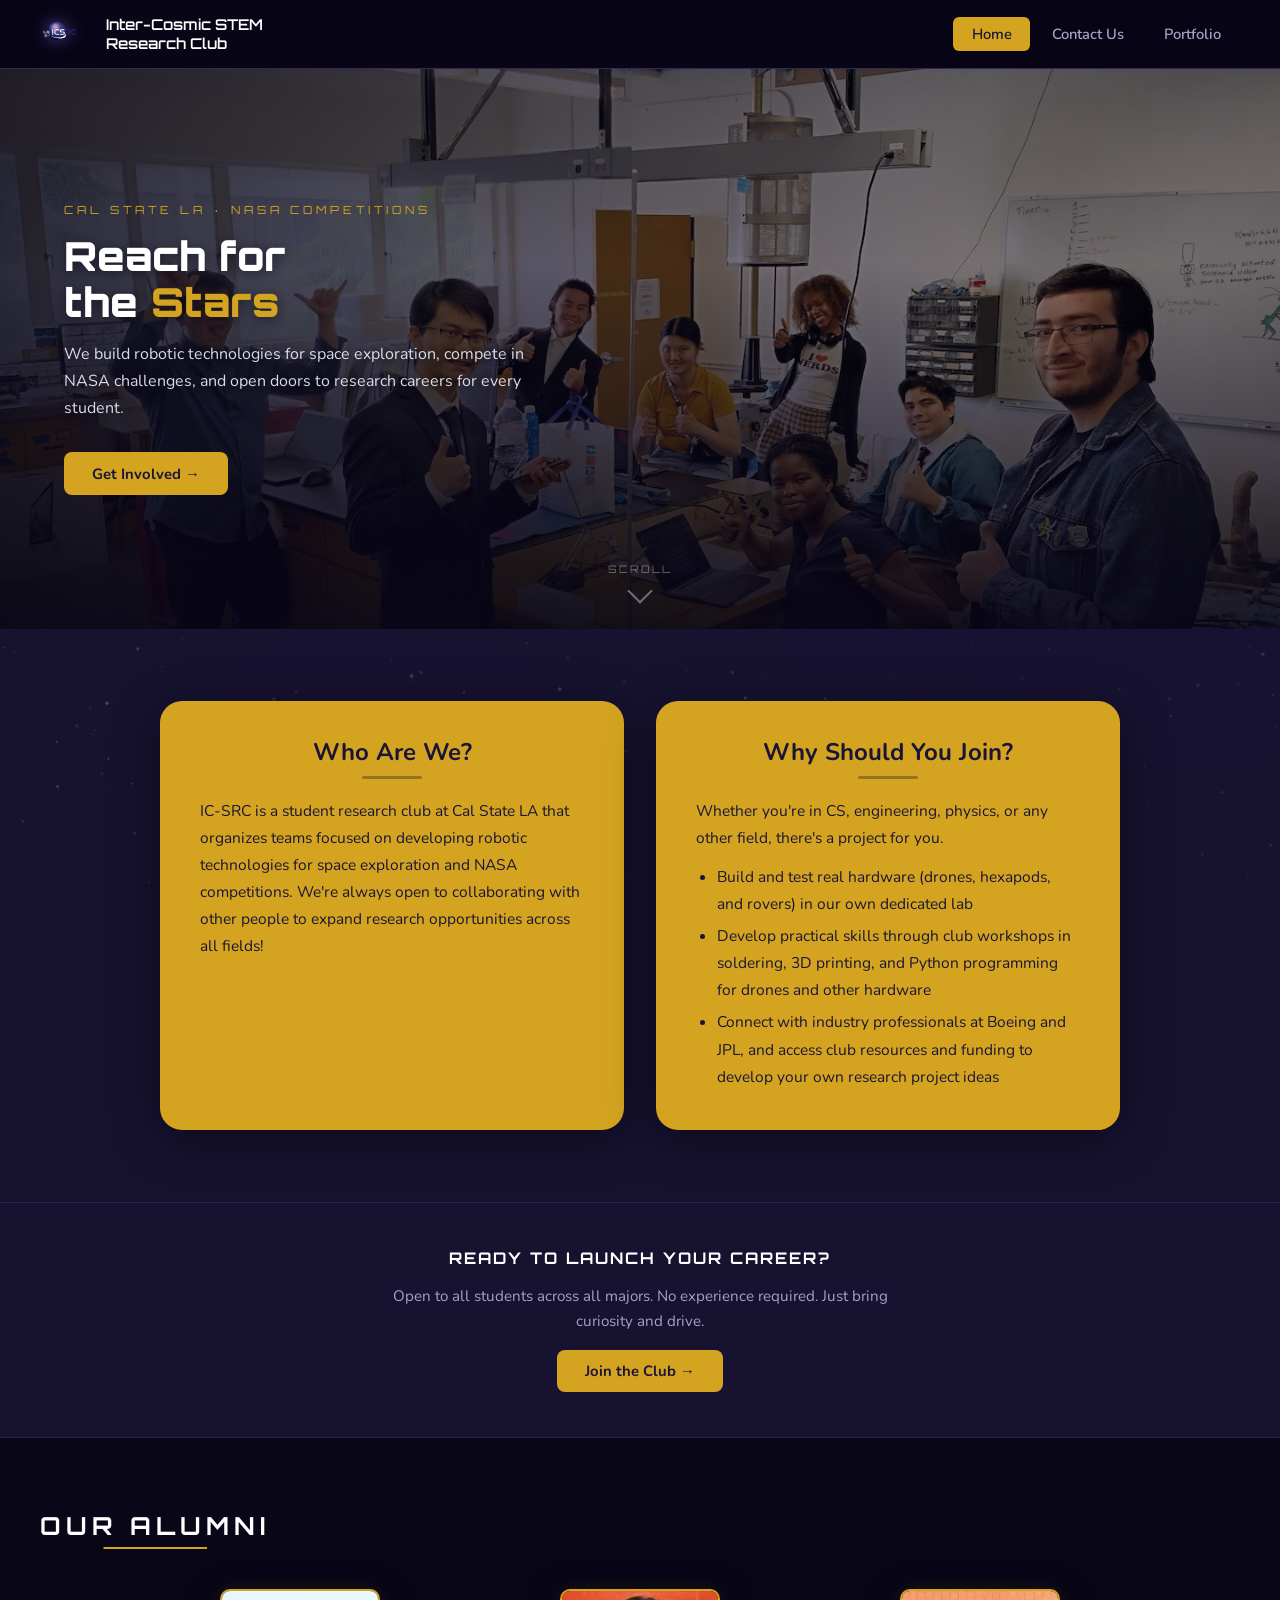
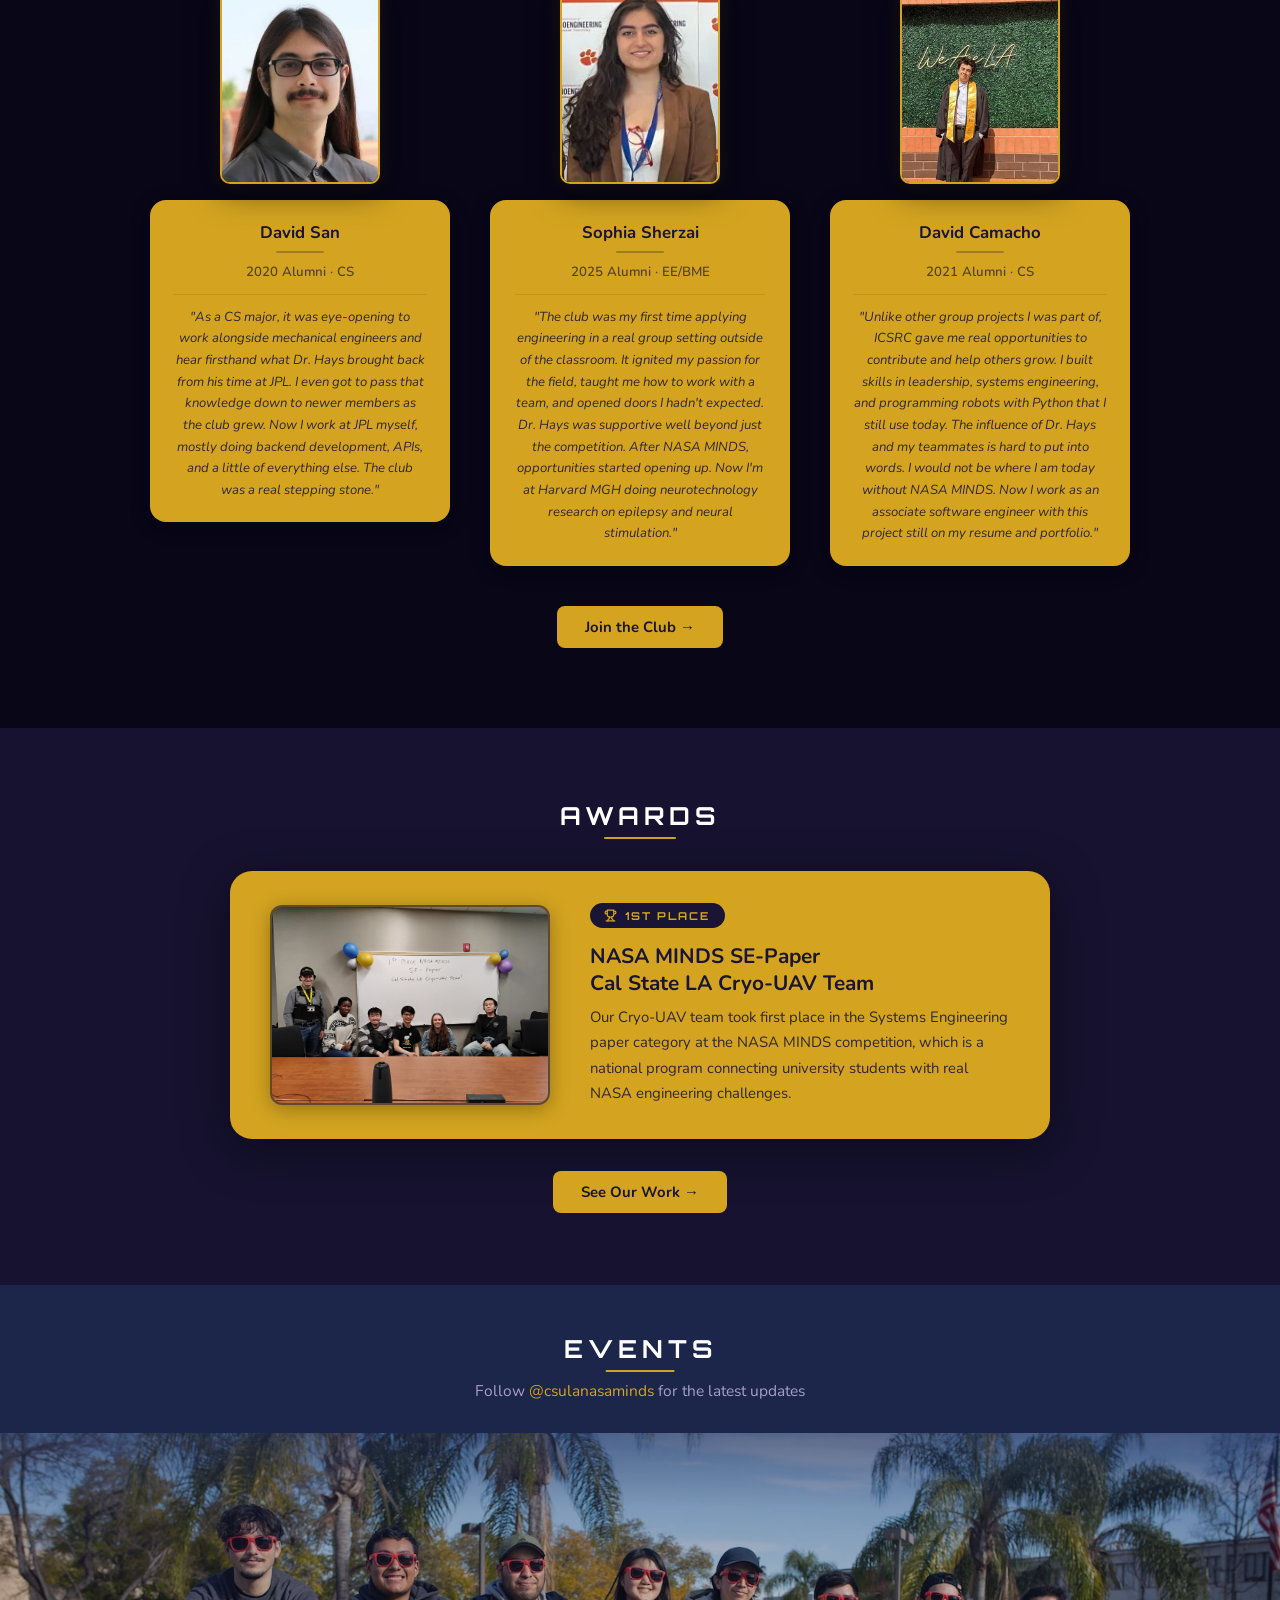
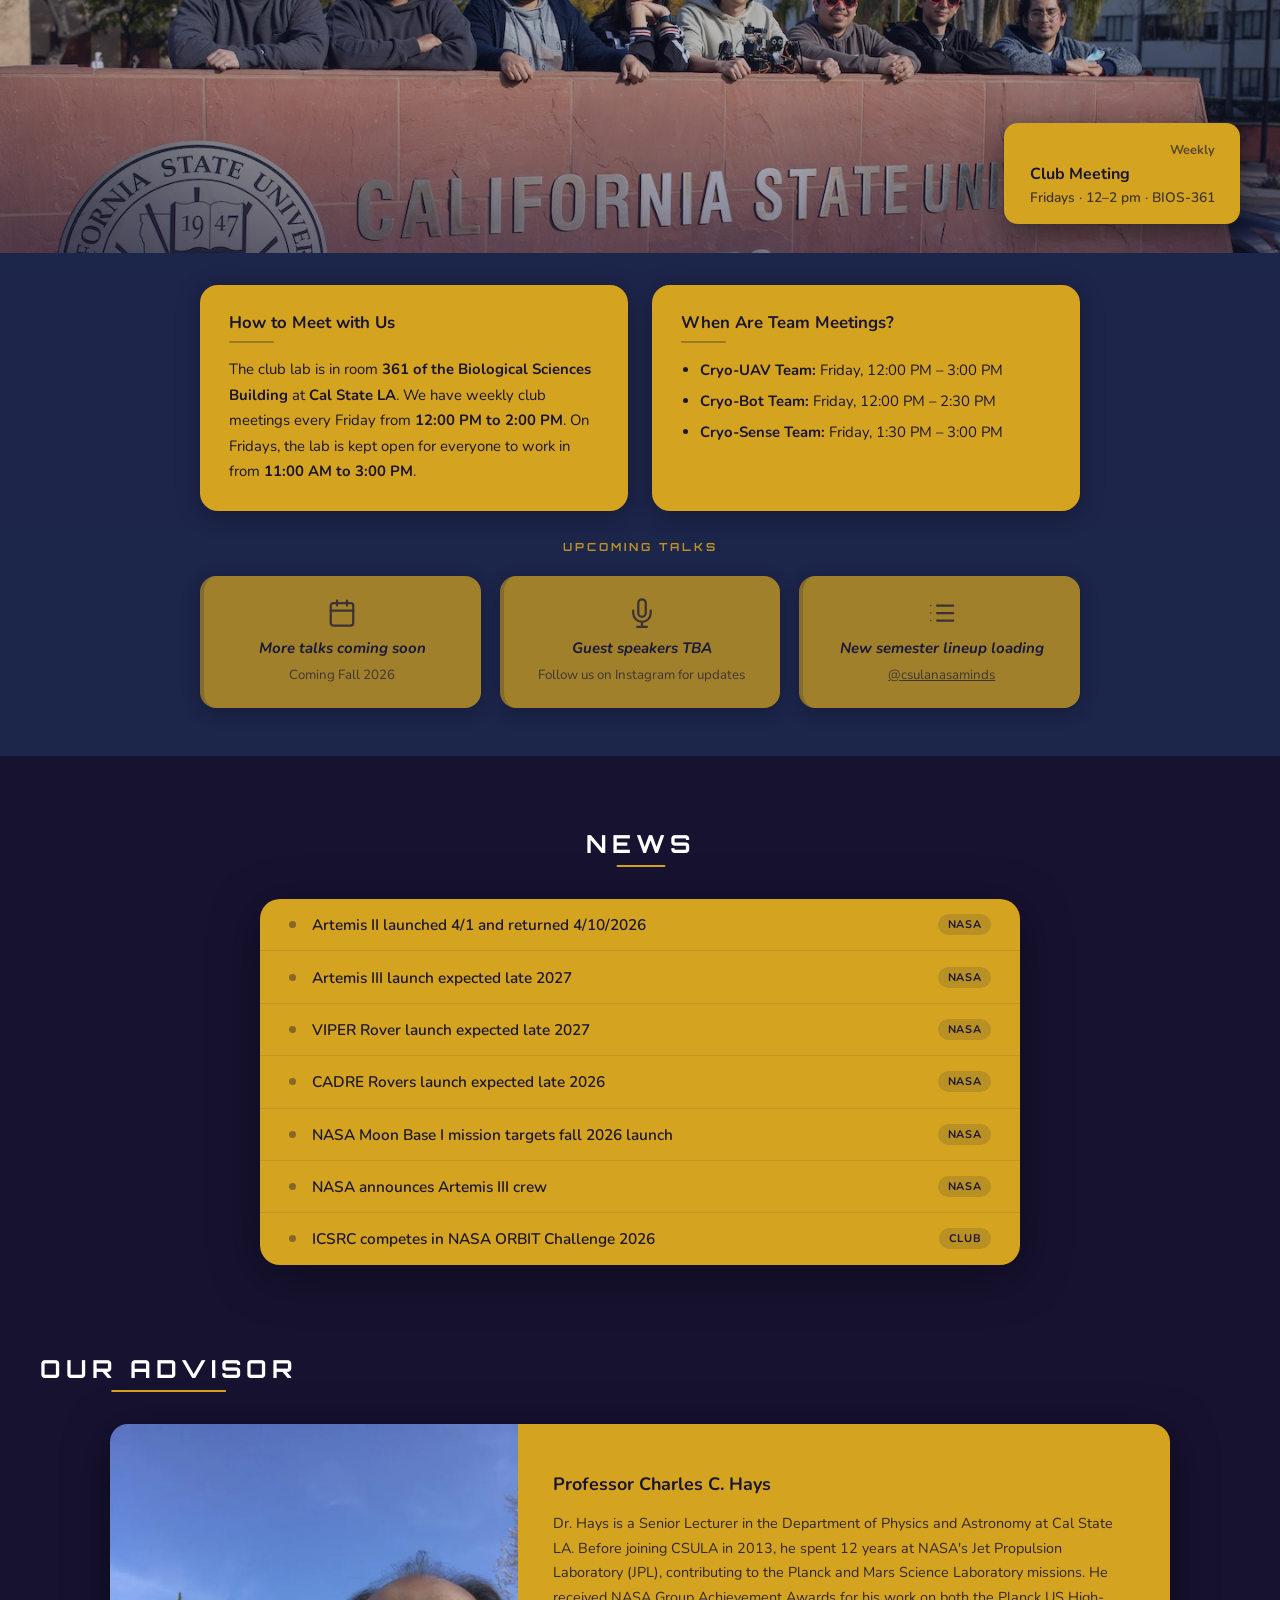
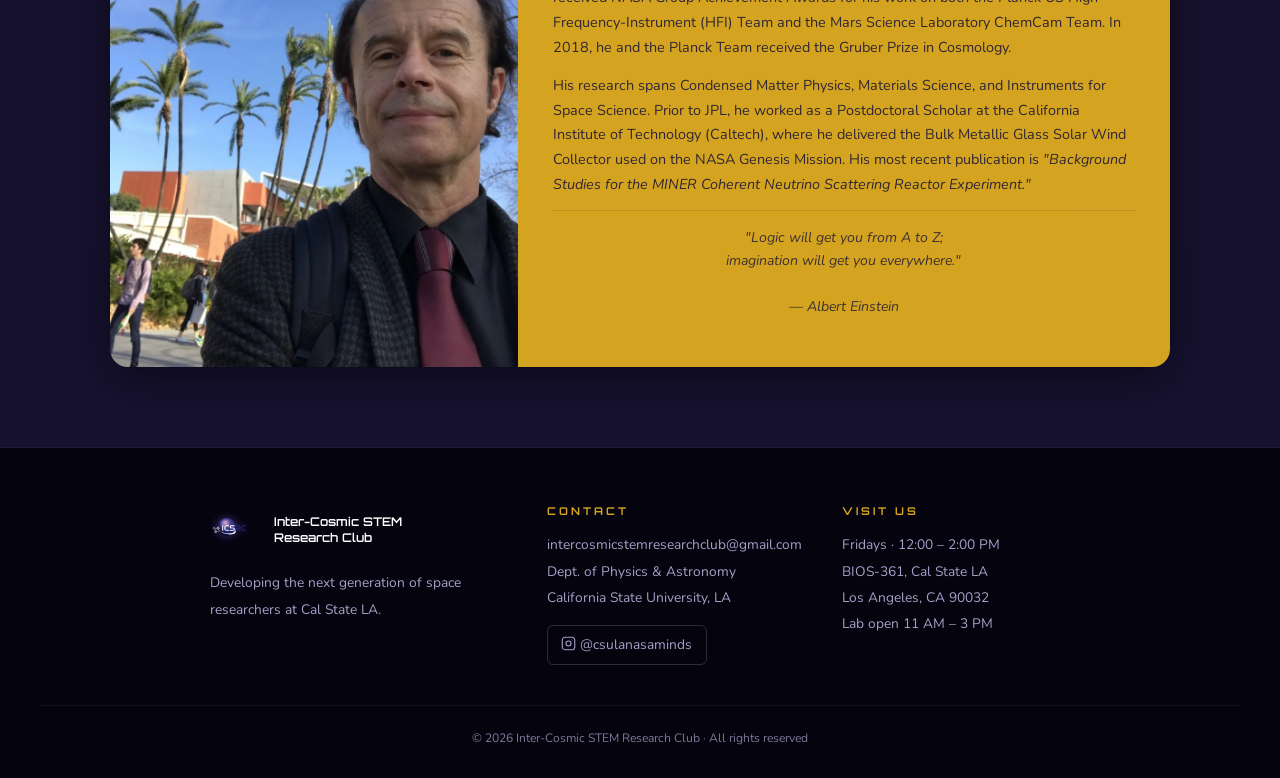
==== index.html @ 60f080da "feat: add JSON-LD schema markup for organization entity" ====
<!DOCTYPE html>
<html lang="en">
<head>
<meta charset="UTF-8">
<meta name="viewport" content="width=device-width, initial-scale=1.0">

<!-- Google tag (gtag.js) -->
<script async src="https://www.googletagmanager.com/gtag/js?id=G-5B4QP117YL"></script>
<script>
  window.dataLayer = window.dataLayer || [];
  function gtag(){dataLayer.push(arguments);}
  gtag('js', new Date());
  gtag('config', 'G-5B4QP117YL');
</script>
<meta name="description" content="Inter-Cosmic STEM Research Club (IC-SRC / ICSRC) at Cal State LA. We build robotic technologies for NASA competitions and open doors to research careers for every student.">
<meta name="keywords" content="ICSRC, Inter-Cosmic STEM Research Club, Cal State LA, CSULA, California State University Los Angeles, NASA club, STEM club, robotics club, space club, drone club, NASA MINDS, NASA ORBIT, HuLC, undergraduate research, aerospace, engineering club, student organization">
<meta property="og:type" content="website">
<meta property="og:site_name" content="Inter-Cosmic STEM Research Club">
<meta property="og:title" content="Inter-Cosmic STEM Research Club (IC-SRC) – Cal State LA">
<meta property="og:description" content="We build robotic technologies for NASA competitions and open doors to research careers for every student at Cal State LA.">
<meta property="og:url" content="https://nasa-minds-icsrc.github.io/IC-SRC-Website/">
<meta property="og:image" content="https://nasa-minds-icsrc.github.io/IC-SRC-Website/images/hero-team.webp">
<meta name="twitter:card" content="summary_large_image">
<meta name="twitter:title" content="Inter-Cosmic STEM Research Club (IC-SRC) – Cal State LA">
<meta name="twitter:description" content="We build robotic technologies for NASA competitions and open doors to research careers for every student at Cal State LA.">
<meta name="twitter:image" content="https://nasa-minds-icsrc.github.io/IC-SRC-Website/images/hero-team.webp">
<link rel="canonical" href="https://nasa-minds-icsrc.github.io/IC-SRC-Website/">

<title>Inter-Cosmic STEM Research Club (IC-SRC) – Cal State LA</title>

<!-- Favicons (from your repo's favicon_io/ folder) -->
<link rel="apple-touch-icon" sizes="180x180" href="./favicon_io/apple-touch-icon.png">
<link rel="icon" type="image/png" sizes="192x192" href="./favicon_io/android-chrome-192x192.png">
<link rel="icon" type="image/png" sizes="32x32" href="./favicon_io/favicon-32x32.png">
<link rel="icon" type="image/png" sizes="16x16" href="./favicon_io/favicon-16x16.png">
<link rel="manifest" href="./favicon_io/site.webmanifest">

<link rel="preload" as="image"
  href="images/hero-team.webp"
  imagesrcset="images/hero-team-mobile.webp 828w, images/hero-team.webp 1440w"
  imagesizes="100vw"
  fetchpriority="high">
<link rel="preconnect" href="https://fonts.googleapis.com">
<link rel="preconnect" href="https://fonts.gstatic.com" crossorigin>
<link rel="preload" href="https://fonts.googleapis.com/css2?family=Orbitron:wght@400;600;700;900&family=Nunito:wght@300;400;600;700&display=swap" as="style" onload="this.onload=null;this.rel='stylesheet'">
<noscript><link rel="stylesheet" href="https://fonts.googleapis.com/css2?family=Orbitron:wght@400;600;700;900&family=Nunito:wght@300;400;600;700&display=swap"></noscript>

<link rel="icon" href="images/logo.webp" type="image/webp">
<link rel="stylesheet" href="shared.css">
<style>
/* ── STARFIELD ── */
#starfield {
  position: fixed;
  inset: 0;
  z-index: 0;
  pointer-events: none;
  will-change: transform;
}

.nebula {
  position: fixed;
  inset: 0;
  z-index: 0;
  pointer-events: none;
  background:
    radial-gradient(ellipse 65% 45% at 10% 25%, rgba(90,45,175,0.22) 0%, transparent 70%),
    radial-gradient(ellipse 55% 40% at 88% 65%, rgba(45,25,130,0.18) 0%, transparent 70%),
    radial-gradient(ellipse 45% 35% at 55% 10%, rgba(110,55,190,0.12) 0%, transparent 70%),
    radial-gradient(ellipse 35% 25% at 30% 80%, rgba(60,30,140,0.10) 0%, transparent 70%);
}

/* ── HERO ── */
.hero {
  position: relative;
  z-index: 1;
  width: 100%;
  height: 560px;
  overflow: hidden;
}

.hero-img {
  width: 100%;
  height: 100%;
  object-fit: cover;
  object-position: center 25%;
  display: block;
  opacity: 0.62;
  transition: transform 10s ease;
}
.hero:hover .hero-img { transform: scale(1.04); }

.hero-overlay {
  position: absolute;
  inset: 0;
  background:
    linear-gradient(to bottom, rgba(8,6,22,0.25) 0%, rgba(8,6,22,0.1) 35%, rgba(8,6,22,0.88) 100%),
    linear-gradient(to right, rgba(8,6,22,0.68) 0%, rgba(8,6,22,0.2) 55%, transparent 75%);
}

.hero-content {
  position: absolute;
  inset: 0;
  display: flex;
  flex-direction: column;
  justify-content: center;
  padding: 0 4rem;
  max-width: 680px;
}

.hero-eyebrow {
  font-family: 'Orbitron', monospace;
  font-size: 0.7rem;
  letter-spacing: 4px;
  color: var(--gold);
  text-transform: uppercase;
  margin-bottom: 1rem;
  opacity: 0;
  transform: translateY(16px);
  animation: fadeUp 0.8s 0.3s ease forwards;
}

.hero-title {
  font-family: 'Orbitron', monospace;
  font-size: 2.5rem;
  font-weight: 900;
  color: #fff;
  line-height: 1.15;
  margin-bottom: 1rem;
  opacity: 0;
  transform: translateY(20px);
  animation: fadeUp 0.8s 0.5s ease forwards;
  text-shadow: 0 2px 12px rgba(8,6,22,0.6);
}
.hero-title span { color: var(--gold); }

.hero-sub {
  font-size: 1rem;
  color: rgba(240,238,255,0.9);
  line-height: 1.68;
  max-width: 460px;
  margin-bottom: 1.9rem;
  opacity: 0;
  transform: translateY(20px);
  animation: fadeUp 0.8s 0.7s ease forwards;
  text-shadow: 0 1px 8px rgba(8,6,22,0.7);
}

.hero-cta {
  display: inline-flex;
  align-items: center;
  gap: 0.5rem;
  background: var(--gold);
  color: #1a1535;
  font-weight: 700;
  font-size: 0.93rem;
  padding: 0.72rem 1.75rem;
  border-radius: 8px;
  text-decoration: none;
  transition: background 0.2s, transform 0.15s;
  opacity: 0;
  animation: fadeUp 0.8s 0.9s ease forwards;
  width: fit-content;
}
.hero-cta:hover { background: var(--gold-hover); transform: translateY(-2px); }

.hero-scroll {
  position: absolute;
  bottom: 1.8rem;
  left: 50%;
  transform: translateX(-50%);
  display: flex;
  flex-direction: column;
  align-items: center;
  gap: 0.4rem;
  opacity: 0.38;
  animation: bounce 2s 1.5s ease-in-out infinite;
}
.hero-scroll span {
  font-family: 'Orbitron', monospace;
  font-size: 0.65rem;
  letter-spacing: 2px;
  color: #fff;
}
.hero-scroll-arrow {
  width: 18px;
  height: 18px;
  border-right: 2px solid #fff;
  border-bottom: 2px solid #fff;
  transform: rotate(45deg);
}

@keyframes fadeUp { to { opacity: 1; transform: translateY(0); } }
@keyframes bounce {
  0%, 100% { transform: translateX(-50%) translateY(0); }
  50% { transform: translateX(-50%) translateY(7px); }
}

/* ── SCROLL OFFSET FOR STICKY NAV ── */
section[id] { scroll-margin-top: 72px; }

/* ── SECTION WRAPPER ── */
.section-wrap { position: relative; z-index: 1; }
.section-wrap.navy  { background: var(--section-navy); }
.section-wrap.dark  { background: var(--section-dark); }
.section-wrap.slate { background: var(--section-slate); }

/* ── SECTION TITLE ── */
.section-title {
  font-family: 'Orbitron', monospace;
  font-size: 1.55rem;
  font-weight: 700;
  letter-spacing: 5px;
  color: #fff;
  display: inline-block;
  position: relative;
}
.section-title::after {
  content: '';
  position: absolute;
  bottom: -8px;
  left: 50%;
  transform: translateX(-50%);
  width: 45%;
  height: 2px;
  background: var(--gold);
  border-radius: 2px;
}

/* ── GOLD CARDS ── */
.info-section {
  padding: 4.5rem 2.5rem;
  display: flex;
  flex-direction: column;
  align-items: center;
  gap: 2rem;
}

/* Two-up layout for Who Are We / Why Join */
.info-pair {
  display: grid;
  grid-template-columns: 1fr 1fr;
  gap: 2rem;
  max-width: 960px;
  width: 100%;
  align-items: stretch;
}

.gold-card {
  background: var(--gold);
  border-radius: 22px;
  padding: 2.2rem 2.5rem;
  color: #1a1535;
  box-shadow: 0 10px 50px rgba(0,0,0,0.45);
}

.gold-card h2 {
  font-size: 1.5rem;
  font-weight: 700;
  color: #1a1535;
  margin-bottom: 0.3rem;
  text-align: center;
}

.card-divider {
  width: 60px;
  height: 3px;
  background: rgba(26,21,53,0.35);
  margin: 0.5rem auto 1.1rem;
  border-radius: 2px;
}

.gold-card p { font-size: 0.97rem; line-height: 1.75; color: #1a1535; }
.gold-card ul { padding-left: 1.3rem; }
.gold-card ul li { font-size: 0.97rem; line-height: 1.75; color: #1a1535; margin-bottom: 0.3rem; }

/* ── JOIN CTA BANNER ── */
.join-banner {
  padding: 2.8rem 2.5rem;
  display: flex;
  flex-direction: column;
  align-items: center;
  text-align: center;
  gap: 1rem;
  border-top: 1px solid rgba(106,95,192,0.2);
  border-bottom: 1px solid rgba(106,95,192,0.2);
}

.join-banner h3 {
  font-family: 'Orbitron', monospace;
  font-size: 1rem;
  font-weight: 700;
  letter-spacing: 2px;
  color: #fff;
}

.join-banner p { font-size: 0.95rem; color: var(--text-muted); max-width: 500px; line-height: 1.65; }

.btn-gold {
  display: inline-flex;
  align-items: center;
  gap: 0.5rem;
  background: var(--gold);
  color: #1a1535;
  font-weight: 700;
  font-size: 0.93rem;
  padding: 0.7rem 1.75rem;
  border-radius: 8px;
  text-decoration: none;
  transition: background 0.2s, transform 0.15s;
}
.btn-gold:hover { background: var(--gold-hover); transform: translateY(-2px); }

/* ── EVENTS ── */
.events-section { padding: 0; }
.events-header { text-align: center; padding: 3rem 2.5rem 2rem; }
.events-follow { font-size: 0.97rem; color: var(--text-muted); margin-top: 1rem; }
.events-follow a { color: var(--gold); text-decoration: none; }
.events-follow a:hover { text-decoration: underline; }

.events-photo {
  position: relative;
  width: 100%;
  height: 420px;
  overflow: hidden;
  margin-top: 0;
}
.events-photo img {
  width: 100%;
  height: 100%;
  object-fit: cover;
  object-position: center 22%;
  opacity: 0.75;
}
.events-photo-overlay {
  position: absolute;
  inset: 0;
  background:
    linear-gradient(to bottom, rgba(34,46,88,0.55) 0%, rgba(34,46,88,0.15) 18%, transparent 38%),
    linear-gradient(to bottom, transparent 60%, rgba(26,21,53,0.45) 100%);
}

.event-badge {
  position: absolute;
  bottom: 1.8rem;
  right: 2.5rem;
  background: var(--gold);
  border-radius: 14px;
  padding: 1.1rem 1.6rem;
  color: #1a1535;
  box-shadow: 0 8px 30px rgba(0,0,0,0.5);
}
.event-badge .event-date { font-size: 0.8rem; font-weight: 700; text-align: right; margin-bottom: 0.25rem; opacity: 0.65; }
.event-badge .event-name { font-size: 1rem; font-weight: 700; }
.event-badge .event-time { font-size: 0.86rem; font-weight: 600; margin-top: 0.2rem; opacity: 0.78; }

/* Meeting info cards (two-up) */
.meetings-grid {
  display: grid;
  grid-template-columns: 1fr 1fr;
  gap: 1.5rem;
  padding: 2rem 2.5rem 1.5rem;
  max-width: 960px;
  margin: 0 auto;
  width: 100%;
}

.meeting-card {
  background: var(--gold);
  border-radius: 18px;
  padding: 1.6rem 1.8rem;
  color: #1a1535;
  box-shadow: 0 4px 24px rgba(0,0,0,0.32);
}

.meeting-card h3 {
  font-size: 1.05rem;
  font-weight: 700;
  margin-bottom: 0.3rem;
  color: #1a1535;
}

.card-divider-sm {
  width: 45px;
  height: 2px;
  background: rgba(26,21,53,0.3);
  margin: 0.45rem 0 0.9rem;
  border-radius: 1px;
}

.meeting-card p { font-size: 0.93rem; line-height: 1.72; color: #1a1535; }

.meeting-card ul { padding-left: 1.2rem; }
.meeting-card ul li { font-size: 0.93rem; line-height: 1.75; color: #1a1535; margin-bottom: 0.3rem; }
.meeting-card ul li strong { font-weight: 700; }

/* Upcoming talks label */
.talks-label {
  text-align: center;
  padding: 0 2.5rem 1.2rem;
  max-width: 960px;
  margin: 0 auto;
  width: 100%;
}
.talks-label span {
  font-family: 'Orbitron', monospace;
  font-size: 0.7rem;
  font-weight: 700;
  letter-spacing: 3px;
  text-transform: uppercase;
  color: var(--gold);
  opacity: 0.85;
}

/* Upcoming talks cards */
.talks-row {
  display: grid;
  grid-template-columns: repeat(3, 1fr);
  gap: 1.2rem;
  padding: 0 2.5rem 3rem;
  max-width: 960px;
  margin: 0 auto;
  width: 100%;
}

.talk-card {
  background: var(--gold);
  border-radius: 16px;
  padding: 1.4rem 1.5rem;
  color: #1a1535;
  border-left: 4px solid rgba(26,21,53,0.2);
  box-shadow: 0 4px 20px rgba(0,0,0,0.3);
  transition: transform 0.22s, box-shadow 0.22s;
}
.talk-card:hover { transform: translateY(-5px); box-shadow: 0 12px 36px rgba(0,0,0,0.42); }
.talk-card .tc-date { font-weight: 700; font-size: 0.93rem; margin-bottom: 0.18rem; }
.talk-card .tc-time { font-size: 0.83rem; opacity: 0.72; margin-bottom: 0.12rem; }
.talk-card .tc-room { font-size: 0.83rem; opacity: 0.72; margin-bottom: 0.65rem; }
.talk-card .tc-title { font-weight: 700; font-size: 0.94rem; font-style: italic; border-top: 1px solid rgba(26,21,53,0.15); padding-top: 0.6rem; }

/* ── NEWS ── */
.news-section { padding: 4.5rem 2.5rem; text-align: center; }
.news-section .section-title { margin-bottom: 2.5rem; }

.news-container {
  max-width: 760px;
  margin: 0 auto;
  background: var(--gold);
  border-radius: 20px;
  overflow: hidden;
  box-shadow: 0 10px 50px rgba(0,0,0,0.4);
  /* Ensure scroll-reveal doesn't clip first row during animation */
  transform: translateZ(0);
}

.news-item {
  display: flex;
  align-items: center;
  gap: 1rem;
  padding: 0.95rem 1.8rem;
  border-bottom: 1px solid rgba(26,21,53,0.1);
  transition: background 0.15s;
  color: #1a1535;
  text-align: left;
}
.news-item:last-child { border-bottom: none; }
.news-item:hover { background: rgba(26,21,53,0.06); }
a.news-item { text-decoration: none; }
a.news-item:hover { background: rgba(26,21,53,0.1); }
.news-dot { width: 7px; height: 7px; border-radius: 50%; background: #1a1535; flex-shrink: 0; opacity: 0.42; }
.news-text { font-size: 0.96rem; font-weight: 600; flex: 1; }
.news-tag {
  font-size: 0.69rem; font-weight: 700; letter-spacing: 0.06em;
  text-transform: uppercase; padding: 3px 10px; border-radius: 20px;
  background: rgba(26,21,53,0.14); color: #1a1535; white-space: nowrap;
}

/* ── ACHIEVEMENT ── */
.achievement-section { padding: 4.5rem 2.5rem; text-align: center; }

.achievement-section .section-title { margin-bottom: 2.5rem; }

.achievement-card {
  max-width: 820px; margin: 0 auto;
  display: flex; gap: 2.5rem; align-items: center;
  background: var(--gold); border-radius: 22px;
  padding: 2rem 2.5rem;
  box-shadow: 0 10px 50px rgba(0,0,0,0.45);
}

.achievement-photo {
  width: 280px; min-width: 280px; height: 200px;
  border-radius: 12px; overflow: hidden;
  border: 2.5px solid rgba(26,21,53,0.25);
  box-shadow: 0 4px 20px rgba(0,0,0,0.3);
  flex-shrink: 0;
}
.achievement-photo img {
  width: 100%; height: 100%;
  object-fit: cover; object-position: center 30%; display: block;
}

.achievement-text { text-align: left; color: #1a1535; }

.achievement-badge {
  display: inline-flex; align-items: center; gap: 0.5rem;
  background: #1a1535; color: var(--gold);
  font-family: 'Orbitron', monospace;
  font-size: 0.68rem; font-weight: 700; letter-spacing: 2px;
  text-transform: uppercase; padding: 0.35rem 0.9rem;
  border-radius: 20px; margin-bottom: 0.9rem;
}

.achievement-text h3 {
  font-size: 1.3rem; font-weight: 700; color: #1a1535;
  margin-bottom: 0.5rem; line-height: 1.3;
}

.achievement-text p {
  font-size: 0.93rem; line-height: 1.72; color: #1a1535; opacity: 0.88;
}

@media (max-width: 760px) {
  .achievement-card { flex-direction: column; }
  .achievement-photo { width: 100%; min-width: unset; height: 220px; }
  .achievement-text { text-align: center; }
}

/* ── ALUMNI ── */
.alumni-section { padding: 4.5rem 2.5rem 5rem; }

.alumni-section .section-title { margin-bottom: 3rem; }

.alumni-grid {
  display: grid;
  grid-template-columns: repeat(3, 1fr);
  gap: 2.5rem;
  max-width: 980px;
  margin: 0 auto;
  align-items: start;
}

.alumni-card {
  display: flex; flex-direction: column; align-items: center; gap: 1rem;
  transition: transform 0.22s;
}
.alumni-card:hover { transform: translateY(-5px); }
a.alumni-card { text-decoration: none; color: inherit; }

.alumni-photo-wrap {
  width: 160px; height: 195px;
  border-radius: 10px; overflow: hidden;
  border: 2.5px solid var(--gold);
  box-shadow: 0 8px 32px rgba(0,0,0,0.55), 0 0 18px rgba(212,164,32,0.12);
  flex-shrink: 0;
}
.alumni-photo-wrap img {
  width: 100%; height: 100%;
  object-fit: cover; object-position: center 15%; display: block;
}

.alumni-info {
  background: var(--gold); border-radius: 16px; padding: 1.3rem 1.5rem;
  color: #1a1535; width: 100%; text-align: center;
  box-shadow: 0 4px 20px rgba(0,0,0,0.28);
}
.alumni-info h3 { font-size: 1.05rem; font-weight: 700; margin-bottom: 0.15rem; }
.alumni-divider { width: 48px; height: 2px; background: rgba(26,21,53,0.28); margin: 0.45rem auto 0.65rem; border-radius: 1px; }
.alumni-meta { font-size: 0.83rem; font-weight: 600; opacity: 0.68; }
.alumni-quote {
  font-size: 0.82rem; line-height: 1.65; margin-top: 0.8rem;
  font-style: italic; border-top: 1px solid rgba(26,21,53,0.12);
  padding-top: 0.72rem; opacity: 0.88;
}

/* ── ADVISOR ── */
.advisor-section { padding: 1rem 2.5rem 5rem; }

.advisor-section .section-title { margin-bottom: 2.5rem; }

a.advisor-split { color: inherit; text-decoration: none; }
.advisor-split {
  max-width: 1060px; margin: 0 auto;
  display: grid;
  grid-template-columns: 1fr 1.6fr;
  border-radius: 18px;
  overflow: hidden;
  box-shadow: 0 10px 44px rgba(0,0,0,0.5);
  min-height: 380px;
}

.advisor-photo-wrap {
  position: relative;
  min-height: 380px;
}
.advisor-photo-wrap img {
  position: absolute;
  inset: 0;
  width: 100%; height: 100%;
  object-fit: cover; object-position: 35% 15%; display: block;
}

.advisor-info {
  background: var(--gold); padding: 2.5rem 2.2rem;
  color: #1a1535;
  display: flex; flex-direction: column; justify-content: center;
}
.advisor-info h3 { font-size: 1.12rem; font-weight: 700; margin-bottom: 0.9rem; }
.advisor-info p { font-size: 0.9rem; line-height: 1.72; margin-bottom: 0.85rem; opacity: 0.88; }
.advisor-quote {
  font-style: italic; font-size: 0.88rem; line-height: 1.65;
  border-top: 1px solid rgba(26,21,53,0.16); padding-top: 0.9rem;
  text-align: center; opacity: 0.8;
}

.talk-card--soon {
  display: flex;
  flex-direction: column;
  align-items: center;
  justify-content: center;
  text-align: center;
  opacity: 0.72;
  cursor: default;
}
.talk-card--soon:hover { transform: none; box-shadow: 0 4px 20px rgba(0,0,0,0.3); }
.tc-soon-icon { width: 30px; height: 30px; margin-bottom: 0.6rem; opacity: 0.75; }

/* ── SKELETON SHIMMER & IMAGE FADE-IN ── */
@keyframes shimmer {
  0%   { transform: translateX(-100%); }
  100% { transform: translateX(100%); }
}

.achievement-photo,
.alumni-photo-wrap,
.advisor-photo-wrap {
  position: relative;
}

.achievement-photo img,
.alumni-photo-wrap img,
.advisor-photo-wrap img {
  position: relative;
}

.achievement-photo::before,
.alumni-photo-wrap::before,
.advisor-photo-wrap::before {
  content: '';
  position: absolute;
  inset: 0;
  background: linear-gradient(
    90deg,
    transparent 0%,
    rgba(100, 85, 180, 0.4) 50%,
    transparent 100%
  );
  animation: shimmer 1.6s infinite linear;
  border-radius: inherit;
  pointer-events: none;
  transition: opacity 0.4s ease;
}

.achievement-photo.img-loaded::before,
.alumni-photo-wrap.img-loaded::before,
.advisor-photo-wrap.img-loaded::before {
  opacity: 0;
  animation: none;
}

.hero { background: rgba(8, 6, 22, 0.95); }
.achievement-photo { background: rgba(26, 21, 53, 0.5); }
.alumni-photo-wrap { background: rgba(26, 21, 53, 0.5); }
.advisor-photo-wrap { background: rgba(26, 21, 53, 0.5); }
.events-photo { background: rgba(34, 46, 88, 0.6); }

.hero-img,
.events-photo img,
.achievement-photo img,
.alumni-photo-wrap img,
.advisor-photo-wrap img {
  opacity: 0;
  transition: opacity 0.5s ease, transform 10s ease;
}

.hero.img-loaded .hero-img         { opacity: 0.62; }
.events-photo.img-loaded img       { opacity: 0.75; }
.achievement-photo.img-loaded img  { opacity: 1; }
.alumni-photo-wrap.img-loaded img  { opacity: 1; }
.advisor-photo-wrap.img-loaded img { opacity: 1; }

/* ── RESPONSIVE ── */
@media (max-width: 760px) {
  .hero { height: 420px; }
  .hero-content { padding: 0 1.8rem; max-width: 100%; }
  .hero-title { font-size: 1.75rem; }
  .hero-scroll { display: none; }
  .info-pair { grid-template-columns: 1fr; }
  .meetings-grid { grid-template-columns: 1fr; }
  .talks-row { grid-template-columns: 1fr; }
  .alumni-grid { grid-template-columns: 1fr; max-width: 340px; }
  .advisor-split { grid-template-columns: 1fr; }
  .advisor-photo-wrap { min-height: 260px; }
}

</style>

<script type="application/ld+json">
{
  "@context": "https://schema.org",
  "@graph": [
    {
      "@type": "EducationalOrganization",
      "@id": "https://nasa-minds-icsrc.github.io/IC-SRC-Website/#organization",
      "name": "Inter-Cosmic STEM Research Club",
      "alternateName": ["ICSRC", "IC-SRC"],
      "description": "Student research club at California State University, Los Angeles that develops robotic technologies for NASA competitions including drone swarms, rovers, and sensor systems, and opens doors to research careers for every student.",
      "url": "https://nasa-minds-icsrc.github.io/IC-SRC-Website/",
      "logo": {
        "@type": "ImageObject",
        "url": "https://nasa-minds-icsrc.github.io/IC-SRC-Website/images/logo.webp"
      },
      "image": "https://nasa-minds-icsrc.github.io/IC-SRC-Website/images/hero-team.webp",
      "email": "intercosmicstemresearchclub@gmail.com",
      "address": {
        "@type": "PostalAddress",
        "streetAddress": "5151 State University Dr, BIOS-361",
        "addressLocality": "Los Angeles",
        "addressRegion": "CA",
        "postalCode": "90032",
        "addressCountry": "US"
      },
      "sameAs": [
        "https://www.instagram.com/csulanasaminds/",
        "https://github.com/Nasa-Minds-ICSRC"
      ],
      "memberOf": {
        "@type": "CollegeOrUniversity",
        "name": "California State University, Los Angeles",
        "alternateName": ["Cal State LA", "CSULA"],
        "url": "https://www.calstatela.edu/"
      },
      "award": "1st Place, NASA MINDS Systems Engineering Paper, Cal State LA Cryo-UAV Team",
      "knowsAbout": [
        "Robotics", "Space Exploration", "NASA Competitions",
        "STEM Research", "Drone Technology", "Systems Engineering",
        "Undergraduate Research", "Aerospace Engineering"
      ]
    },
    {
      "@type": "WebSite",
      "@id": "https://nasa-minds-icsrc.github.io/IC-SRC-Website/#website",
      "url": "https://nasa-minds-icsrc.github.io/IC-SRC-Website/",
      "name": "Inter-Cosmic STEM Research Club",
      "publisher": {
        "@id": "https://nasa-minds-icsrc.github.io/IC-SRC-Website/#organization"
      }
    },
    {
      "@type": "Event",
      "name": "ICSRC Weekly Club Meeting",
      "description": "Weekly open club meeting for all students. Teams work on active NASA competition projects: drone swarms (Cryo-UAV), rovers (Cryo-Bot), and sensor systems (Cryo-Sense). No experience required.",
      "startDate": "2026-08-28T12:00:00-07:00",
      "endDate": "2026-08-28T14:00:00-07:00",
      "image": "https://nasa-minds-icsrc.github.io/IC-SRC-Website/images/hero-team.webp",
      "organizer": {
        "@id": "https://nasa-minds-icsrc.github.io/IC-SRC-Website/#organization"
      },
      "location": {
        "@type": "Place",
        "name": "Biological Sciences Building, Room 361 (BIOS-361), Cal State LA",
        "address": {
          "@type": "PostalAddress",
          "streetAddress": "5151 State University Dr",
          "addressLocality": "Los Angeles",
          "addressRegion": "CA",
          "postalCode": "90032",
          "addressCountry": "US"
        }
      },
      "eventSchedule": {
        "@type": "Schedule",
        "byDay": "https://schema.org/Friday",
        "startTime": "12:00:00",
        "endTime": "14:00:00",
        "scheduleTimezone": "America/Los_Angeles",
        "repeatFrequency": "P1W"
      },
      "eventAttendanceMode": "https://schema.org/OfflineEventAttendanceMode",
      "eventStatus": "https://schema.org/EventScheduled",
      "isAccessibleForFree": true,
      "url": "https://nasa-minds-icsrc.github.io/IC-SRC-Website/#events"
    }
  ]
}
</script>
<script type="application/ld+json">
{
  "@context": "https://schema.org",
  "@type": "StudentGroup",
  "name": "Inter-Cosmic STEM Research Club",
  "alternateName": ["IC-SRC", "ICSRC"],
  "url": "https://nasa-minds-icsrc.github.io/IC-SRC-Website/",
  "description": "IC-SRC is a student research club at Cal State LA that organizes teams focused on developing robotic technologies for space exploration and NASA competitions.",
  "email": "intercosmicstemresearchclub@gmail.com",
  "parentOrganization": {
    "@type": "CollegeOrUniversity",
    "name": "California State University, Los Angeles",
    "alternateName": ["Cal State LA", "CSULA"],
    "url": "https://www.calstatela.edu/"
  },
  "logo": "https://nasa-minds-icsrc.github.io/IC-SRC-Website/images/logo.webp",
  "sameAs": [
    "https://www.instagram.com/icsrc.csula/"
  ]
}
</script>
</head>
<body>

<canvas id="starfield"></canvas>
<div class="nebula"></div>

<!-- ── NAV ── -->
<nav>
  <a href="#home" class="nav-logo">
    <!-- Using your real logo from the repo -->
    <img
      class="nav-logo-img"
      src="images/logo.webp"
      alt="ICSRC Logo"
    />
    <span class="nav-title">Inter-Cosmic STEM<br>Research Club</span>
  </a>
  <div class="nav-links">
    <a href="#home" class="active">Home</a>
    <a href="contact.html">Contact Us</a>
    <a href="portfolio.html">Portfolio</a>
  </div>

</nav>

<main>

<!-- ── HERO ── -->
<section id="home" class="hero">
  <!-- Your real club photo from the repo -->
  <img
    class="hero-img"
    src="images/hero-team.webp"
    srcset="images/hero-team-mobile.webp 828w, images/hero-team.webp 1440w"
    sizes="100vw"
    alt="ICSRC club members in the lab."
    loading="eager"
    decoding="async"
  />
  <div class="hero-overlay"></div>
  <div class="hero-content">
    <p class="hero-eyebrow">Cal State LA · NASA Competitions</p>
    <h1 class="hero-title">Reach for<br>the <span>Stars</span></h1>
    <p class="hero-sub">We build robotic technologies for space exploration, compete in NASA challenges, and open doors to research careers for every student.</p>
    <a href="contact.html" class="hero-cta">Get Involved →</a>
  </div>
  <div class="hero-scroll">
    <span>SCROLL</span>
    <div class="hero-scroll-arrow"></div>
  </div>
</section>

<!-- ── WHO ARE WE / WHY JOIN ── -->
<section class="section-wrap navy">
  <div class="info-section">
    <div class="info-pair reveal">
      <div class="gold-card">
        <h2>Who Are We?</h2>
        <div class="card-divider"></div>
        <p>IC-SRC is a student research club at Cal State LA that organizes teams focused on developing robotic technologies for space exploration and NASA competitions. We're always open to collaborating with other people to expand research opportunities across all fields!</p>
      </div>
      <div class="gold-card">
        <h2>Why Should You Join?</h2>
        <div class="card-divider"></div>
        <p style="margin-bottom:0.75rem;">Whether you're in CS, engineering, physics, or any other field, there's a project for you.</p>
        <ul>
          <li>Build and test real hardware (drones, hexapods, and rovers) in our own dedicated lab</li>
          <li>Develop practical skills through club workshops in soldering, 3D printing, and Python programming for drones and other hardware</li>
          <li>Connect with industry professionals at Boeing and JPL, and access club resources and funding to develop your own research project ideas</li>
        </ul>
      </div>
    </div>
  </div>

  <!-- JOIN CTA -->
  <div class="join-banner reveal">
    <h3>READY TO LAUNCH YOUR CAREER?</h3>
    <p>Open to all students across all majors. No experience required. Just bring curiosity and drive.</p>
    <a href="contact.html" class="btn-gold">Join the Club →</a>
  </div>
</section>

<!-- ── ALUMNI SUCCESS ── -->
<section class="section-wrap dark" id="alumni">
  <div class="alumni-section">
    <h2 class="section-title reveal">OUR ALUMNI</h2>
    <div class="alumni-grid">

      <a class="alumni-card reveal" href="https://github.com/Daveed3" target="_blank" rel="noopener">
        <div class="alumni-photo-wrap">
          <img
            src="images/alumni-david-san.webp"
          loading="lazy" decoding="async"
            alt="Portrait of David San"
          />
        </div>
        <div class="alumni-info">
          <h3>David San</h3>
          <div class="alumni-divider"></div>
          <div class="alumni-meta">2020 Alumni · CS</div>
          <div class="alumni-quote">"As a CS major, it was eye-opening to work alongside mechanical engineers and hear firsthand what Dr. Hays brought back from his time at JPL. I even got to pass that knowledge down to newer members as the club grew. Now I work at JPL myself, mostly doing backend development, APIs, and a little of everything else. The club was a real stepping stone."</div>
        </div>
      </a>

      <a class="alumni-card reveal reveal-delay-1" href="https://www.linkedin.com/in/sophia-sherzai-29488a234/" target="_blank" rel="noopener">
        <div class="alumni-photo-wrap">
          <img
            src="images/alumni-sophia-sherzai.webp"
          loading="lazy" decoding="async"
            alt="Portrait of Sophia Sherzai"
          />
        </div>
        <div class="alumni-info">
          <h3>Sophia Sherzai</h3>
          <div class="alumni-divider"></div>
          <div class="alumni-meta">2025 Alumni · EE/BME</div>
          <div class="alumni-quote">"The club was my first time applying engineering in a real group setting outside of the classroom. It ignited my passion for the field, taught me how to work with a team, and opened doors I hadn't expected. Dr. Hays was supportive well beyond just the competition. After NASA MINDS, opportunities started opening up. Now I'm at Harvard MGH doing neurotechnology research on epilepsy and neural stimulation."</div>
        </div>
      </a>

      <div class="alumni-card reveal reveal-delay-2">
        <div class="alumni-photo-wrap">
          <img
            src="images/alumni-david-camacho.webp"
          loading="lazy" decoding="async"
            alt="Portrait of David Camacho"
          />
        </div>
        <div class="alumni-info">
          <h3>David Camacho</h3>
          <div class="alumni-divider"></div>
          <div class="alumni-meta">2021 Alumni · CS</div>
          <div class="alumni-quote">"Unlike other group projects I was part of, ICSRC gave me real opportunities to contribute and help others grow. I built skills in leadership, systems engineering, and programming robots with Python that I still use today. The influence of Dr. Hays and my teammates is hard to put into words. I would not be where I am today without NASA MINDS. Now I work as an associate software engineer with this project still on my resume and portfolio."</div>
        </div>
      </div>

    </div>
    <div style="text-align:center; margin-top:2.5rem;" class="reveal">
      <a href="contact.html" class="btn-gold">Join the Club →</a>
    </div>
  </div>
</section>

<!-- ── ACHIEVEMENT ── -->
<section class="section-wrap navy">
  <div class="achievement-section">
    <h2 class="section-title reveal">AWARDS</h2>
    <div class="achievement-card reveal reveal-delay-1">
      <div class="achievement-photo">
        <img
          src="images/nasa-minds-award.webp"
          loading="lazy" decoding="async"
          alt="Cal State LA Cryo-UAV Team celebrating 1st Place at NASA MINDS"
        />
      </div>
      <div class="achievement-text">
        <div class="achievement-badge">
          <svg aria-hidden="true" width="13" height="13" viewBox="0 0 24 24" fill="none" stroke="currentColor" stroke-width="2.2" stroke-linecap="round" stroke-linejoin="round">
            <path d="M6 9H4.5a2.5 2.5 0 0 1 0-5H6"/><path d="M18 9h1.5a2.5 2.5 0 0 0 0-5H18"/><path d="M4 22h16"/><path d="M10 14.66V17c0 .55-.47.98-.97 1.21C7.85 18.75 7 20.24 7 22"/><path d="M14 14.66V17c0 .55.47.98.97 1.21C16.15 18.75 17 20.24 17 22"/><path d="M18 2H6v7a6 6 0 0 0 12 0V2z"/>
          </svg>
          1st Place
        </div>
        <h3>NASA MINDS SE-Paper<br>Cal State LA Cryo-UAV Team</h3>
        <p>Our Cryo-UAV team took first place in the Systems Engineering paper category at the NASA MINDS competition, which is a national program connecting university students with real NASA engineering challenges.</p>
      </div>
    </div>
    <div style="text-align:center; margin-top:2rem;" class="reveal">
      <a href="portfolio.html" class="btn-gold">See Our Work →</a>
    </div>
  </div>
</section>

<!-- ── EVENTS ── -->
<section class="section-wrap slate" id="events">
  <div class="events-section">
    <div class="events-header reveal">
      <h2 class="section-title">EVENTS</h2>
      <p class="events-follow">Follow <a href="https://www.instagram.com/csulanasaminds/" target="_blank" rel="noopener">@csulanasaminds</a> for the latest updates</p>
    </div>

    <!-- Your real CSULA photo from the repo -->
    <div class="events-photo">
      <img
        src="images/campus-sign.webp"
        srcset="images/campus-sign-mobile.webp 828w, images/campus-sign.webp 1440w"
        sizes="100vw"
        alt="Club members at California State University, Los Angeles."
        loading="lazy"
        decoding="async"
      />
      <div class="events-photo-overlay"></div>
      <div class="event-badge reveal">
        <div class="event-date">Weekly</div>
        <div class="event-name">Club Meeting</div>
        <div class="event-time">Fridays · 12–2 pm · BIOS-361</div>
      </div>
    </div>

    <!-- How to Meet / Team Meetings -->
    <div class="meetings-grid reveal">
      <div class="meeting-card">
        <h3>How to Meet with Us</h3>
        <div class="card-divider-sm"></div>
        <p>The club lab is in room <strong>361 of the Biological Sciences Building</strong> at <strong>Cal State LA</strong>. We have weekly club meetings every Friday from <strong>12:00 PM to 2:00 PM</strong>. On Fridays, the lab is kept open for everyone to work in from <strong>11:00 AM to 3:00 PM</strong>.</p>
      </div>
      <div class="meeting-card">
        <h3>When Are Team Meetings?</h3>
        <div class="card-divider-sm"></div>
        <ul>
          <li><strong>Cryo-UAV Team:</strong> Friday, 12:00 PM – 3:00 PM</li>
          <li><strong>Cryo-Bot Team:</strong> Friday, 12:00 PM – 2:30 PM</li>
          <li><strong>Cryo-Sense Team:</strong> Friday, 1:30 PM – 3:00 PM</li>
        </ul>
      </div>
    </div>

    <!-- Upcoming talks label -->
    <div class="talks-label reveal">
      <span>Upcoming Talks</span>
    </div>

    <!-- Upcoming talks -->
    <div class="talks-row reveal reveal-delay-1">
      <div class="talk-card talk-card--soon">
        <svg class="tc-soon-icon" aria-hidden="true" viewBox="0 0 24 24" fill="none" stroke="currentColor" stroke-width="1.8" stroke-linecap="round" stroke-linejoin="round">
          <rect x="3" y="4" width="18" height="18" rx="2"/><line x1="16" y1="2" x2="16" y2="6"/><line x1="8" y1="2" x2="8" y2="6"/><line x1="3" y1="10" x2="21" y2="10"/>
        </svg>
        <div class="tc-title" style="border-top:none; padding-top:0;">More talks coming soon</div>
        <div class="tc-time" style="margin-top:0.5rem;">Coming Fall 2026</div>
      </div>
      <div class="talk-card talk-card--soon">
        <svg class="tc-soon-icon" aria-hidden="true" viewBox="0 0 24 24" fill="none" stroke="currentColor" stroke-width="1.8" stroke-linecap="round" stroke-linejoin="round">
          <path d="M12 1a3 3 0 0 0-3 3v8a3 3 0 0 0 6 0V4a3 3 0 0 0-3-3z"/><path d="M19 10v2a7 7 0 0 1-14 0v-2"/><line x1="12" y1="19" x2="12" y2="23"/><line x1="8" y1="23" x2="16" y2="23"/>
        </svg>
        <div class="tc-title" style="border-top:none; padding-top:0;">Guest speakers TBA</div>
        <div class="tc-time" style="margin-top:0.5rem;">Follow us on Instagram for updates</div>
      </div>
      <div class="talk-card talk-card--soon">
        <svg class="tc-soon-icon" aria-hidden="true" viewBox="0 0 24 24" fill="none" stroke="currentColor" stroke-width="1.8" stroke-linecap="round" stroke-linejoin="round">
          <line x1="8" y1="6" x2="21" y2="6"/><line x1="8" y1="12" x2="21" y2="12"/><line x1="8" y1="18" x2="21" y2="18"/><circle cx="3" cy="6" r="0.6" fill="currentColor" stroke="none"/><circle cx="3" cy="12" r="0.6" fill="currentColor" stroke="none"/><circle cx="3" cy="18" r="0.6" fill="currentColor" stroke="none"/>
        </svg>
        <div class="tc-title" style="border-top:none; padding-top:0;">New semester lineup loading</div>
        <div class="tc-time" style="margin-top:0.5rem;"><a href="https://www.instagram.com/csulanasaminds/" target="_blank" rel="noopener" style="color:inherit; text-decoration:underline;">@csulanasaminds</a></div>
      </div>
    </div>
  </div>
</section>

<!-- ── NEWS ── -->
<section class="section-wrap navy">
  <div class="news-section">
    <h2 class="section-title reveal">NEWS</h2>
    <div class="news-container reveal reveal-delay-1">
      <a class="news-item" href="https://www.nasa.gov/mission/artemis-ii/" target="_blank" rel="noopener"><div class="news-dot"></div><span class="news-text">Artemis II launched 4/1 and returned 4/10/2026</span><span class="news-tag">NASA</span></a>
      <a class="news-item" href="https://en.wikipedia.org/wiki/Artemis_III" target="_blank" rel="noopener"><div class="news-dot"></div><span class="news-text">Artemis III launch expected late 2027</span><span class="news-tag">NASA</span></a>
      <a class="news-item" href="https://science.nasa.gov/mission/viper/" target="_blank" rel="noopener"><div class="news-dot"></div><span class="news-text">VIPER Rover launch expected late 2027</span><span class="news-tag">NASA</span></a>
      <a class="news-item" href="https://www.jpl.nasa.gov/missions/cadre/" target="_blank" rel="noopener"><div class="news-dot"></div><span class="news-text">CADRE Rovers launch expected late 2026</span><span class="news-tag">NASA</span></a>
      <a class="news-item" href="https://www.nasa.gov/news-release/nasa-provides-update-on-moon-base-rovers-landers-missions/" target="_blank" rel="noopener"><div class="news-dot"></div><span class="news-text">NASA Moon Base I mission targets fall 2026 launch</span><span class="news-tag">NASA</span></a>
      <a class="news-item" href="https://www.nasa.gov/mission/artemis-iii/" target="_blank" rel="noopener"><div class="news-dot"></div><span class="news-text">NASA announces Artemis III crew</span><span class="news-tag">NASA</span></a>
      <a class="news-item" href="https://www.nasa.gov/directorates/stmd/prizes-challenges-crowdsourcing-program/center-of-excellence-for-collaborative-innovation-coeci/nasa-orbit-challenge-2026/" target="_blank" rel="noopener"><div class="news-dot"></div><span class="news-text">ICSRC competes in NASA ORBIT Challenge 2026</span><span class="news-tag">Club</span></a>
    </div>
  </div>
</section>

<!-- ── ADVISOR ── -->
<!-- JPL THROUGHLINE: Dr. Hays spent 11 years at JPL (see bio below), and David San
     (Our Alumni section) also works at JPL. Consider referencing this connection
     explicitly in one of the two sections — e.g. "The same JPL that shaped Dr. Hays
     is where our alumni now work" — to create a narrative throughline across the page. -->
<section class="section-wrap navy">
  <div class="advisor-section">
    <h2 class="section-title reveal">OUR ADVISOR</h2>
    <a class="advisor-split reveal reveal-delay-1" href="https://www.calstatela.edu/faculty/charles-hays" target="_blank" rel="noopener">
      <div class="advisor-photo-wrap">
        <img
          src="images/advisor-charles-hays.webp"
          loading="lazy" decoding="async"
          alt="Portrait of Professor Charles C. Hays"
        />
      </div>
      <div class="advisor-info">
        <h3>Professor Charles C. Hays</h3>
        <p>Dr. Hays is a Senior Lecturer in the Department of Physics and Astronomy at Cal State LA. Before joining CSULA in 2013, he spent 12 years at NASA's Jet Propulsion Laboratory (JPL), contributing to the Planck and Mars Science Laboratory missions. He received NASA Group Achievement Awards for his work on both the Planck US High-Frequency-Instrument (HFI) Team and the Mars Science Laboratory ChemCam Team. In 2018, he and the Planck Team received the Gruber Prize in Cosmology.</p>
        <p>His research spans Condensed Matter Physics, Materials Science, and Instruments for Space Science. Prior to JPL, he worked as a Postdoctoral Scholar at the California Institute of Technology (Caltech), where he delivered the Bulk Metallic Glass Solar Wind Collector used on the NASA Genesis Mission. His most recent publication is <em>"Background Studies for the MINER Coherent Neutrino Scattering Reactor Experiment."</em></p>
        <div class="advisor-quote">
          "Logic will get you from A to Z;<br>imagination will get you everywhere."<br><br>― Albert Einstein
        </div>
      </div>
    </a>
  </div>
</section>


</main>

<!-- ── FOOTER ── -->
<footer>
  <div class="footer-inner">
    <div class="footer-col">
      <a href="#home" class="footer-logo-wrap">
        <img
          src="images/logo.webp"
          alt="ICSRC Logo"
        />
        <span>Inter-Cosmic STEM<br>Research Club</span>
      </a>
      <p class="footer-tagline">Developing the next generation of space researchers at Cal State LA.</p>
    </div>
    <div class="footer-col">
      <h4>Contact</h4>
      <a href="mailto:intercosmicstemresearchclub@gmail.com">intercosmicstemresearchclub@gmail.com</a>
      <p>Dept. of Physics &amp; Astronomy<br>California State University, LA</p>
      <div class="footer-social" style="margin-top:0.9rem;">
        <a href="https://www.instagram.com/csulanasaminds/" target="_blank" rel="noopener">
          <!-- Instagram icon -->
          <svg aria-hidden="true" viewBox="0 0 24 24" fill="none" stroke="currentColor" stroke-width="1.8" stroke-linecap="round" stroke-linejoin="round">
            <rect x="2" y="2" width="20" height="20" rx="5" ry="5"/>
            <circle cx="12" cy="12" r="4"/>
            <circle cx="17.5" cy="6.5" r="0.8" fill="currentColor" stroke="none"/>
          </svg>
          @csulanasaminds
        </a>
      </div>
    </div>
    <div class="footer-col">
      <h4>Visit Us</h4>
      <p>Fridays · 12:00 – 2:00 PM<br>BIOS-361, Cal State LA<br>Los Angeles, CA 90032<br>Lab open 11 AM – 3 PM</p>
    </div>
  </div>
  <div class="footer-bottom">
    © 2026 Inter-Cosmic STEM Research Club · All rights reserved
  </div>
</footer>

<div id="page-veil"></div>

<script>
// ── ANIMATED STARFIELD ──
const canvas = document.getElementById('starfield');
const ctx = canvas.getContext('2d');
let stars = [];

function resize() {
  canvas.width = window.innerWidth;
  canvas.height = window.innerHeight;
}

function initStars() {
  stars = [];
  const count = Math.floor((canvas.width * canvas.height) / 1500);
  for (let i = 0; i < count; i++) {
    stars.push({
      x: Math.random() * canvas.width,
      y: Math.random() * canvas.height,
      r: Math.random() * 1.8 + 0.3,
      alpha: Math.random() * 0.75 + 0.25,
      speed: Math.random() * 0.02 + 0.015,
      phase: Math.random() * Math.PI * 2
    });
  }
}

let t = 0;
let animRunning = true;
function drawStars() {
  if (!animRunning) return;
  t += 0.016;
  ctx.clearRect(0, 0, canvas.width, canvas.height);
  stars.forEach(s => {
    const a = s.alpha * (0.55 + 0.45 * Math.sin(t * s.speed * 60 + s.phase));
    ctx.beginPath();
    ctx.arc(s.x, s.y, s.r, 0, Math.PI * 2);
    ctx.fillStyle = `rgba(255,255,255,${a})`;
    ctx.fill();
  });
  requestAnimationFrame(drawStars);
}

resize();
initStars();
drawStars();
window.addEventListener('resize', () => { resize(); initStars(); });
document.addEventListener('visibilitychange', () => {
  if (document.hidden) {
    animRunning = false;
  } else {
    animRunning = true;
    drawStars();
  }
});

// ── SCROLL REVEAL ──
const revealEls = document.querySelectorAll('.reveal');
const observer = new IntersectionObserver(entries => {
  entries.forEach(e => {
    if (e.isIntersecting) {
      e.target.classList.add('visible');
      observer.unobserve(e.target);
    }
  });
}, { threshold: 0.08, rootMargin: '0px 0px 80px 0px' });
revealEls.forEach(el => observer.observe(el));

// ── IMAGE SKELETON LOADERS ──
document.querySelectorAll(
  '.hero-img, .events-photo img, .achievement-photo img, .alumni-photo-wrap img, .advisor-photo-wrap img'
).forEach(img => {
  const container = img.parentElement;
  const markLoaded = () => container.classList.add('img-loaded');
  if (img.complete && img.naturalWidth) markLoaded();
  else {
    img.addEventListener('load', markLoaded);
    img.addEventListener('error', markLoaded);
  }
});

// ── NAV ACTIVE STATE ON SCROLL ──
const sections = document.querySelectorAll('section[id]');
const navLinks = document.querySelectorAll('.nav-links a');
let sectionOffsets = [];
function cacheSectionOffsets() {
  sectionOffsets = Array.from(sections).map(s => ({ id: s.id, top: s.offsetTop }));
}
function updateActiveNav() {
  const scrollY = window.scrollY;
  let current = 'home';
  sectionOffsets.forEach(({ id, top }) => {
    if (scrollY >= top - 120) current = id;
  });
  navLinks.forEach(a => {
    a.classList.remove('active');
    if (a.getAttribute('href') === '#' + current) a.classList.add('active');
  });
}
cacheSectionOffsets();
window.addEventListener('resize', cacheSectionOffsets);
window.addEventListener('scroll', updateActiveNav, { passive: true });
window.addEventListener('load', () => { cacheSectionOffsets(); updateActiveNav(); });

// ── PAGE TRANSITIONS ──
let navigating = false;
document.addEventListener('click', e => {
  if (navigating) return;
  const link = e.target.closest('a[href]');
  if (!link) return;
  const href = link.getAttribute('href');
  if (!href || href.startsWith('#') || href.startsWith('mailto:') || href.startsWith('http') || link.target === '_blank') return;
  e.preventDefault();
  navigating = true;
  const dest = link.href;
  const veil = document.getElementById('page-veil');
  veil.style.animation = 'veilIn 0.18s ease-in forwards';
  veil.addEventListener('animationend', () => { location.href = dest; }, { once: true });
});

</script>
</body>
</html>
---- shared.css ----
/* ── SHARED STYLES ─────────────────────────────────────────────────────────
   Loaded by all three pages. Page-specific backgrounds, section layouts,
   and component styles remain in each page's own <style> block.
   ────────────────────────────────────────────────────────────────────────── */

/* Reset */
*, *::before, *::after { box-sizing: border-box; margin: 0; padding: 0; }

/* CSS Variables */
:root {
  --deep-navy: #0d0b1e;
  --gold: #d4a420;
  --gold-hover: #e8bc40;
  --text-light: #f0eeff;
  --text-muted: #a89fc8;
  --section-navy: rgba(26, 21, 53, 0.80);
  --section-dark: rgba(8, 6, 22, 0.82);
  --section-slate: rgba(34, 46, 88, 0.78);
}

/* Base HTML */
html {
  scroll-behavior: smooth;
  scrollbar-color: rgba(168, 159, 200, 0.3) var(--deep-navy);
  scrollbar-width: thin;
  background-color: var(--deep-navy);
  overscroll-behavior: none;
}

/* Custom Scrollbar (WebKit) */
::-webkit-scrollbar { width: 10px; }
::-webkit-scrollbar-track { background: var(--deep-navy); }
::-webkit-scrollbar-thumb {
  background: rgba(168, 159, 200, 0.25);
  border-radius: 5px;
  border: 2px solid var(--deep-navy);
}
::-webkit-scrollbar-thumb:hover { background: var(--gold); }

/* Base Body — each page overrides background in its own <style> */
body {
  font-family: 'Nunito', sans-serif;
  color: var(--text-light);
  min-height: 100vh;
  overflow-x: hidden;
  background-color: var(--deep-navy);
}

/* ── SCROLL REVEAL ── */
.reveal {
  opacity: 0;
  transform: translateY(18px);
  transition: opacity 0.65s cubic-bezier(0.22, 1, 0.36, 1), transform 0.65s cubic-bezier(0.22, 1, 0.36, 1);
  will-change: opacity, transform;
}
.reveal.visible { opacity: 1; transform: translateY(0); }
.reveal-delay-1 { transition-delay: 0.1s; }
.reveal-delay-2 { transition-delay: 0.2s; }

/* ── NAV ── */
nav {
  position: sticky;
  top: 0;
  z-index: 100;
  background: rgba(8, 6, 22, 0.95);
  backdrop-filter: blur(16px);
  border-bottom: 1.5px solid rgba(106, 95, 192, 0.4);
  padding: 0.5rem 2.5rem;
  display: flex;
  align-items: center;
  gap: 1.5rem;
}

.nav-logo {
  display: flex;
  align-items: center;
  gap: 0.85rem;
  text-decoration: none;
}

.nav-logo-img {
  width: 52px;
  height: 52px;
  object-fit: contain;
  flex-shrink: 0;
  filter: drop-shadow(0 0 8px rgba(150,110,255,0.5));
}

.nav-title {
  font-family: 'Orbitron', monospace;
  font-size: 0.93rem;
  font-weight: 600;
  color: #fff;
  line-height: 1.3;
}

.nav-links { display: flex; gap: 0.2rem; margin-left: auto; }

.nav-links a {
  font-size: 0.92rem;
  font-weight: 600;
  color: #a89fc8;
  text-decoration: none;
  padding: 0.38rem 1.1rem;
  border-radius: 6px;
  border: 1px solid transparent;
  transition: all 0.2s;
}
.nav-links a:hover { color: #fff; border-color: rgba(106,95,192,0.6); }
.nav-links a.active { background: var(--gold); color: #1a1535; border-color: transparent; }

/* ── FOOTER ── */
footer {
  position: relative; z-index: 1;
  background: rgba(5, 4, 14, 0.97);
  border-top: 1.5px solid rgba(106,95,192,0.28);
  padding: 3.5rem 2.5rem 2rem;
  color: var(--text-muted);
}

.footer-inner {
  max-width: 860px; margin: 0 auto 2.5rem;
  display: grid; grid-template-columns: 1.3fr 1fr 1fr; gap: 2.5rem;
}

.footer-logo-wrap {
  display: flex; align-items: center; gap: 0.75rem;
  margin-bottom: 0.9rem; text-decoration: none;
}
.footer-logo-wrap img { width: 52px; height: 52px; object-fit: contain; filter: drop-shadow(0 0 5px rgba(150,110,255,0.4)); }
.footer-logo-wrap span { font-family: 'Orbitron', monospace; font-size: 0.75rem; font-weight: 600; color: #fff; line-height: 1.3; }

.footer-tagline { font-size: 0.84rem; line-height: 1.72; color: var(--text-muted); margin-bottom: 1rem; }

.footer-col h4 {
  font-family: 'Orbitron', monospace; font-size: 0.67rem;
  letter-spacing: 3px; text-transform: uppercase;
  color: var(--gold); margin-bottom: 0.9rem;
}
.footer-col p, .footer-col a:not(.footer-logo-wrap) {
  font-size: 0.86rem; line-height: 1.9;
  color: var(--text-muted); text-decoration: none; display: block;
}
.footer-col a:hover { color: #fff; }

.footer-social { display: flex; gap: 0.75rem; margin-top: 0.5rem; }
.footer-social a {
  display: inline-flex; align-items: center; gap: 0.45rem;
  font-size: 0.84rem; color: var(--text-muted); text-decoration: none;
  border: 1px solid rgba(168,159,200,0.25); border-radius: 6px;
  padding: 0.35rem 0.85rem; transition: all 0.2s;
}
.footer-social a:hover { color: #fff; border-color: rgba(212,164,32,0.5); background: rgba(212,164,32,0.08); }
.footer-social svg { width: 15px; height: 15px; flex-shrink: 0; position: relative; top: 2px; }

.footer-bottom {
  text-align: center; border-top: 1px solid rgba(106,95,192,0.15);
  padding-top: 1.5rem; font-size: 0.76rem; color: rgba(168,159,200,0.75);
}

/* ── RESPONSIVE (nav + footer only) ── */
@media (max-width: 767px) {
  nav { flex-wrap: wrap; padding: 0.5rem 1rem; }
  .nav-links { margin-left: 0; width: 100%; justify-content: center; }
  .footer-inner { grid-template-columns: 1fr; }
}

/* ── PAGE VEIL ── */
#page-veil {
  position: fixed;
  inset: 0;
  z-index: 9999;
  background: var(--deep-navy);
  pointer-events: none;
  animation: veilOut 0.22s 0.04s ease-out forwards;
}
@keyframes veilOut { from { opacity: 1; } to { opacity: 0; } }
@keyframes veilIn  { from { opacity: 0; } to { opacity: 1; } }

/* ── MOBILE SECTION OPACITY ─────────────────────────────────────────────────
   On mobile, background-attachment switches to scroll, meaning section
   overlays can hide the page background. Reducing opacity lets the photo
   or starfield background show through more on small screens.
   ────────────────────────────────────────────────────────────────────────── */
@media (max-width: 767px) {
  :root {
    --section-navy: rgba(26, 21, 53, 0.70);
    --section-dark: rgba(8, 6, 22, 0.74);
    --section-slate: rgba(34, 46, 88, 0.68);
  }
}
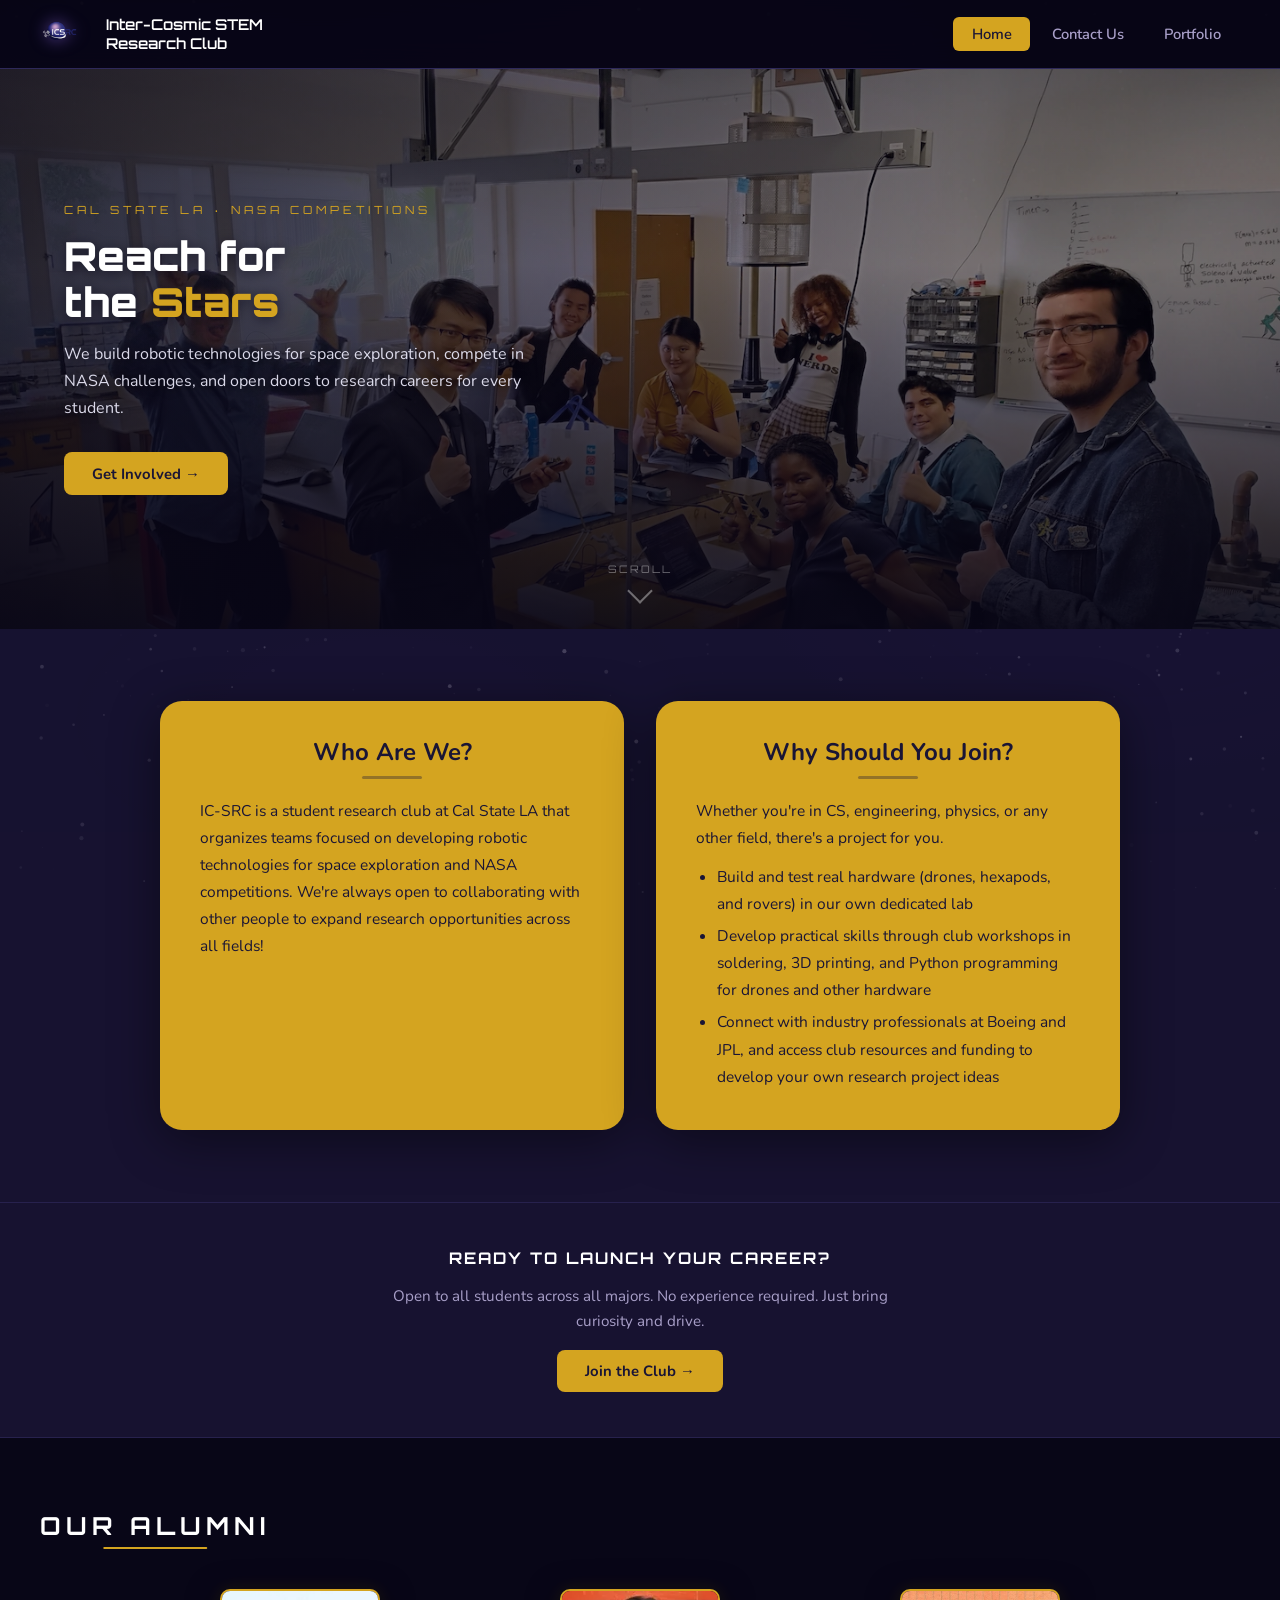
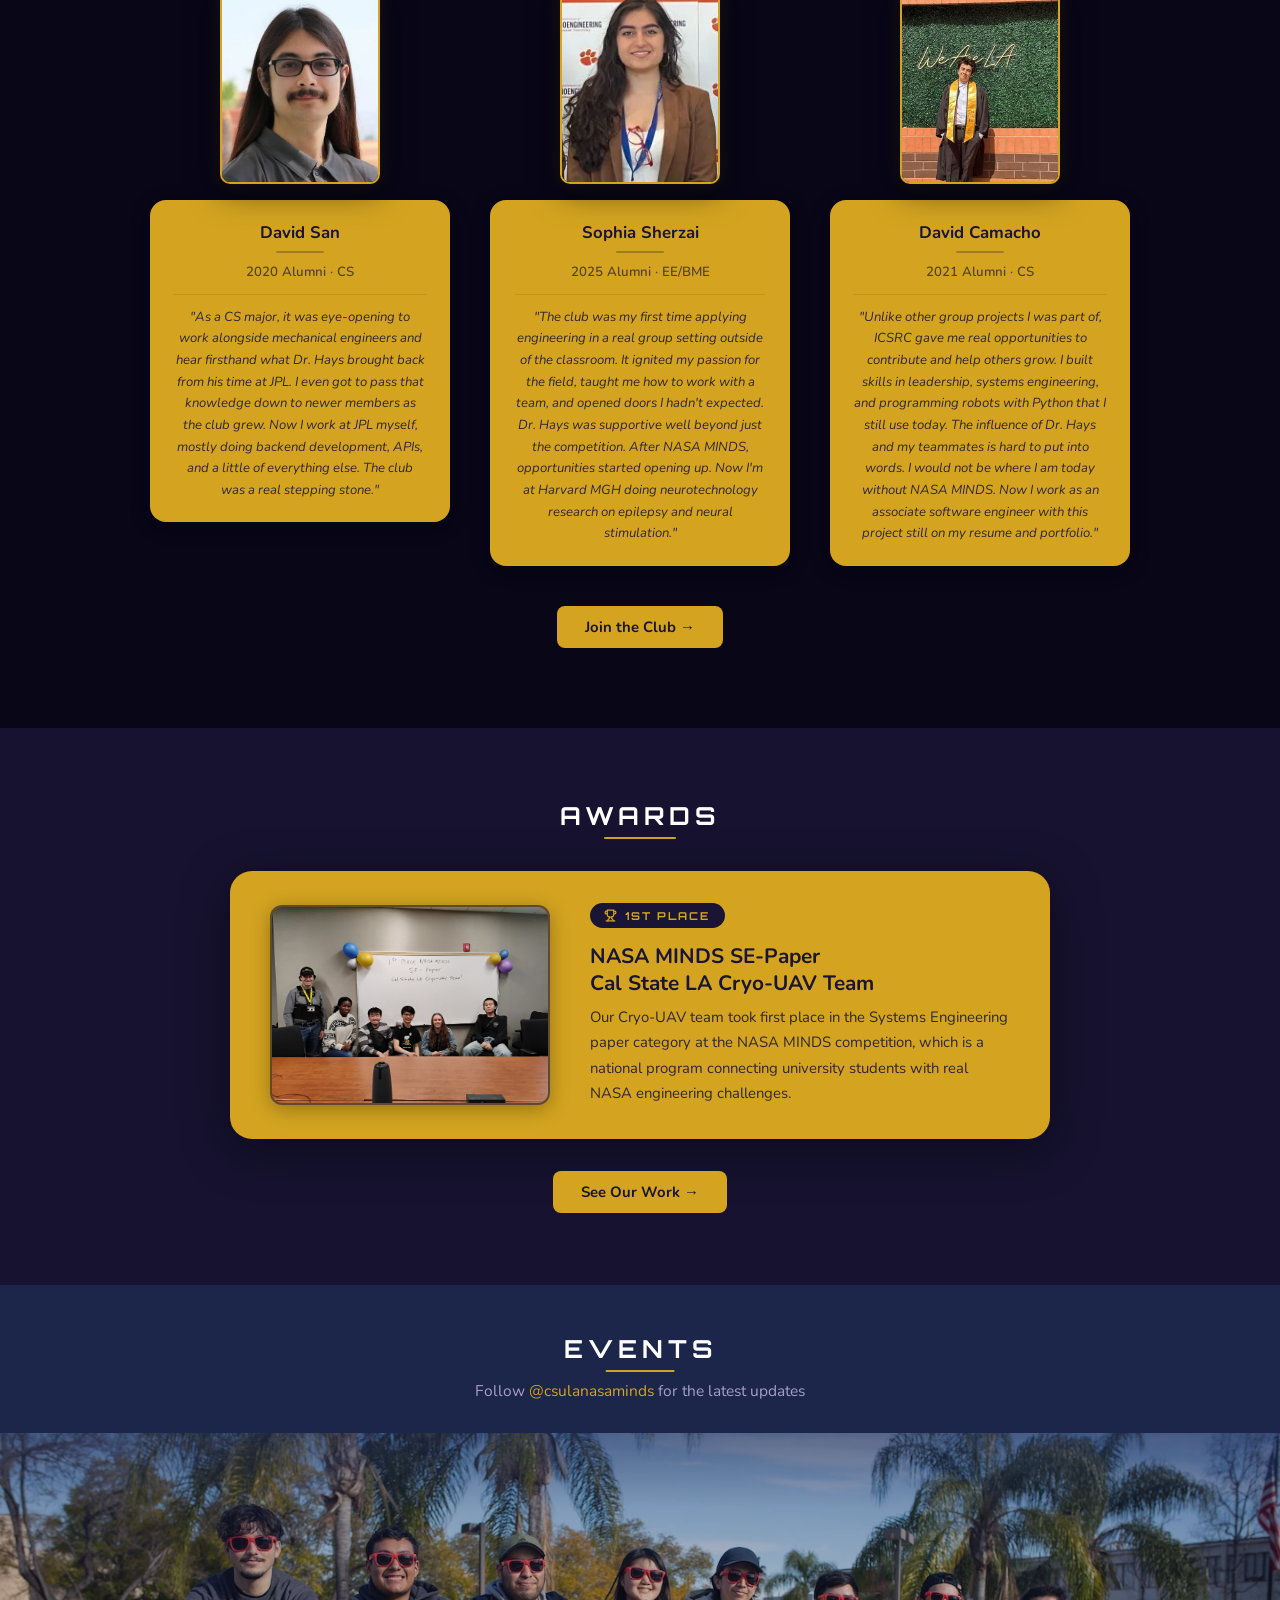
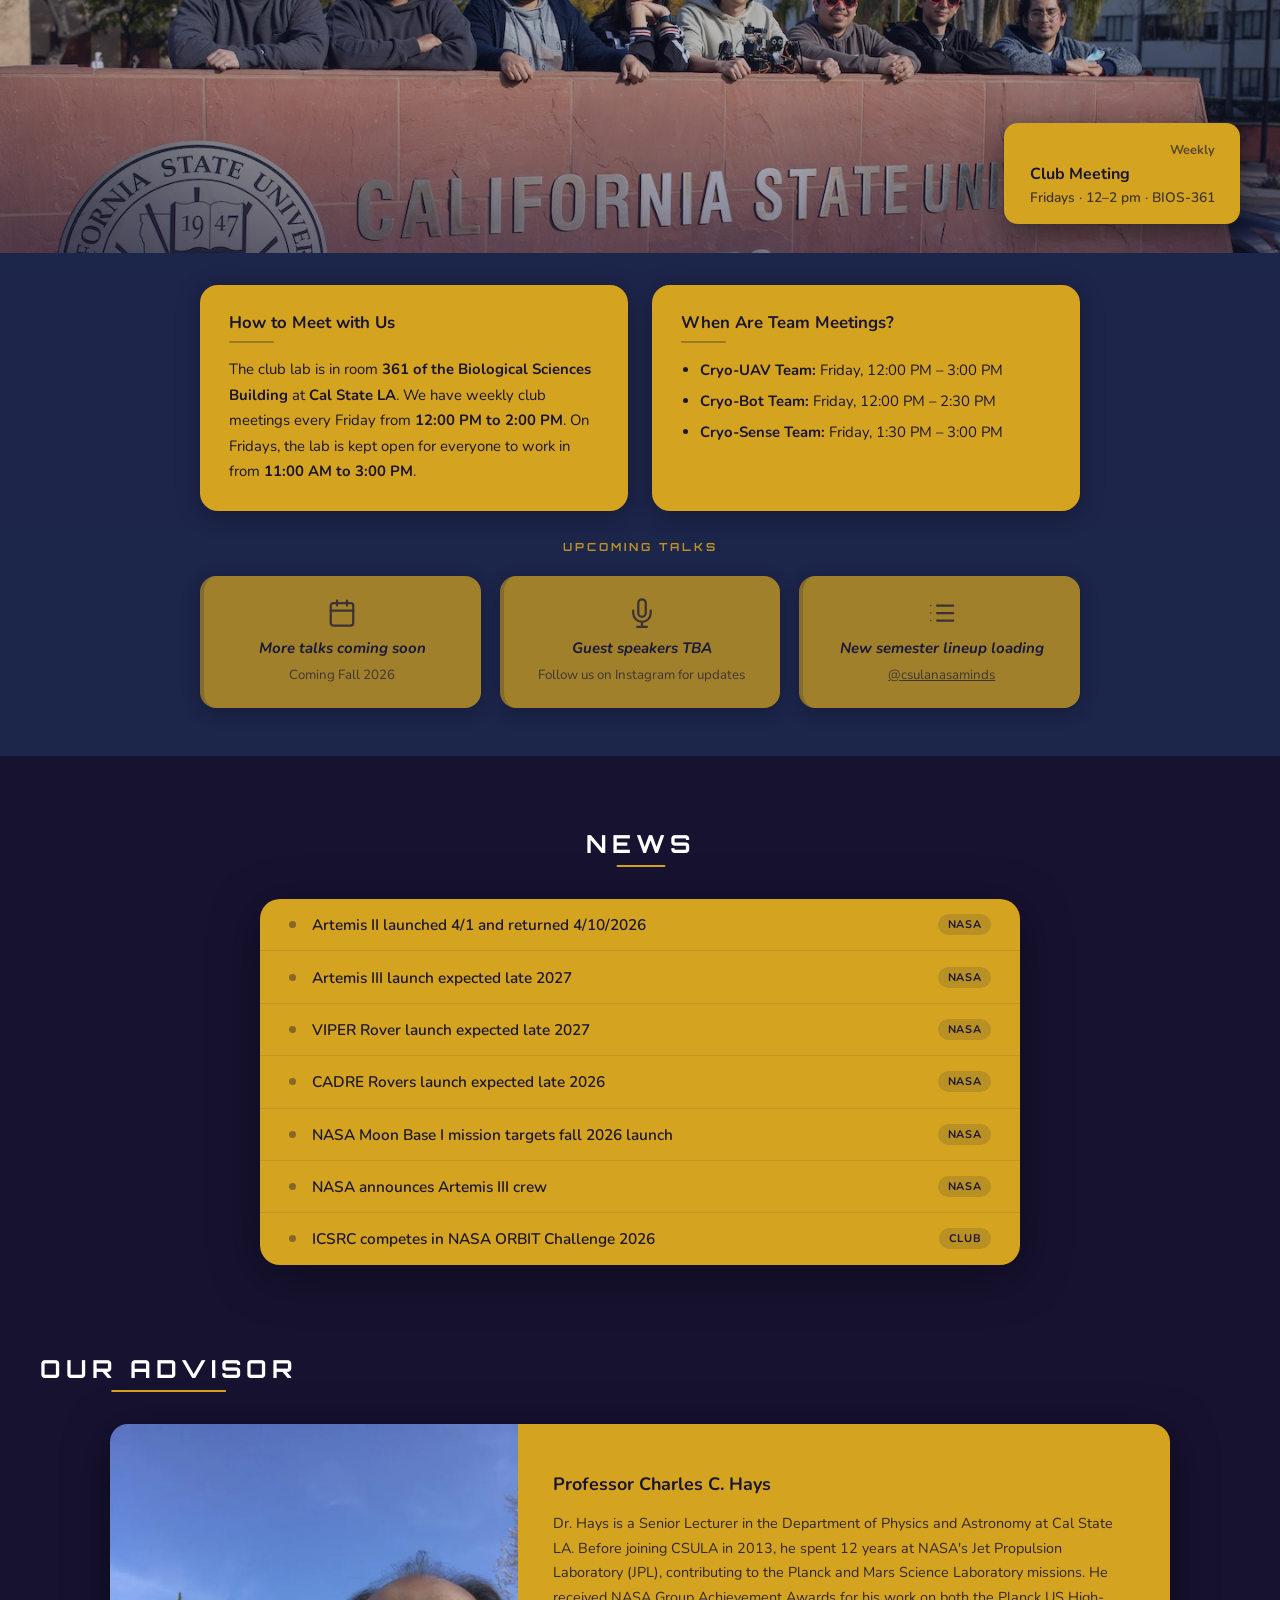
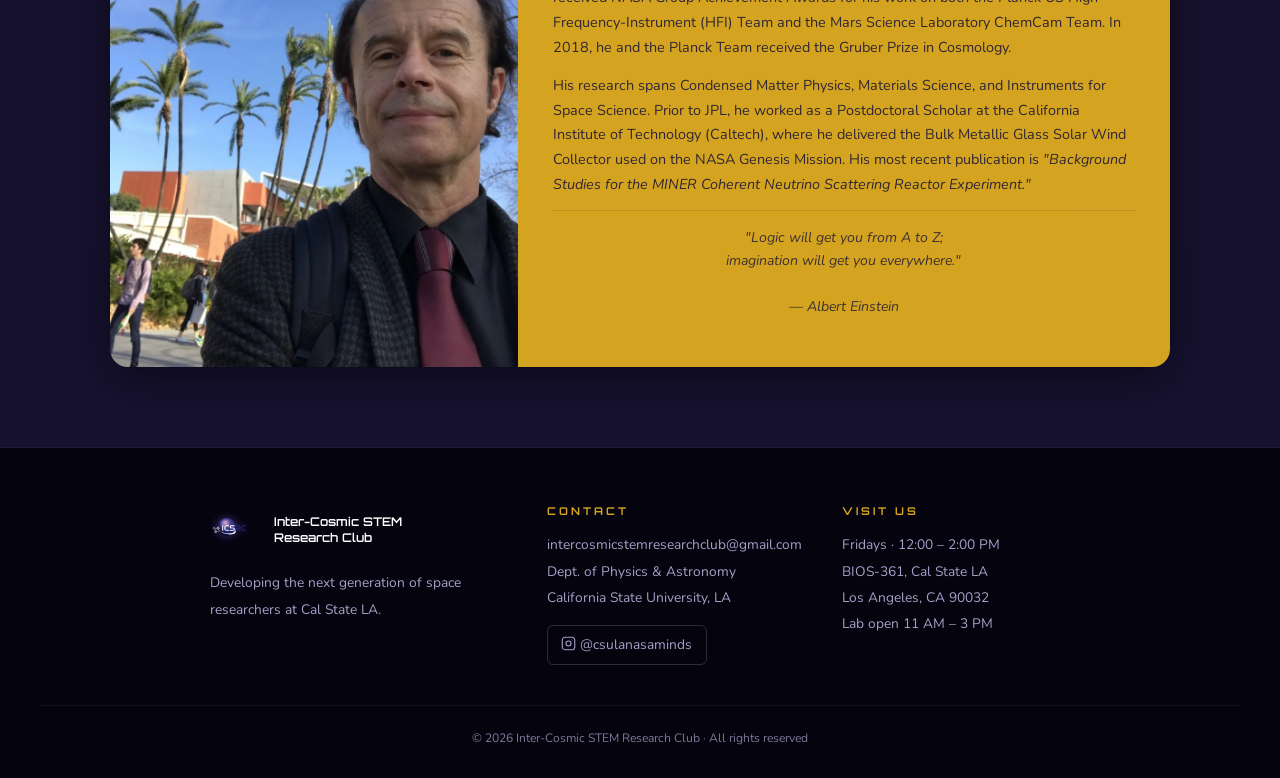
==== commit e2766d60: "fix: shorten meta description to under 160 characters" ====
--- a/index.html
+++ b/index.html
@@ -12,7 +12,7 @@
   gtag('js', new Date());
   gtag('config', 'G-5B4QP117YL');
 </script>
-<meta name="description" content="Inter-Cosmic STEM Research Club (IC-SRC / ICSRC) at Cal State LA. We build robotic technologies for NASA competitions and open doors to research careers for every student.">
+<meta name="description" content="Inter-Cosmic STEM Research Club (IC-SRC) at Cal State LA. We build robotic technologies for NASA competitions and open doors to research careers for students.">
 <meta name="keywords" content="ICSRC, Inter-Cosmic STEM Research Club, Cal State LA, CSULA, California State University Los Angeles, NASA club, STEM club, robotics club, space club, drone club, NASA MINDS, NASA ORBIT, HuLC, undergraduate research, aerospace, engineering club, student organization">
 <meta property="og:type" content="website">
 <meta property="og:site_name" content="Inter-Cosmic STEM Research Club">
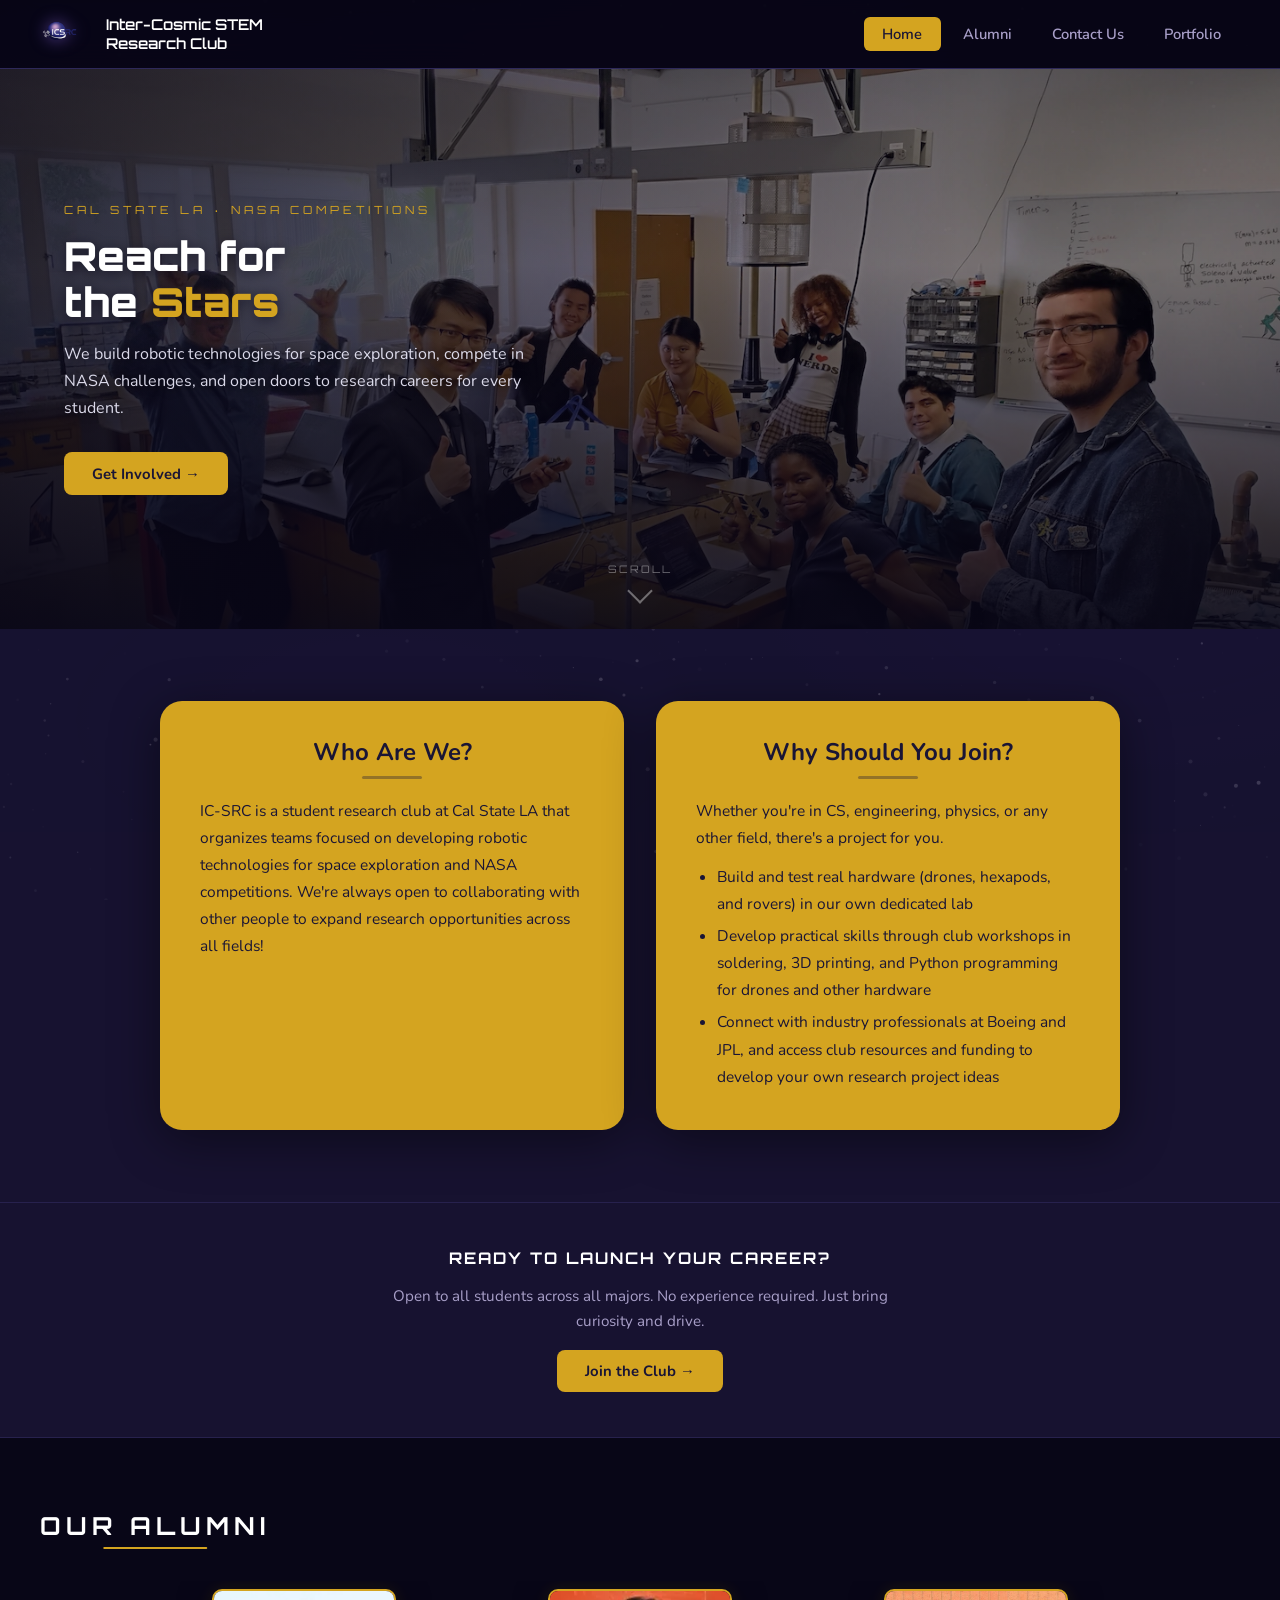
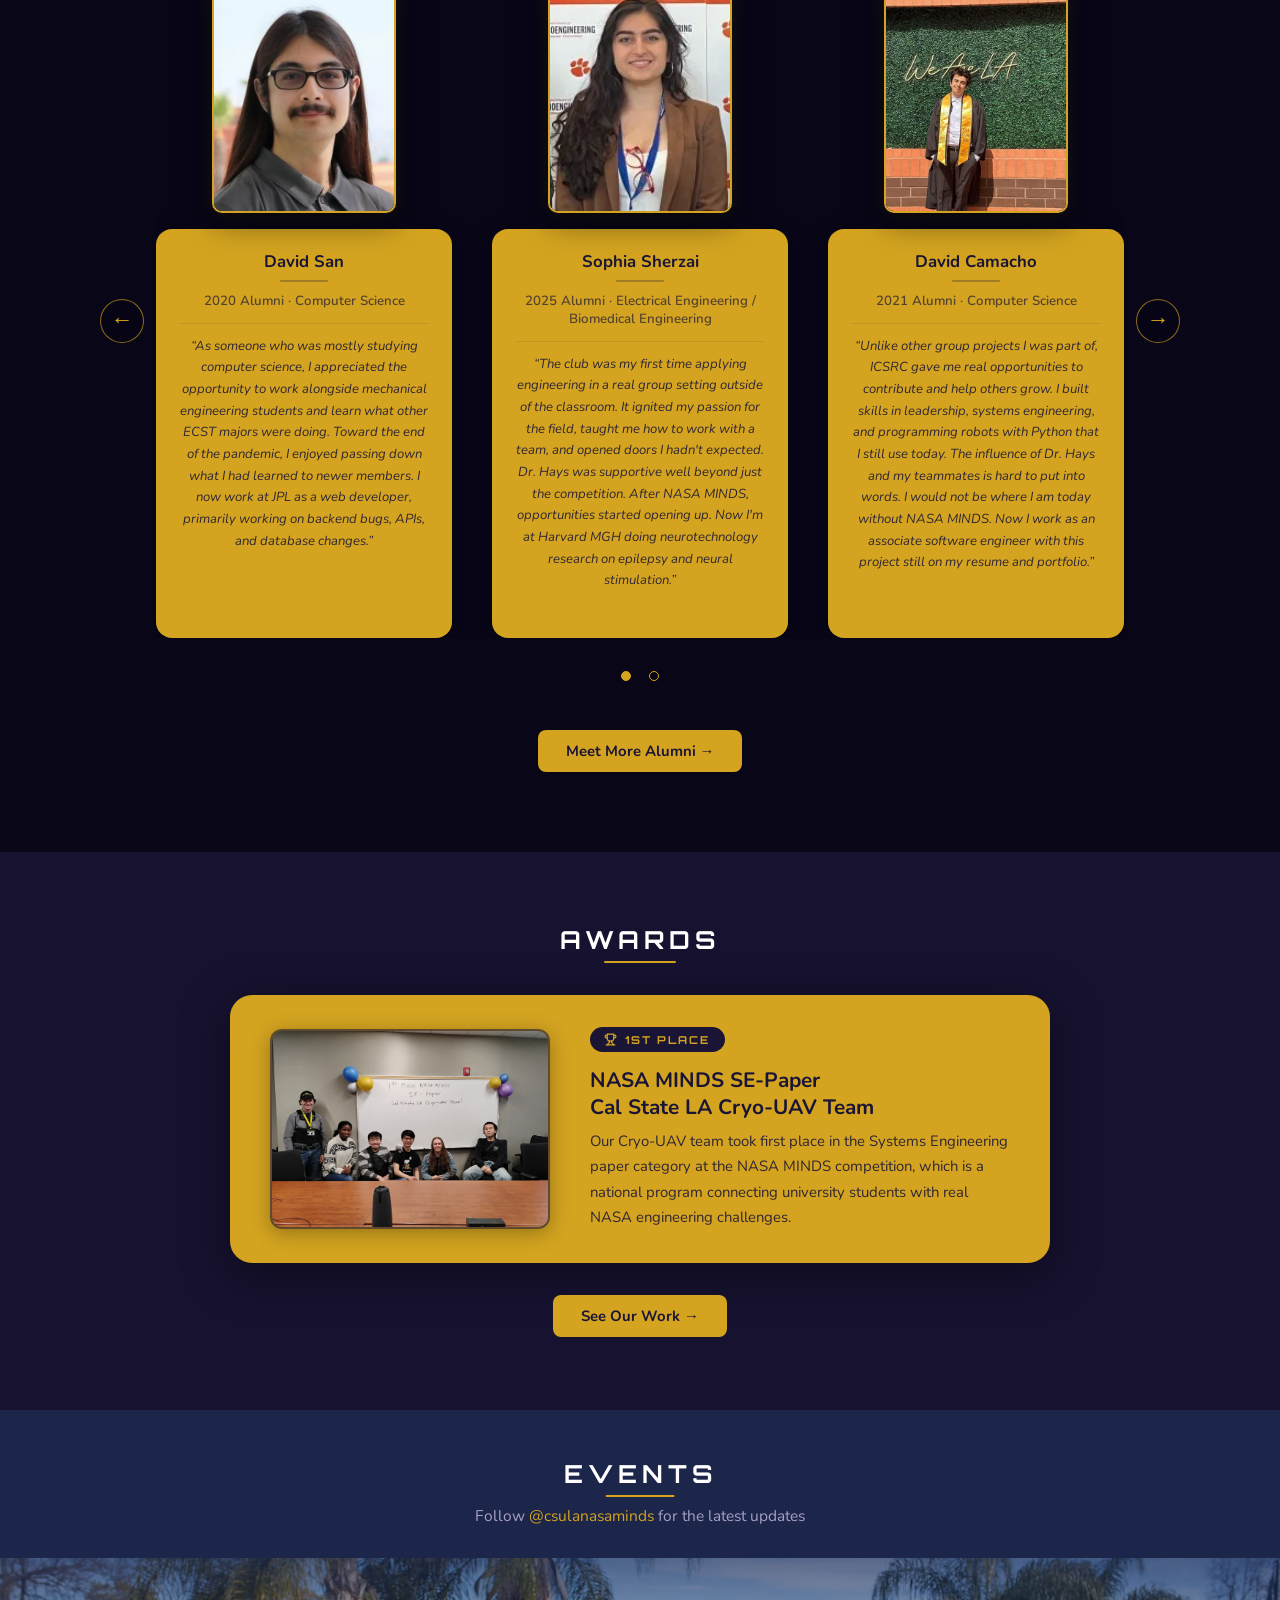
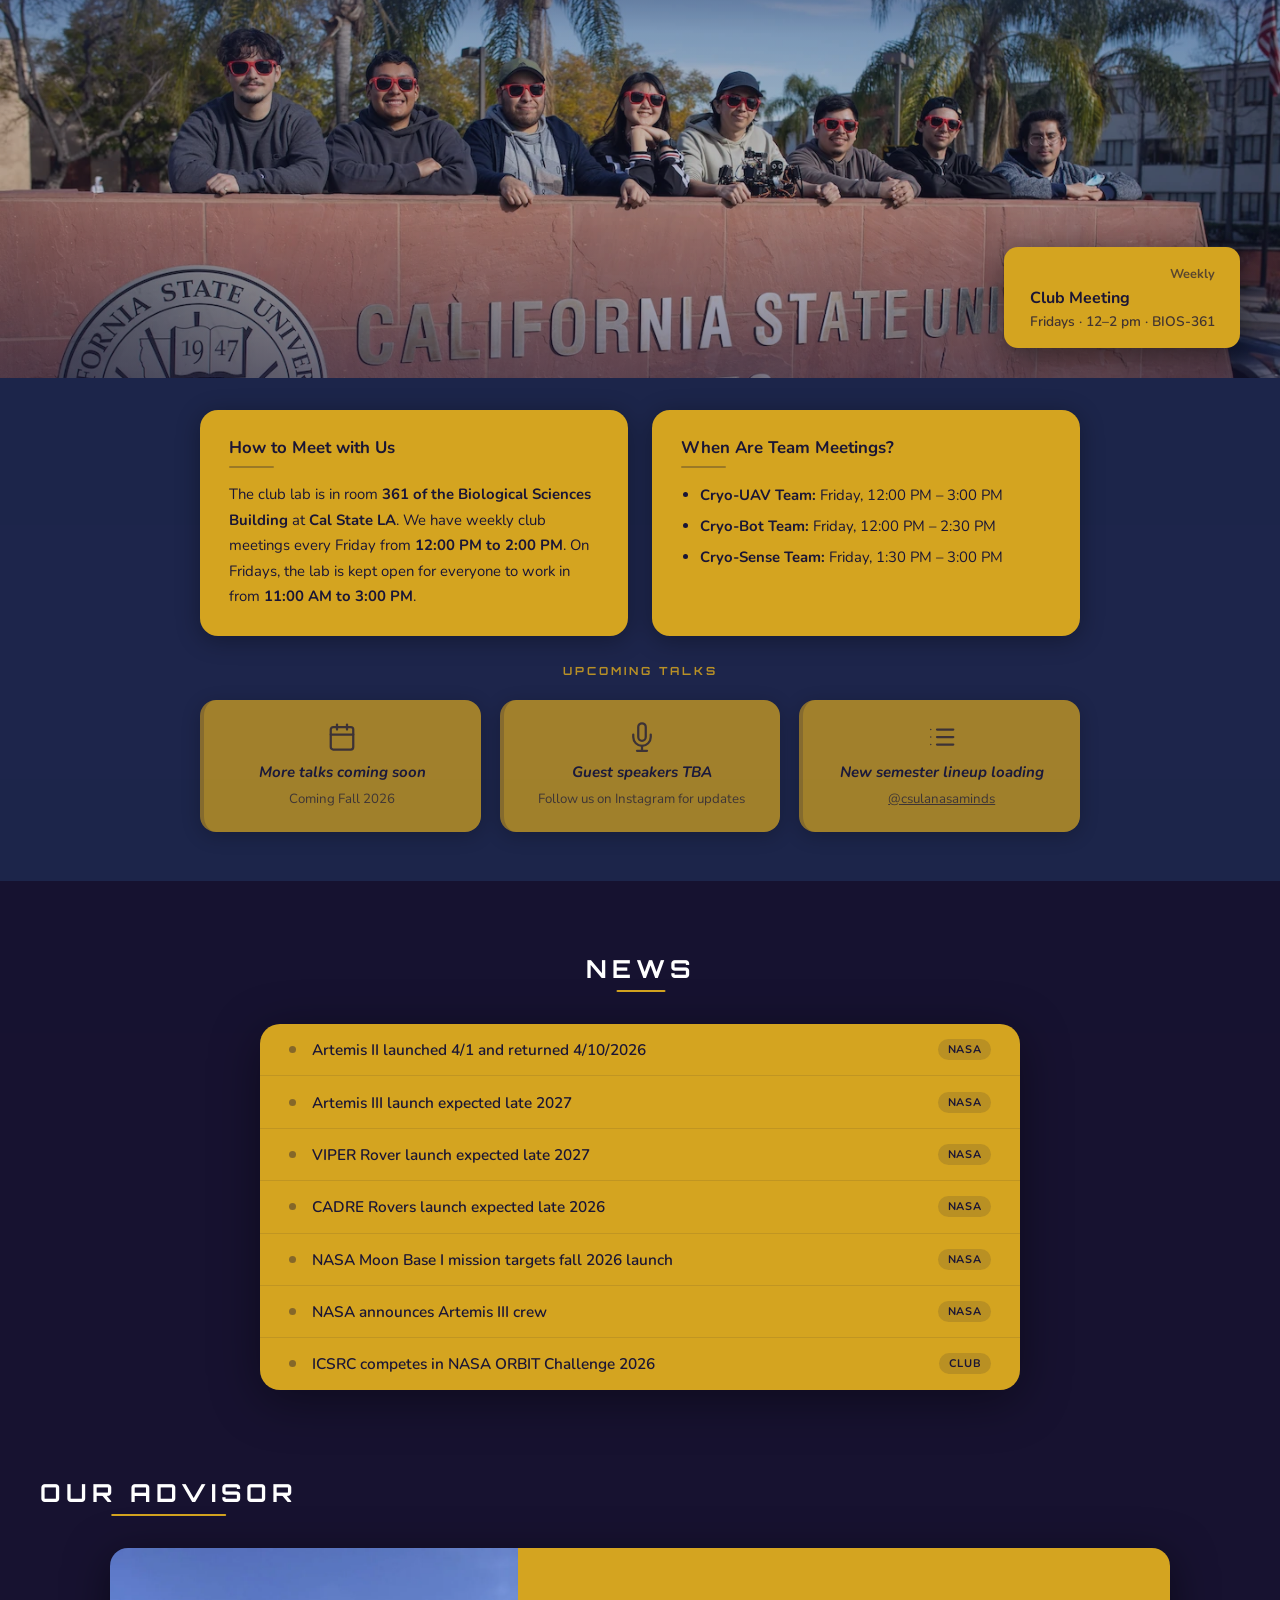
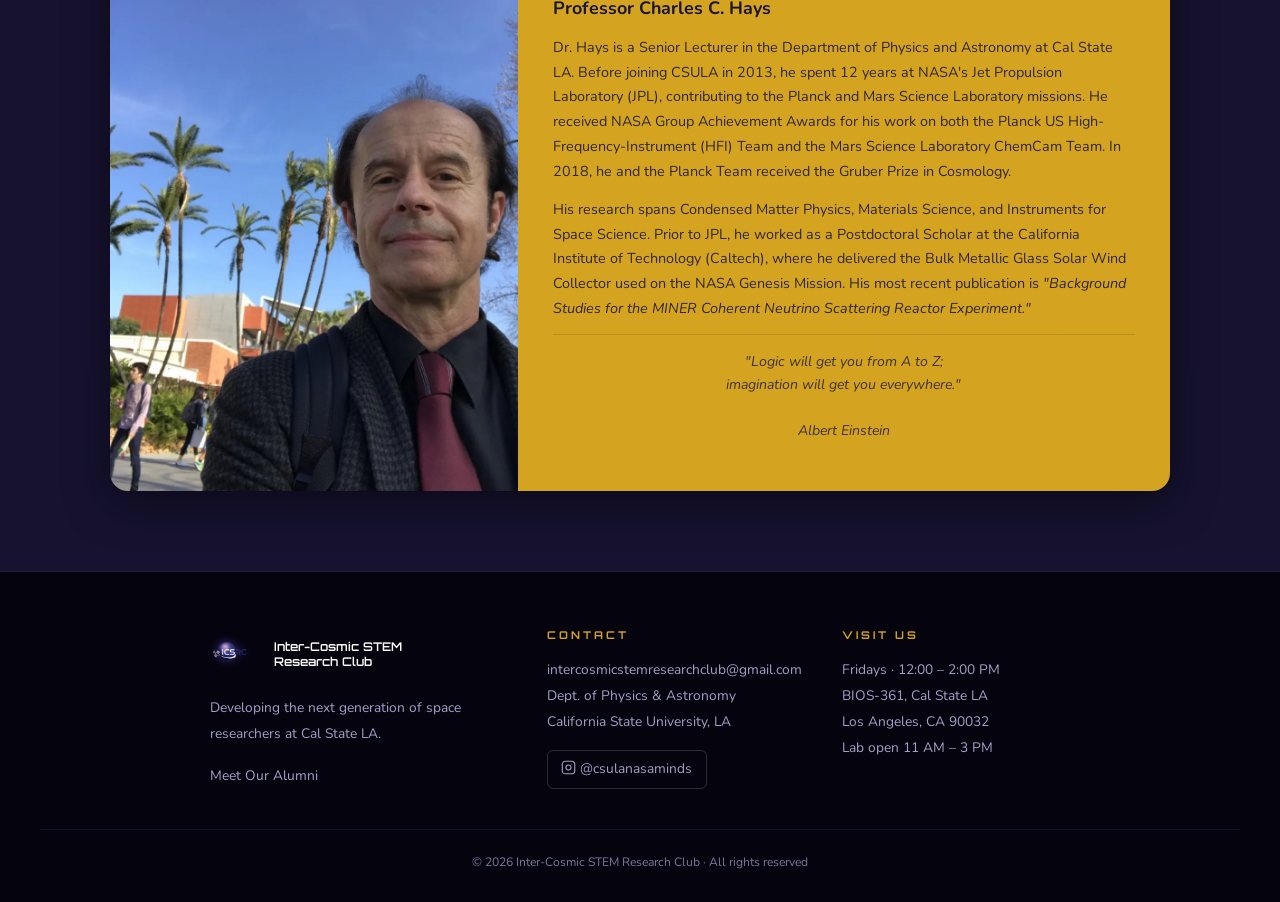
==== commit 977d63d8: "feat(home,alumni): add alumni page, alumni carousel on home page, alumni data JSON, and new images -" ====
--- a/index.html
+++ b/index.html
@@ -48,7 +48,7 @@
 <link rel="icon" href="images/logo.webp" type="image/webp">
 <link rel="stylesheet" href="shared.css">
 <style>
-/* ── STARFIELD ── */
+/* —— STARFIELD —— */
 #starfield {
   position: fixed;
   inset: 0;
@@ -69,7 +69,7 @@
     radial-gradient(ellipse 35% 25% at 30% 80%, rgba(60,30,140,0.10) 0%, transparent 70%);
 }
 
-/* ── HERO ── */
+/* —— HERO —— */
 .hero {
   position: relative;
   z-index: 1;
@@ -195,16 +195,16 @@
   50% { transform: translateX(-50%) translateY(7px); }
 }
 
-/* ── SCROLL OFFSET FOR STICKY NAV ── */
+/* —— SCROLL OFFSET FOR STICKY NAV —— */
 section[id] { scroll-margin-top: 72px; }
 
-/* ── SECTION WRAPPER ── */
+/* —— SECTION WRAPPER —— */
 .section-wrap { position: relative; z-index: 1; }
 .section-wrap.navy  { background: var(--section-navy); }
 .section-wrap.dark  { background: var(--section-dark); }
 .section-wrap.slate { background: var(--section-slate); }
 
-/* ── SECTION TITLE ── */
+/* —— SECTION TITLE —— */
 .section-title {
   font-family: 'Orbitron', monospace;
   font-size: 1.55rem;
@@ -226,7 +226,7 @@
   border-radius: 2px;
 }
 
-/* ── GOLD CARDS ── */
+/* —— GOLD CARDS —— */
 .info-section {
   padding: 4.5rem 2.5rem;
   display: flex;
@@ -273,7 +273,7 @@
 .gold-card ul { padding-left: 1.3rem; }
 .gold-card ul li { font-size: 0.97rem; line-height: 1.75; color: #1a1535; margin-bottom: 0.3rem; }
 
-/* ── JOIN CTA BANNER ── */
+/* —— JOIN CTA BANNER —— */
 .join-banner {
   padding: 2.8rem 2.5rem;
   display: flex;
@@ -310,7 +310,7 @@
 }
 .btn-gold:hover { background: var(--gold-hover); transform: translateY(-2px); }
 
-/* ── EVENTS ── */
+/* —— EVENTS —— */
 .events-section { padding: 0; }
 .events-header { text-align: center; padding: 3rem 2.5rem 2rem; }
 .events-follow { font-size: 0.97rem; color: var(--text-muted); margin-top: 1rem; }
@@ -437,7 +437,7 @@
 .talk-card .tc-room { font-size: 0.83rem; opacity: 0.72; margin-bottom: 0.65rem; }
 .talk-card .tc-title { font-weight: 700; font-size: 0.94rem; font-style: italic; border-top: 1px solid rgba(26,21,53,0.15); padding-top: 0.6rem; }
 
-/* ── NEWS ── */
+/* —— NEWS —— */
 .news-section { padding: 4.5rem 2.5rem; text-align: center; }
 .news-section .section-title { margin-bottom: 2.5rem; }
 
@@ -474,7 +474,7 @@
   background: rgba(26,21,53,0.14); color: #1a1535; white-space: nowrap;
 }
 
-/* ── ACHIEVEMENT ── */
+/* —— ACHIEVEMENT —— */
 .achievement-section { padding: 4.5rem 2.5rem; text-align: center; }
 
 .achievement-section .section-title { margin-bottom: 2.5rem; }
@@ -525,54 +525,41 @@
   .achievement-text { text-align: center; }
 }
 
-/* ── ALUMNI ── */
+/* —— ALUMNI —— */
 .alumni-section { padding: 4.5rem 2.5rem 5rem; }
 
 .alumni-section .section-title { margin-bottom: 3rem; }
 
-.alumni-grid {
-  display: grid;
-  grid-template-columns: repeat(3, 1fr);
-  gap: 2.5rem;
-  max-width: 980px;
-  margin: 0 auto;
-  align-items: start;
-}
-
-.alumni-card {
-  display: flex; flex-direction: column; align-items: center; gap: 1rem;
-  transition: transform 0.22s;
-}
+.alumni-section { padding: 4.5rem 2.5rem 5rem; }
+.alumni-section .section-title { margin-bottom: 3rem; }
+.alumni-carousel { position: relative; max-width: 1080px; margin: 0 auto; padding: 0 3.5rem; }
+.alumni-carousel-viewport { overflow: hidden; margin-top: -8px; padding-top: 8px; transition: height 0.22s ease; }
+.alumni-track { display: flex; align-items: flex-start; gap: 2.5rem; transition: transform 0.5s ease; }
+.alumni-card { display: flex; flex: 0 0 calc((100% - 5rem) / 3); min-width: 0; flex-direction: column; align-items: center; gap: 1rem; transition: transform 0.22s; }
 .alumni-card:hover { transform: translateY(-5px); }
 a.alumni-card { text-decoration: none; color: inherit; }
-
-.alumni-photo-wrap {
-  width: 160px; height: 195px;
-  border-radius: 10px; overflow: hidden;
-  border: 2.5px solid var(--gold);
-  box-shadow: 0 8px 32px rgba(0,0,0,0.55), 0 0 18px rgba(212,164,32,0.12);
-  flex-shrink: 0;
-}
-.alumni-photo-wrap img {
-  width: 100%; height: 100%;
-  object-fit: cover; object-position: center 15%; display: block;
-}
-
-.alumni-info {
-  background: var(--gold); border-radius: 16px; padding: 1.3rem 1.5rem;
-  color: #1a1535; width: 100%; text-align: center;
-  box-shadow: 0 4px 20px rgba(0,0,0,0.28);
-}
+.alumni-photo-wrap { width: 184px; height: 224px; border-radius: 10px; overflow: hidden; border: 2.5px solid var(--gold); box-shadow: 0 8px 32px rgba(0,0,0,0.55), 0 0 18px rgba(212,164,32,0.12); flex-shrink: 0; }
+.alumni-photo-wrap img { width: 100%; height: 100%; object-fit: cover; object-position: center 15%; display: block; }
+.alumni-info { background: var(--gold); border-radius: 16px; padding: 1.3rem 1.5rem; color: #1a1535; width: 100%; text-align: center; box-shadow: 0 4px 20px rgba(0,0,0,0.28); }
 .alumni-info h3 { font-size: 1.05rem; font-weight: 700; margin-bottom: 0.15rem; }
 .alumni-divider { width: 48px; height: 2px; background: rgba(26,21,53,0.28); margin: 0.45rem auto 0.65rem; border-radius: 1px; }
 .alumni-meta { font-size: 0.83rem; font-weight: 600; opacity: 0.68; }
-.alumni-quote {
-  font-size: 0.82rem; line-height: 1.65; margin-top: 0.8rem;
-  font-style: italic; border-top: 1px solid rgba(26,21,53,0.12);
-  padding-top: 0.72rem; opacity: 0.88;
-}
-
-/* ── ADVISOR ── */
+.alumni-quote { font-size: 0.82rem; line-height: 1.65; margin-top: 0.8rem; font-style: italic; border-top: 1px solid rgba(26,21,53,0.12); padding-top: 0.72rem; opacity: 0.88; }
+.alumni-carousel-controls { display: flex; align-items: center; justify-content: center; margin-top: 1.5rem; }
+.alumni-carousel-button { position: absolute; top: 48%; display: grid; place-items: center; width: 44px; height: 44px; padding: 0 0 2px; border: 1px solid rgba(212,164,32,0.65); border-radius: 50%; background: rgba(8,6,22,0.76); color: var(--gold); font-size: 1.4rem; line-height: 1; cursor: pointer; transform: translateY(-50%); transition: background 0.2s, color 0.2s; }
+.alumni-previous { left: 0; }
+.alumni-next { right: 0; }
+.alumni-carousel-button:hover, .alumni-carousel-button:focus-visible { background: var(--gold); color: #1a1535; }
+.alumni-carousel-dots { display: flex; gap: 0; }
+.alumni-carousel-dot { display: grid; width: 28px; height: 28px; place-items: center; padding: 0; border: 0; background: transparent; cursor: pointer; }
+.alumni-carousel-dot::before { width: 10px; height: 10px; border: 1px solid var(--gold); border-radius: 50%; background: transparent; content: ""; }
+.alumni-carousel-dot.active::before { background: var(--gold); }
+.alumni-carousel-dot:focus-visible { outline: 2px solid var(--gold); outline-offset: 1px; }
+@media (min-width: 761px) {
+  .alumni-card { align-self: stretch; }
+  .alumni-info { flex: 1; }
+}
+/* —— ADVISOR —— */
 .advisor-section { padding: 1rem 2.5rem 5rem; }
 
 .advisor-section .section-title { margin-bottom: 2.5rem; }
@@ -624,7 +611,7 @@
 .talk-card--soon:hover { transform: none; box-shadow: 0 4px 20px rgba(0,0,0,0.3); }
 .tc-soon-icon { width: 30px; height: 30px; margin-bottom: 0.6rem; opacity: 0.75; }
 
-/* ── SKELETON SHIMMER & IMAGE FADE-IN ── */
+/* —— SKELETON SHIMMER & IMAGE FADE-IN —— */
 @keyframes shimmer {
   0%   { transform: translateX(-100%); }
   100% { transform: translateX(100%); }
@@ -688,7 +675,7 @@
 .alumni-photo-wrap.img-loaded img  { opacity: 1; }
 .advisor-photo-wrap.img-loaded img { opacity: 1; }
 
-/* ── RESPONSIVE ── */
+/* —— RESPONSIVE —— */
 @media (max-width: 760px) {
   .hero { height: 420px; }
   .hero-content { padding: 0 1.8rem; max-width: 100%; }
@@ -697,9 +684,25 @@
   .info-pair { grid-template-columns: 1fr; }
   .meetings-grid { grid-template-columns: 1fr; }
   .talks-row { grid-template-columns: 1fr; }
-  .alumni-grid { grid-template-columns: 1fr; max-width: 340px; }
+  .alumni-section { padding: 3.5rem 1.25rem 4rem; }
+  .alumni-carousel { padding: 0; }
+  .alumni-card { flex-basis: 100%; }
+  .alumni-carousel-controls { gap: 1rem; }
+  .alumni-carousel-button { position: static; transform: none; }
+  .alumni-carousel-dots { order: 2; }
+  .alumni-previous { order: 1; }
+  .alumni-next { order: 3; }
   .advisor-split { grid-template-columns: 1fr; }
   .advisor-photo-wrap { min-height: 260px; }
+}
+
+@media (prefers-reduced-motion: reduce) {
+  .alumni-carousel-viewport,
+  .alumni-track,
+  .alumni-card,
+  .alumni-carousel-button { transition: none; }
+  .alumni-card:hover { transform: none; }
+  .alumni-photo-wrap::before { animation: none; }
 }
 
 </style>
@@ -820,7 +823,7 @@
 <canvas id="starfield"></canvas>
 <div class="nebula"></div>
 
-<!-- ── NAV ── -->
+<!-- —— NAV —— -->
 <nav>
   <a href="#home" class="nav-logo">
     <!-- Using your real logo from the repo -->
@@ -833,6 +836,7 @@
   </a>
   <div class="nav-links">
     <a href="#home" class="active">Home</a>
+    <a href="alumni.html">Alumni</a>
     <a href="contact.html">Contact Us</a>
     <a href="portfolio.html">Portfolio</a>
   </div>
@@ -841,7 +845,7 @@
 
 <main>
 
-<!-- ── HERO ── -->
+<!-- —— HERO —— -->
 <section id="home" class="hero">
   <!-- Your real club photo from the repo -->
   <img
@@ -866,7 +870,7 @@
   </div>
 </section>
 
-<!-- ── WHO ARE WE / WHY JOIN ── -->
+<!-- —— WHO ARE WE / WHY JOIN —— -->
 <section class="section-wrap navy">
   <div class="info-section">
     <div class="info-pair reveal">
@@ -896,69 +900,24 @@
   </div>
 </section>
 
-<!-- ── ALUMNI SUCCESS ── -->
+<!-- —— ALUMNI SUCCESS —— -->
 <section class="section-wrap dark" id="alumni">
   <div class="alumni-section">
     <h2 class="section-title reveal">OUR ALUMNI</h2>
-    <div class="alumni-grid">
-
-      <a class="alumni-card reveal" href="https://github.com/Daveed3" target="_blank" rel="noopener">
-        <div class="alumni-photo-wrap">
-          <img
-            src="images/alumni-david-san.webp"
-          loading="lazy" decoding="async"
-            alt="Portrait of David San"
-          />
-        </div>
-        <div class="alumni-info">
-          <h3>David San</h3>
-          <div class="alumni-divider"></div>
-          <div class="alumni-meta">2020 Alumni · CS</div>
-          <div class="alumni-quote">"As a CS major, it was eye-opening to work alongside mechanical engineers and hear firsthand what Dr. Hays brought back from his time at JPL. I even got to pass that knowledge down to newer members as the club grew. Now I work at JPL myself, mostly doing backend development, APIs, and a little of everything else. The club was a real stepping stone."</div>
-        </div>
-      </a>
-
-      <a class="alumni-card reveal reveal-delay-1" href="https://www.linkedin.com/in/sophia-sherzai-29488a234/" target="_blank" rel="noopener">
-        <div class="alumni-photo-wrap">
-          <img
-            src="images/alumni-sophia-sherzai.webp"
-          loading="lazy" decoding="async"
-            alt="Portrait of Sophia Sherzai"
-          />
-        </div>
-        <div class="alumni-info">
-          <h3>Sophia Sherzai</h3>
-          <div class="alumni-divider"></div>
-          <div class="alumni-meta">2025 Alumni · EE/BME</div>
-          <div class="alumni-quote">"The club was my first time applying engineering in a real group setting outside of the classroom. It ignited my passion for the field, taught me how to work with a team, and opened doors I hadn't expected. Dr. Hays was supportive well beyond just the competition. After NASA MINDS, opportunities started opening up. Now I'm at Harvard MGH doing neurotechnology research on epilepsy and neural stimulation."</div>
-        </div>
-      </a>
-
-      <div class="alumni-card reveal reveal-delay-2">
-        <div class="alumni-photo-wrap">
-          <img
-            src="images/alumni-david-camacho.webp"
-          loading="lazy" decoding="async"
-            alt="Portrait of David Camacho"
-          />
-        </div>
-        <div class="alumni-info">
-          <h3>David Camacho</h3>
-          <div class="alumni-divider"></div>
-          <div class="alumni-meta">2021 Alumni · CS</div>
-          <div class="alumni-quote">"Unlike other group projects I was part of, ICSRC gave me real opportunities to contribute and help others grow. I built skills in leadership, systems engineering, and programming robots with Python that I still use today. The influence of Dr. Hays and my teammates is hard to put into words. I would not be where I am today without NASA MINDS. Now I work as an associate software engineer with this project still on my resume and portfolio."</div>
-        </div>
-      </div>
-
+    <div class="alumni-carousel reveal" aria-label="Alumni profiles">
+      <div class="alumni-carousel-viewport"><div class="alumni-track">
+        <a class="alumni-card" href="https://www.linkedin.com/in/david-san-648979139/" target="_blank" rel="noopener"><div class="alumni-photo-wrap"><img src="images/alumni-david-san.webp" loading="lazy" decoding="async" alt="Portrait of David San"></div><div class="alumni-info"><h3>David San</h3><div class="alumni-divider"></div><div class="alumni-meta">2020 Alumni &middot; Computer Science</div><div class="alumni-quote">&ldquo;As someone who was mostly studying computer science, I appreciated the opportunity to work alongside mechanical engineering students and learn what other ECST majors were doing. Toward the end of the pandemic, I enjoyed passing down what I had learned to newer members. I now work at JPL as a web developer, primarily working on backend bugs, APIs, and database changes.&rdquo;</div></div></a>
+        <a class="alumni-card" href="https://www.linkedin.com/in/sophia-sherzai-29488a234/" target="_blank" rel="noopener"><div class="alumni-photo-wrap"><img src="images/alumni-sophia-sherzai.webp" loading="lazy" decoding="async" alt="Portrait of Sophia Sherzai"></div><div class="alumni-info"><h3>Sophia Sherzai</h3><div class="alumni-divider"></div><div class="alumni-meta">2025 Alumni &middot; Electrical Engineering / Biomedical Engineering</div><div class="alumni-quote">&ldquo;The club was my first time applying engineering in a real group setting outside of the classroom. It ignited my passion for the field, taught me how to work with a team, and opened doors I hadn't expected. Dr. Hays was supportive well beyond just the competition. After NASA MINDS, opportunities started opening up. Now I'm at Harvard MGH doing neurotechnology research on epilepsy and neural stimulation.&rdquo;</div></div></a>
+        <article class="alumni-card"><div class="alumni-photo-wrap"><img src="images/alumni-david-camacho.webp" loading="lazy" decoding="async" alt="Portrait of David Camacho"></div><div class="alumni-info"><h3>David Camacho</h3><div class="alumni-divider"></div><div class="alumni-meta">2021 Alumni &middot; Computer Science</div><div class="alumni-quote">&ldquo;Unlike other group projects I was part of, ICSRC gave me real opportunities to contribute and help others grow. I built skills in leadership, systems engineering, and programming robots with Python that I still use today. The influence of Dr. Hays and my teammates is hard to put into words. I would not be where I am today without NASA MINDS. Now I work as an associate software engineer with this project still on my resume and portfolio.&rdquo;</div></div></article>
+        <a class="alumni-card" href="https://www.linkedin.com/in/ziyizou6402895/" target="_blank" rel="noopener"><div class="alumni-photo-wrap"><img src="images/alumni-ziyi-zou.webp" loading="lazy" decoding="async" alt="Portrait of Ziyi Zou"></div><div class="alumni-info"><h3>Ziyi Zou</h3><div class="alumni-divider"></div><div class="alumni-meta">2022 Alumni &middot; Biochemistry &middot; Computer Science minor</div><div class="alumni-quote">&ldquo;These projects gave me firsthand experience with the practical aspects of working in a multidisciplinary team that weren’t taught in my classes. I am now a medical student conducting research at the intersection of medicine and technology, and the experience I gained through these projects and from the mentorship of Dr. Hays put me in a position to contribute to research early in medical school.&rdquo;</div></div></a>
+        <a class="alumni-card" href="https://www.linkedin.com/in/hchen63/" target="_blank" rel="noopener"><div class="alumni-photo-wrap"><img src="images/alumni-hua-chen.webp" loading="lazy" decoding="async" alt="Portrait of Hua Chen"></div><div class="alumni-info"><h3>Hua Chen</h3><div class="alumni-divider"></div><div class="alumni-meta">2021 Alumni &middot; Computer Science</div><div class="alumni-quote">&ldquo;The club was one of the few opportunities I had to apply classroom knowledge to a real-life application. After NASA Minds, I started working for Vandenberg Space Force Base, building systems to support space launch efforts.&rdquo;</div></div></a>
+        <a class="alumni-card" href="https://www.linkedin.com/in/j-cruz-447729225" target="_blank" rel="noopener"><div class="alumni-photo-wrap"><img src="images/alumni-jesus-cruz.jpg" loading="lazy" decoding="async" alt="Portrait of Jesus Cruz"></div><div class="alumni-info"><h3>Jesus Cruz</h3><div class="alumni-divider"></div><div class="alumni-meta">2023 Alumni &middot; Computer Science</div><div class="alumni-quote">&ldquo;I have always been drawn to software engineering projects that interact directly with the physical world as they impose many limitations that then force us as engineers to overcome through our ingenuity. ICSRC provided many of these scenarios and gave me many invaluable lessons that still inform the way I approach my work. I now work as a systems software engineer for NVIDIA in their autonomous vehicles division and am very grateful for the many lessons I learned in my time with ICSRC.&rdquo;</div></div></a>
+      </div></div>
+      <div class="alumni-carousel-controls"><button class="alumni-carousel-button alumni-previous" type="button" aria-label="Show previous alumni">&larr;</button><div class="alumni-carousel-dots" aria-label="Alumni carousel pages"></div><button class="alumni-carousel-button alumni-next" type="button" aria-label="Show next alumni">&rarr;</button></div>
     </div>
-    <div style="text-align:center; margin-top:2.5rem;" class="reveal">
-      <a href="contact.html" class="btn-gold">Join the Club →</a>
-    </div>
+    <div style="text-align:center; margin-top:2.5rem;" class="reveal"><a href="alumni.html" class="btn-gold">Meet More Alumni &rarr;</a></div>
   </div>
-</section>
-
-<!-- ── ACHIEVEMENT ── -->
-<section class="section-wrap navy">
+</section><section class="section-wrap navy">
   <div class="achievement-section">
     <h2 class="section-title reveal">AWARDS</h2>
     <div class="achievement-card reveal reveal-delay-1">
@@ -986,7 +945,7 @@
   </div>
 </section>
 
-<!-- ── EVENTS ── -->
+<!-- —— EVENTS —— -->
 <section class="section-wrap slate" id="events">
   <div class="events-section">
     <div class="events-header reveal">
@@ -1062,7 +1021,7 @@
   </div>
 </section>
 
-<!-- ── NEWS ── -->
+<!-- —— NEWS —— -->
 <section class="section-wrap navy">
   <div class="news-section">
     <h2 class="section-title reveal">NEWS</h2>
@@ -1078,7 +1037,7 @@
   </div>
 </section>
 
-<!-- ── ADVISOR ── -->
+<!-- —— ADVISOR —— -->
 <!-- JPL THROUGHLINE: Dr. Hays spent 11 years at JPL (see bio below), and David San
      (Our Alumni section) also works at JPL. Consider referencing this connection
      explicitly in one of the two sections — e.g. "The same JPL that shaped Dr. Hays
@@ -1099,7 +1058,7 @@
         <p>Dr. Hays is a Senior Lecturer in the Department of Physics and Astronomy at Cal State LA. Before joining CSULA in 2013, he spent 12 years at NASA's Jet Propulsion Laboratory (JPL), contributing to the Planck and Mars Science Laboratory missions. He received NASA Group Achievement Awards for his work on both the Planck US High-Frequency-Instrument (HFI) Team and the Mars Science Laboratory ChemCam Team. In 2018, he and the Planck Team received the Gruber Prize in Cosmology.</p>
         <p>His research spans Condensed Matter Physics, Materials Science, and Instruments for Space Science. Prior to JPL, he worked as a Postdoctoral Scholar at the California Institute of Technology (Caltech), where he delivered the Bulk Metallic Glass Solar Wind Collector used on the NASA Genesis Mission. His most recent publication is <em>"Background Studies for the MINER Coherent Neutrino Scattering Reactor Experiment."</em></p>
         <div class="advisor-quote">
-          "Logic will get you from A to Z;<br>imagination will get you everywhere."<br><br>― Albert Einstein
+          "Logic will get you from A to Z;<br>imagination will get you everywhere."<br><br>Albert Einstein
         </div>
       </div>
     </a>
@@ -1109,7 +1068,7 @@
 
 </main>
 
-<!-- ── FOOTER ── -->
+<!-- —— FOOTER —— -->
 <footer>
   <div class="footer-inner">
     <div class="footer-col">
@@ -1121,6 +1080,7 @@
         <span>Inter-Cosmic STEM<br>Research Club</span>
       </a>
       <p class="footer-tagline">Developing the next generation of space researchers at Cal State LA.</p>
+      <a href="alumni.html">Meet Our Alumni</a>
     </div>
     <div class="footer-col">
       <h4>Contact</h4>
@@ -1151,7 +1111,7 @@
 <div id="page-veil"></div>
 
 <script>
-// ── ANIMATED STARFIELD ──
+// —— ANIMATED STARFIELD ——
 const canvas = document.getElementById('starfield');
 const ctx = canvas.getContext('2d');
 let stars = [];
@@ -1205,7 +1165,7 @@
   }
 });
 
-// ── SCROLL REVEAL ──
+// —— SCROLL REVEAL ——
 const revealEls = document.querySelectorAll('.reveal');
 const observer = new IntersectionObserver(entries => {
   entries.forEach(e => {
@@ -1217,7 +1177,7 @@
 }, { threshold: 0.08, rootMargin: '0px 0px 80px 0px' });
 revealEls.forEach(el => observer.observe(el));
 
-// ── IMAGE SKELETON LOADERS ──
+// —— IMAGE SKELETON LOADERS ——
 document.querySelectorAll(
   '.hero-img, .events-photo img, .achievement-photo img, .alumni-photo-wrap img, .advisor-photo-wrap img'
 ).forEach(img => {
@@ -1230,31 +1190,180 @@
   }
 });
 
-// ── NAV ACTIVE STATE ON SCROLL ──
-const sections = document.querySelectorAll('section[id]');
-const navLinks = document.querySelectorAll('.nav-links a');
-let sectionOffsets = [];
-function cacheSectionOffsets() {
-  sectionOffsets = Array.from(sections).map(s => ({ id: s.id, top: s.offsetTop }));
-}
-function updateActiveNav() {
-  const scrollY = window.scrollY;
-  let current = 'home';
-  sectionOffsets.forEach(({ id, top }) => {
-    if (scrollY >= top - 120) current = id;
+// —— NAV ACTIVE STATE ON SCROLL ——
+
+// —— PAGE TRANSITIONS ——
+const alumniCarousel = document.querySelector('.alumni-carousel');
+if (alumniCarousel) {
+  const alumniViewport = alumniCarousel.querySelector('.alumni-carousel-viewport');
+  const alumniTrack = alumniCarousel.querySelector('.alumni-track');
+  const sourceAlumniCards = Array.from(alumniTrack.children);
+  const previousAlumni = alumniCarousel.querySelector('.alumni-previous');
+  const nextAlumni = alumniCarousel.querySelector('.alumni-next');
+  const alumniDots = alumniCarousel.querySelector('.alumni-carousel-dots');
+  const reducedMotion = window.matchMedia('(prefers-reduced-motion: reduce)');
+  const dailyGroupCount = Math.ceil(sourceAlumniCards.length / 3);
+  const dailyGroup = Math.floor(Date.now() / 86400000) % dailyGroupCount;
+  const dailyStart = dailyGroup * 3;
+  const alumniCards = sourceAlumniCards.slice(dailyStart).concat(sourceAlumniCards.slice(0, dailyStart));
+  alumniCards.forEach(card => alumniTrack.appendChild(card));
+  alumniCarousel.dataset.dailyStart = String(dailyStart);
+  let visibleCount = 0;
+  let physicalIndex = 0;
+  let activePage = 0;
+  let isAnimating = false;
+  let resizeFrame = 0;
+  const moveQueue = [];
+
+  const visibleAlumni = () => window.matchMedia('(max-width: 760px)').matches ? 1 : 3;
+
+  const pageCount = () => Math.ceil(alumniCards.length / visibleCount);
+
+  const updateDots = () => {
+    Array.from(alumniDots.children).forEach((dot, page) => {
+      const isActive = page === activePage;
+      dot.classList.toggle('active', isActive);
+      if (isActive) dot.setAttribute('aria-current', 'true');
+      else dot.removeAttribute('aria-current');
+    });
+  };
+
+  const updateViewportHeight = index => {
+    if (visibleCount !== 1) {
+      alumniViewport.style.height = '';
+      return;
+    }
+    const card = alumniTrack.children[index];
+    if (card) alumniViewport.style.height = `${Math.ceil(card.getBoundingClientRect().height)}px`;
+  };
+
+  const positionTrack = (index, animate) => {
+    const renderedCards = alumniTrack.children;
+    const offset = renderedCards[index].offsetLeft - renderedCards[0].offsetLeft;
+    const shouldAnimate = animate && !reducedMotion.matches;
+    alumniTrack.style.transition = shouldAnimate ? '' : 'none';
+    if (!animate) alumniViewport.style.transition = 'none';
+    alumniTrack.style.transform = `translateX(${-offset}px)`;
+    updateViewportHeight(index);
+    if (!shouldAnimate) {
+      alumniTrack.getBoundingClientRect();
+      alumniTrack.style.transition = '';
+      alumniViewport.style.transition = '';
+    }
+    return shouldAnimate;
+  };
+
+  const prepareClone = card => {
+    const clone = card.cloneNode(true);
+    clone.classList.add('alumni-card-clone');
+    clone.setAttribute('aria-hidden', 'true');
+    if (clone.matches('a')) clone.tabIndex = -1;
+    clone.querySelectorAll('a, button, input, select, textarea').forEach(element => {
+      element.tabIndex = -1;
+    });
+    clone.querySelectorAll('img').forEach(img => {
+      const markLoaded = () => img.closest('.alumni-photo-wrap')?.classList.add('img-loaded');
+      if (img.complete) markLoaded();
+      else {
+        img.addEventListener('load', markLoaded, { once: true });
+        img.addEventListener('error', markLoaded, { once: true });
+      }
+    });
+    return clone;
+  };
+
+  const buildDots = () => {
+    alumniDots.innerHTML = '';
+    for (let page = 0; page < pageCount(); page++) {
+      const dot = document.createElement('button');
+      dot.type = 'button';
+      dot.className = `alumni-carousel-dot${page === activePage ? ' active' : ''}`;
+      dot.setAttribute('aria-label', `Show alumni group ${page + 1}`);
+      if (page === activePage) dot.setAttribute('aria-current', 'true');
+      dot.addEventListener('click', () => {
+        if (isAnimating || page === activePage) return;
+        moveQueue.length = 0;
+        activePage = page;
+        physicalIndex = visibleCount + (page * visibleCount);
+        isAnimating = true;
+        const animated = positionTrack(physicalIndex, true);
+        updateDots();
+        if (!animated) completeMove();
+      });
+      alumniDots.appendChild(dot);
+    }
+  };
+
+  const buildLoop = () => {
+    moveQueue.length = 0;
+    isAnimating = false;
+    alumniTrack.querySelectorAll('.alumni-card-clone').forEach(clone => clone.remove());
+    const firstVisibleCard = activePage * (visibleCount || visibleAlumni());
+    visibleCount = visibleAlumni();
+    activePage = Math.floor(firstVisibleCard / visibleCount) % pageCount();
+
+    const leadingClones = document.createDocumentFragment();
+    alumniCards.slice(-visibleCount).forEach(card => leadingClones.appendChild(prepareClone(card)));
+    alumniTrack.insertBefore(leadingClones, alumniTrack.firstChild);
+    alumniCards.slice(0, visibleCount).forEach(card => alumniTrack.appendChild(prepareClone(card)));
+
+    physicalIndex = visibleCount + (activePage * visibleCount);
+    positionTrack(physicalIndex, false);
+    buildDots();
+  };
+
+  function completeMove() {
+    if (physicalIndex >= alumniCards.length + visibleCount) {
+      physicalIndex = visibleCount;
+      positionTrack(physicalIndex, false);
+    } else if (physicalIndex <= 0) {
+      physicalIndex = alumniCards.length;
+      positionTrack(physicalIndex, false);
+    }
+
+    isAnimating = false;
+    runNextMove();
+  }
+
+  function runNextMove() {
+    if (isAnimating || moveQueue.length === 0) return;
+    const direction = moveQueue.shift();
+    activePage = (activePage + direction + pageCount()) % pageCount();
+    physicalIndex += direction * visibleCount;
+    isAnimating = true;
+    const animated = positionTrack(physicalIndex, true);
+    updateDots();
+    if (!animated) completeMove();
+  }
+
+  const queueMove = direction => {
+    moveQueue.push(direction);
+    runNextMove();
+  };
+
+  alumniTrack.addEventListener('transitionend', event => {
+    if (event.target !== alumniTrack || event.propertyName !== 'transform' || !isAnimating) return;
+    completeMove();
   });
-  navLinks.forEach(a => {
-    a.classList.remove('active');
-    if (a.getAttribute('href') === '#' + current) a.classList.add('active');
+
+  previousAlumni.addEventListener('click', () => queueMove(-1));
+  nextAlumni.addEventListener('click', () => queueMove(1));
+  reducedMotion.addEventListener('change', event => {
+    if (event.matches && isAnimating) {
+      positionTrack(physicalIndex, false);
+      completeMove();
+    }
   });
-}
-cacheSectionOffsets();
-window.addEventListener('resize', cacheSectionOffsets);
-window.addEventListener('scroll', updateActiveNav, { passive: true });
-window.addEventListener('load', () => { cacheSectionOffsets(); updateActiveNav(); });
-
-// ── PAGE TRANSITIONS ──
-let navigating = false;
+  window.addEventListener('resize', () => {
+    cancelAnimationFrame(resizeFrame);
+    resizeFrame = requestAnimationFrame(() => {
+      if (visibleCount !== visibleAlumni()) buildLoop();
+      else positionTrack(physicalIndex, false);
+    });
+  });
+
+  buildLoop();
+}let navigating = false;
 document.addEventListener('click', e => {
   if (navigating) return;
   const link = e.target.closest('a[href]');
--- a/shared.css
+++ b/shared.css
@@ -162,6 +162,7 @@
 @media (max-width: 767px) {
   nav { flex-wrap: wrap; padding: 0.5rem 1rem; }
   .nav-links { margin-left: 0; width: 100%; justify-content: center; }
+  .nav-links a { padding: 0.38rem 0.5rem; font-size: 0.8rem; }
   .footer-inner { grid-template-columns: 1fr; }
 }
 
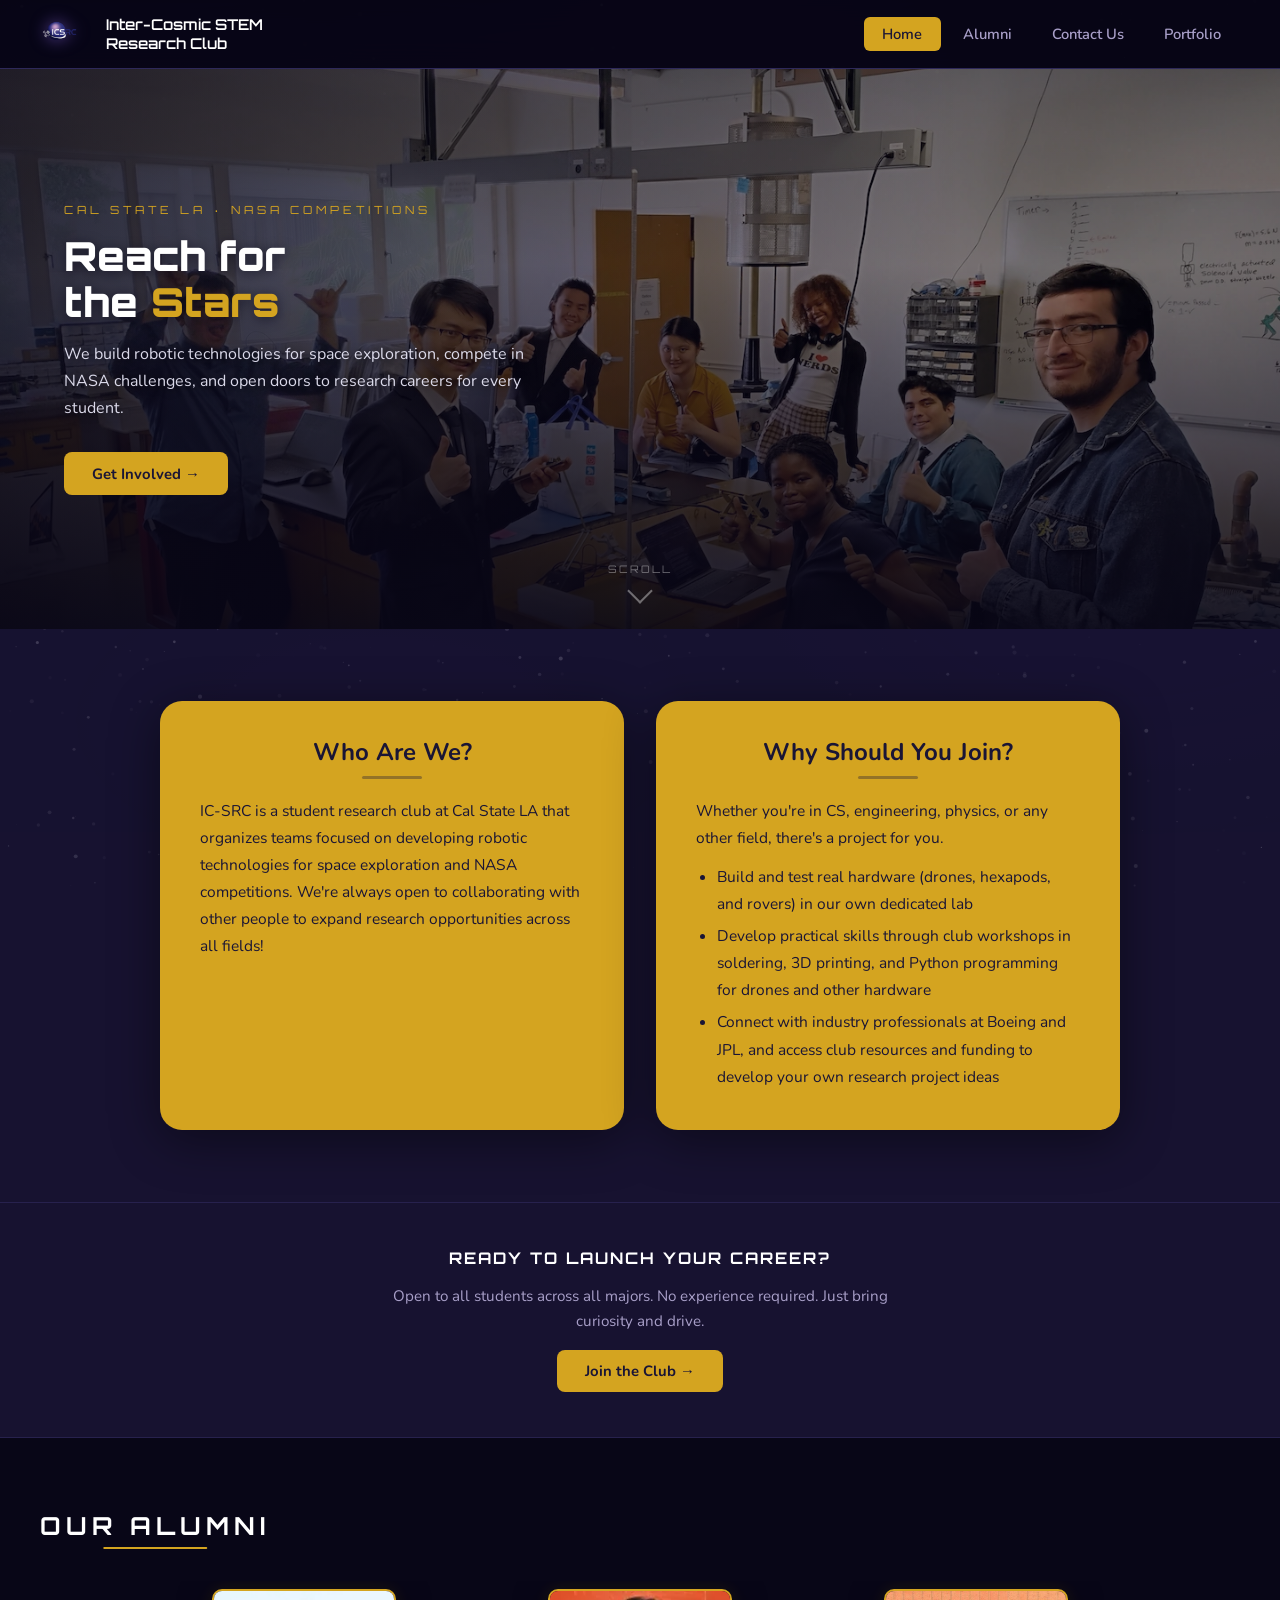
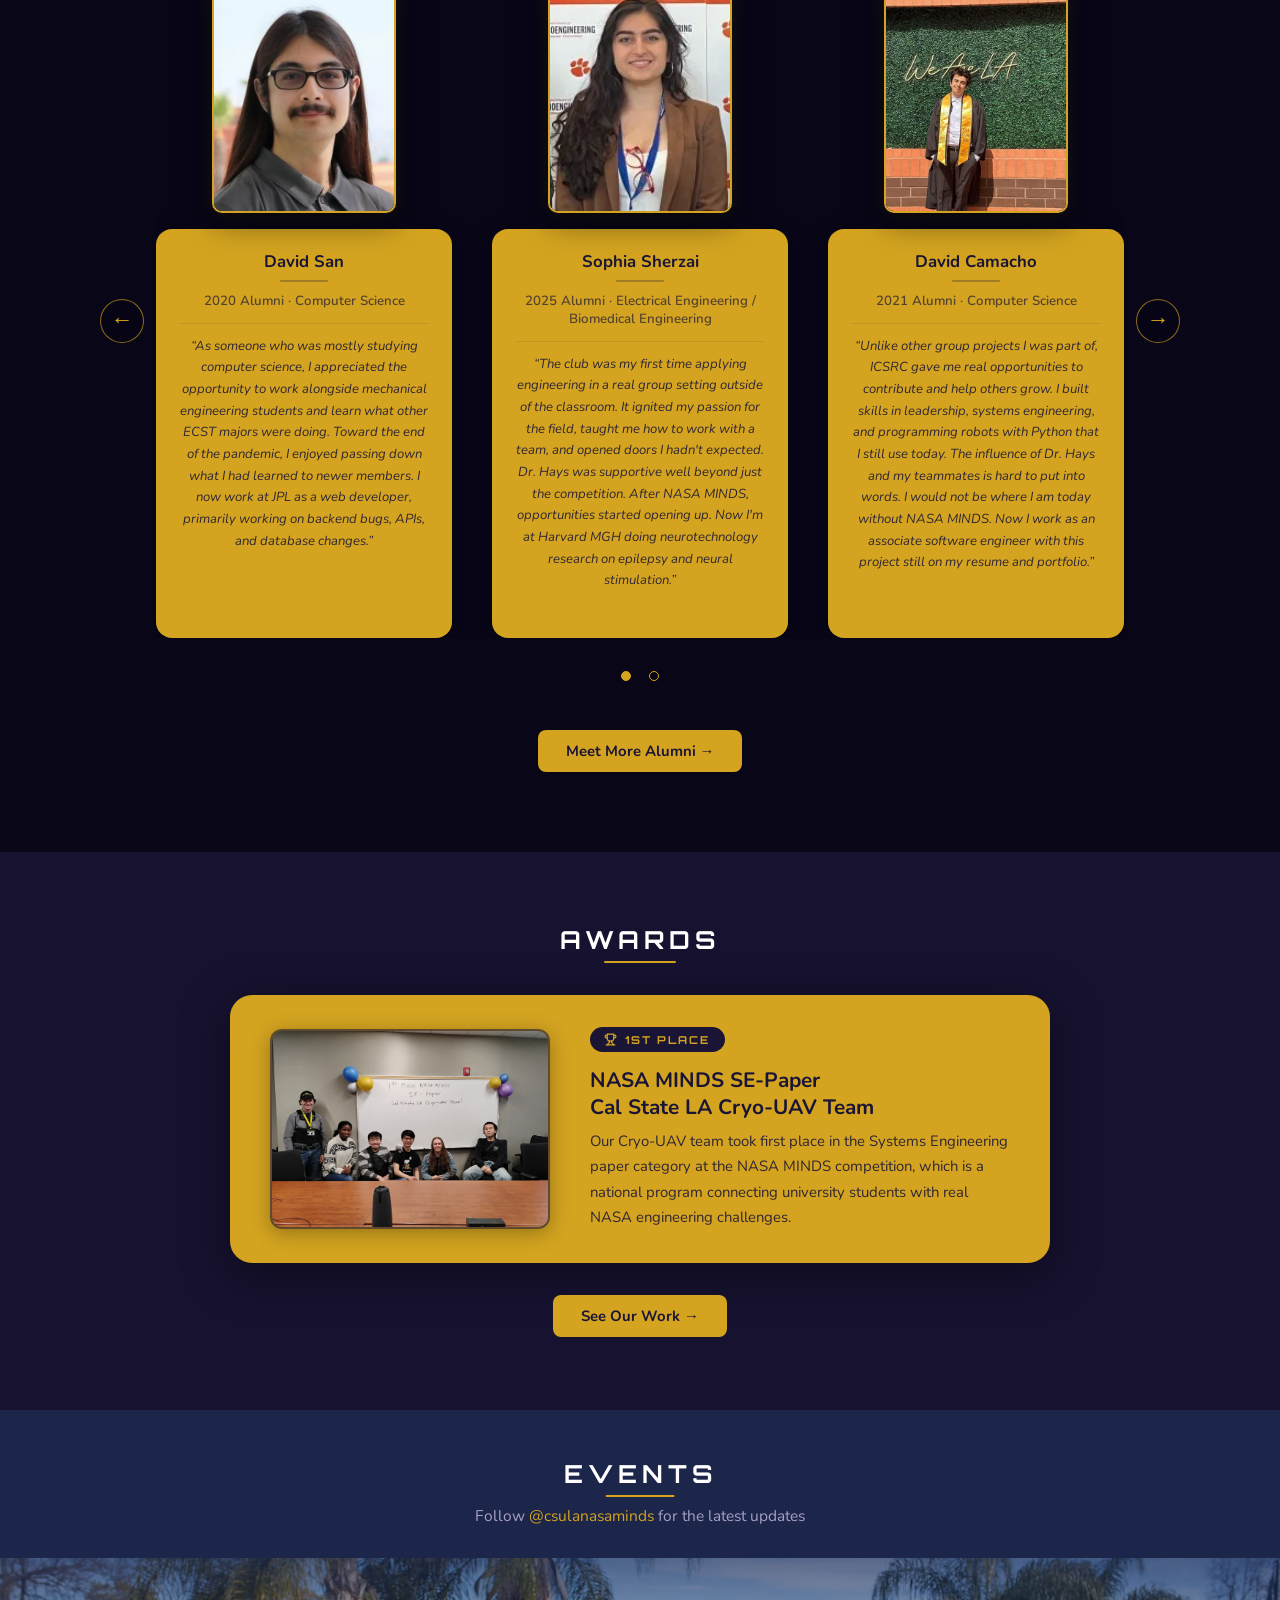
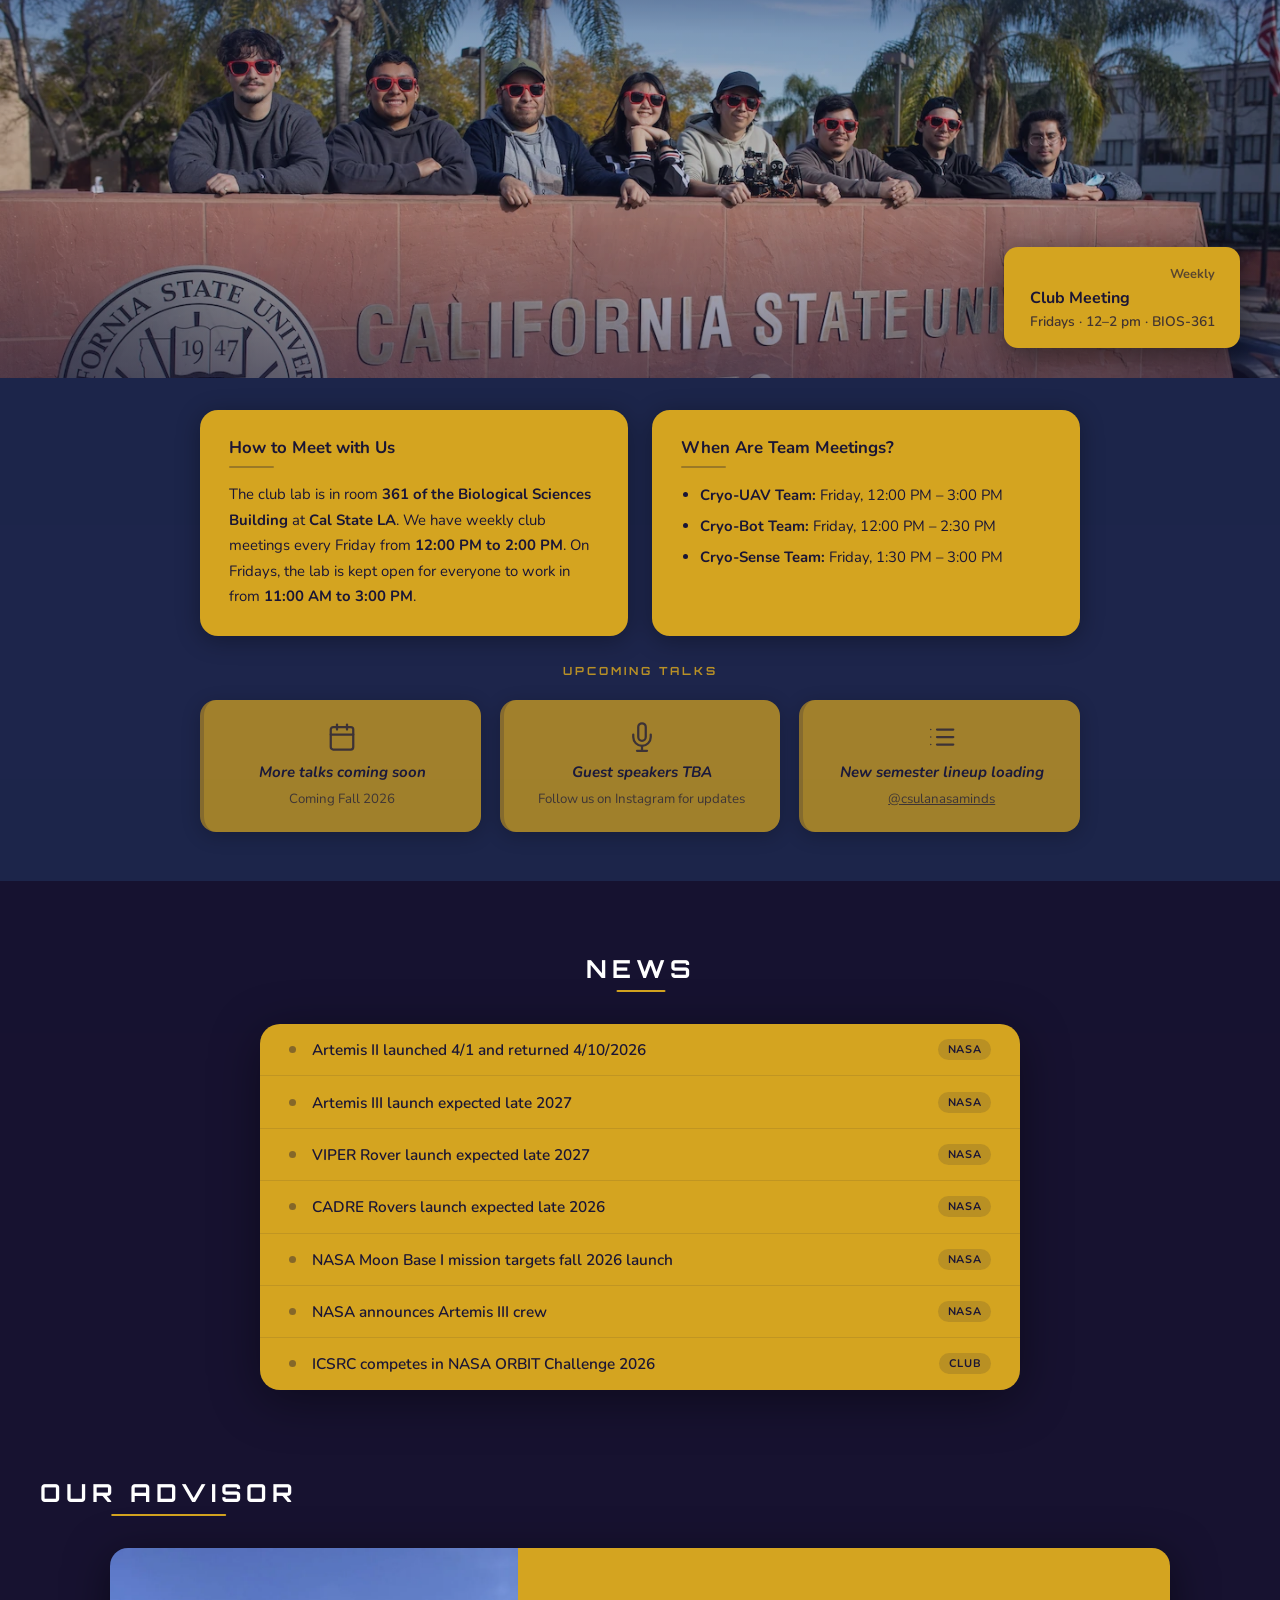
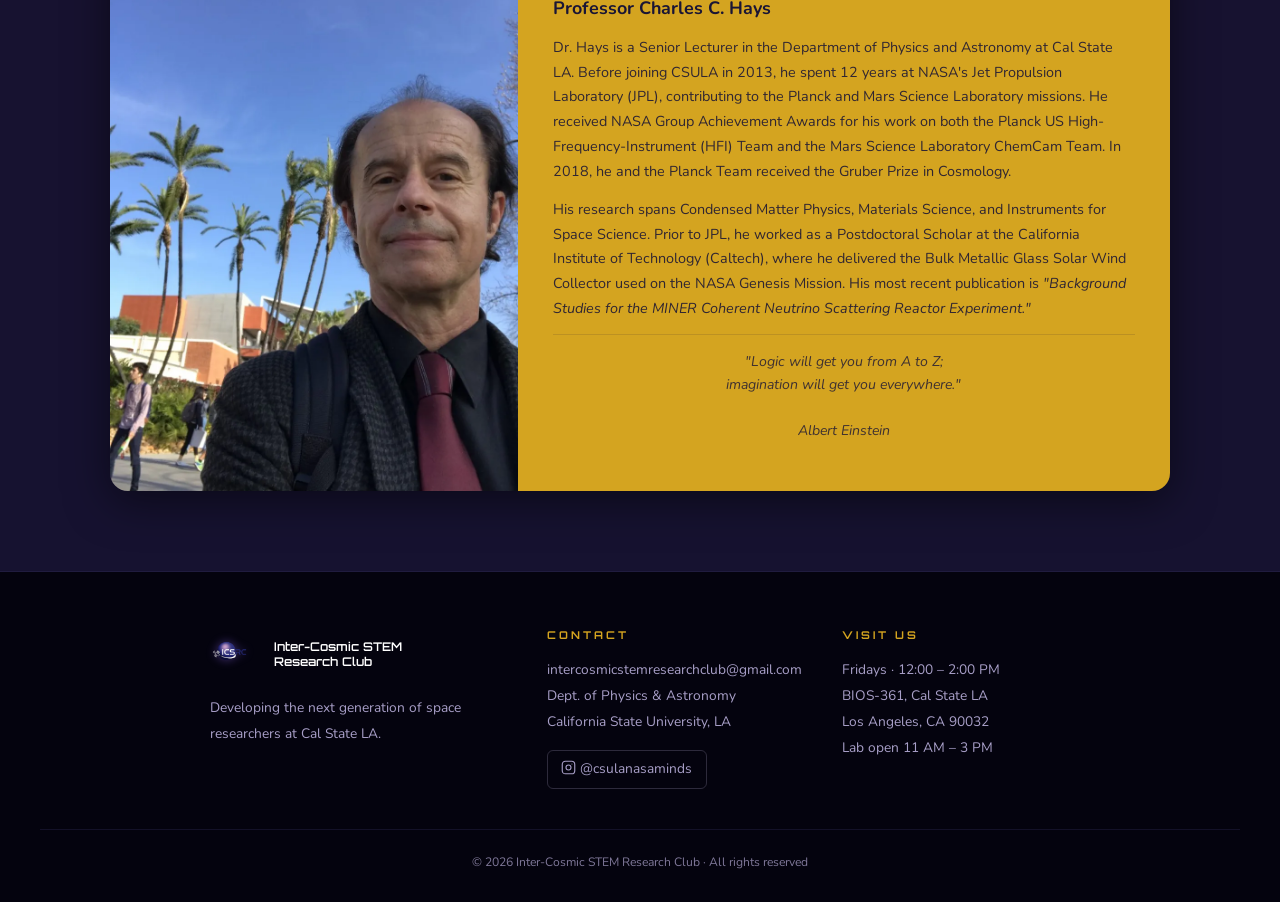
==== commit d99fc3b4: "fix: stabilize alumni carousel and polish loading" ====
--- a/index.html
+++ b/index.html
@@ -1080,7 +1080,6 @@
         <span>Inter-Cosmic STEM<br>Research Club</span>
       </a>
       <p class="footer-tagline">Developing the next generation of space researchers at Cal State LA.</p>
-      <a href="alumni.html">Meet Our Alumni</a>
     </div>
     <div class="footer-col">
       <h4>Contact</h4>
@@ -1213,7 +1212,10 @@
   let activePage = 0;
   let isAnimating = false;
   let resizeFrame = 0;
+  let transitionFallback = 0;
   const moveQueue = [];
+  const maxQueuedMoves = 2;
+  const transitionFallbackDelay = 650;
 
   const visibleAlumni = () => window.matchMedia('(max-width: 760px)').matches ? 1 : 3;
 
@@ -1272,6 +1274,20 @@
     return clone;
   };
 
+  const clearTransitionFallback = () => {
+    if (!transitionFallback) return;
+    clearTimeout(transitionFallback);
+    transitionFallback = 0;
+  };
+
+  const startTransitionFallback = () => {
+    clearTransitionFallback();
+    transitionFallback = window.setTimeout(() => {
+      transitionFallback = 0;
+      if (isAnimating) completeMove();
+    }, transitionFallbackDelay);
+  };
+
   const buildDots = () => {
     alumniDots.innerHTML = '';
     for (let page = 0; page < pageCount(); page++) {
@@ -1288,13 +1304,15 @@
         isAnimating = true;
         const animated = positionTrack(physicalIndex, true);
         updateDots();
-        if (!animated) completeMove();
+        if (animated) startTransitionFallback();
+        else completeMove();
       });
       alumniDots.appendChild(dot);
     }
   };
 
   const buildLoop = () => {
+    clearTransitionFallback();
     moveQueue.length = 0;
     isAnimating = false;
     alumniTrack.querySelectorAll('.alumni-card-clone').forEach(clone => clone.remove());
@@ -1313,6 +1331,8 @@
   };
 
   function completeMove() {
+    if (!isAnimating) return;
+    clearTransitionFallback();
     if (physicalIndex >= alumniCards.length + visibleCount) {
       physicalIndex = visibleCount;
       positionTrack(physicalIndex, false);
@@ -1333,10 +1353,12 @@
     isAnimating = true;
     const animated = positionTrack(physicalIndex, true);
     updateDots();
-    if (!animated) completeMove();
+    if (animated) startTransitionFallback();
+    else completeMove();
   }
 
   const queueMove = direction => {
+    if (isAnimating && moveQueue.length >= maxQueuedMoves) return;
     moveQueue.push(direction);
     runNextMove();
   };
@@ -1357,7 +1379,7 @@
   window.addEventListener('resize', () => {
     cancelAnimationFrame(resizeFrame);
     resizeFrame = requestAnimationFrame(() => {
-      if (visibleCount !== visibleAlumni()) buildLoop();
+      if (isAnimating || visibleCount !== visibleAlumni()) buildLoop();
       else positionTrack(physicalIndex, false);
     });
   });
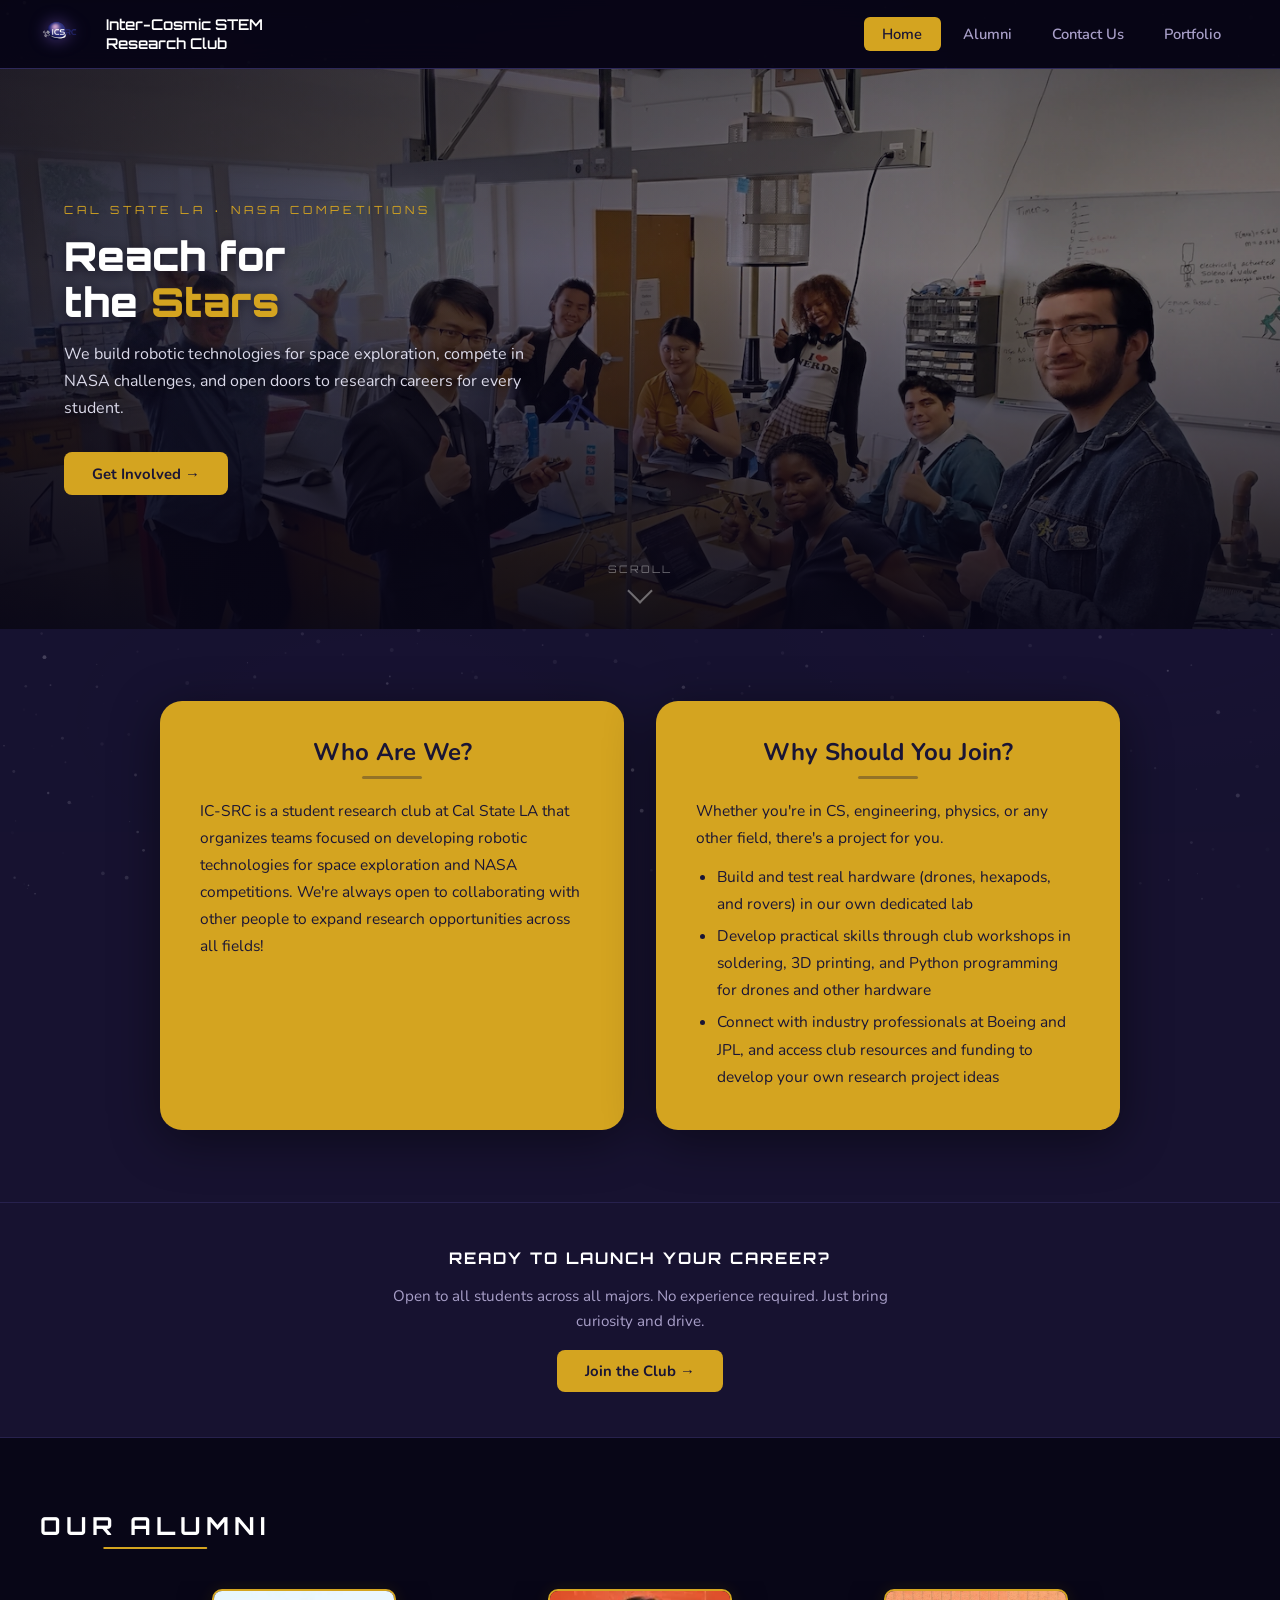
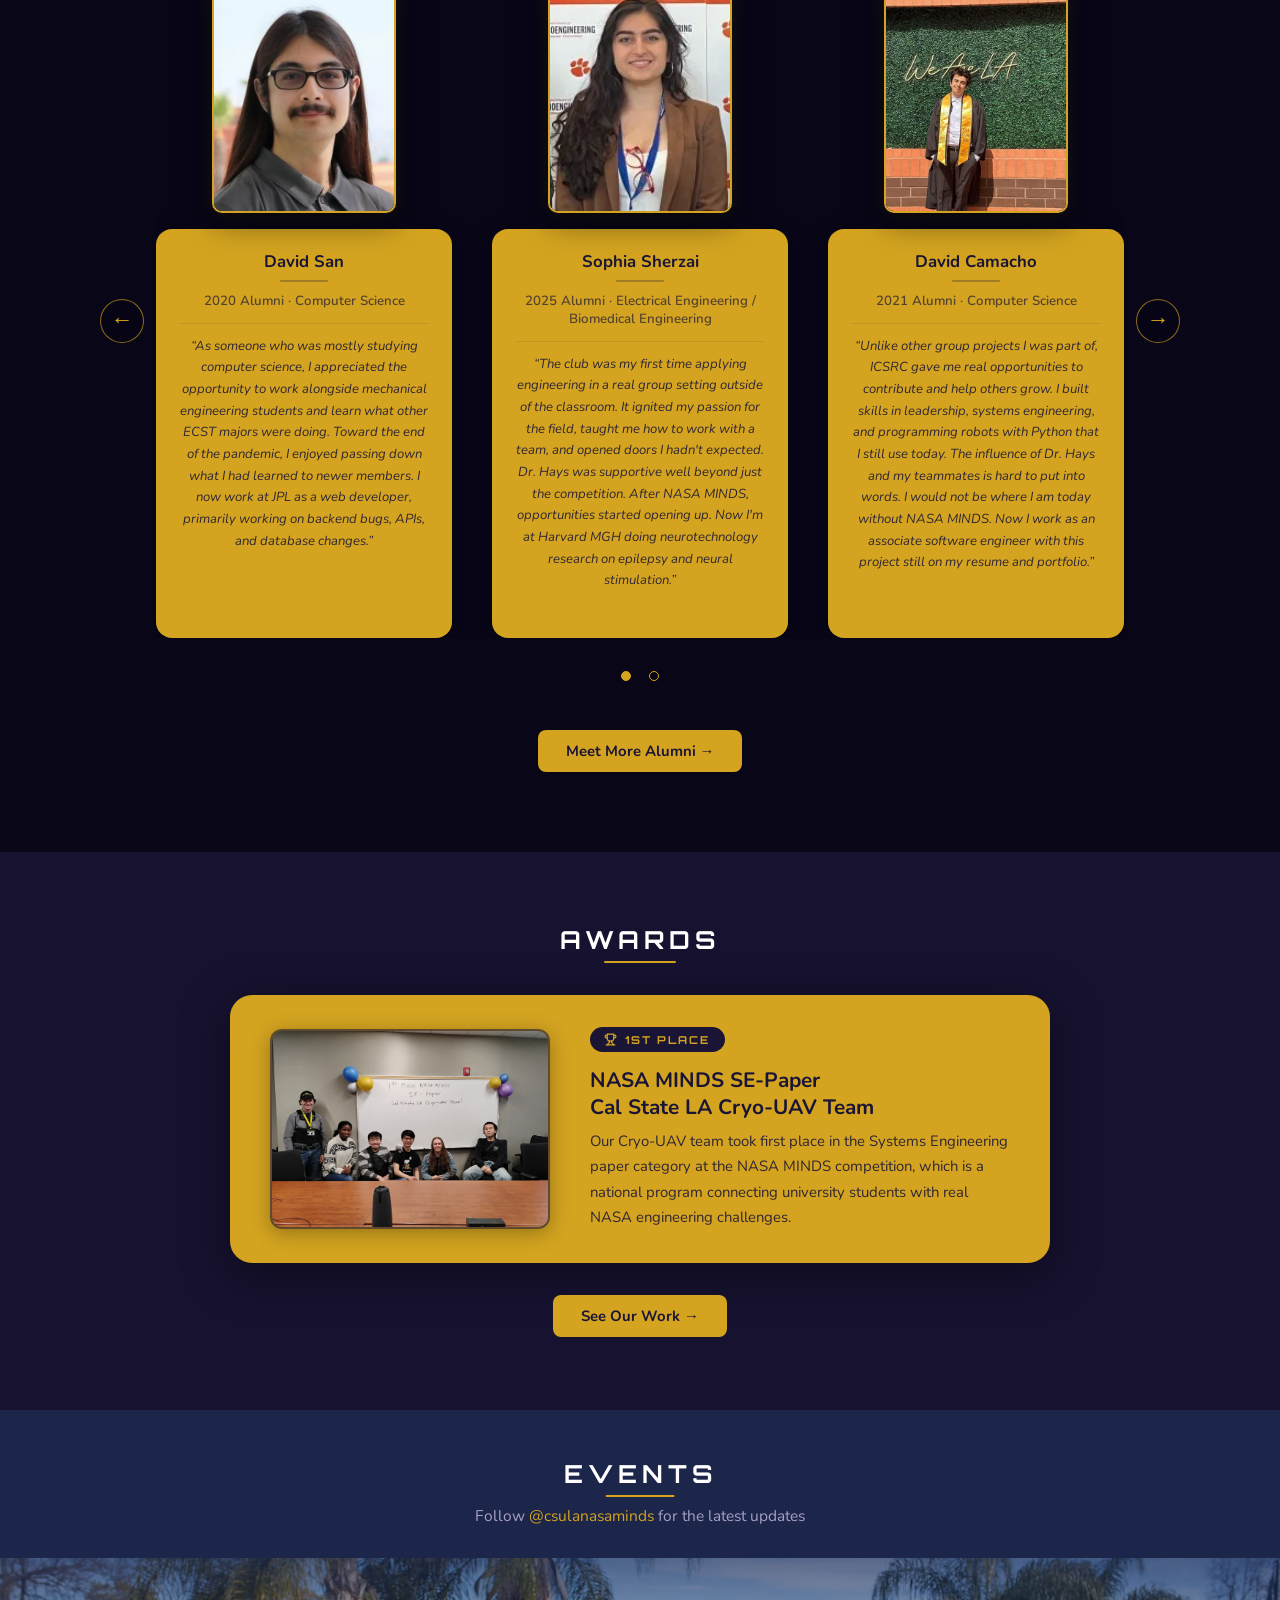
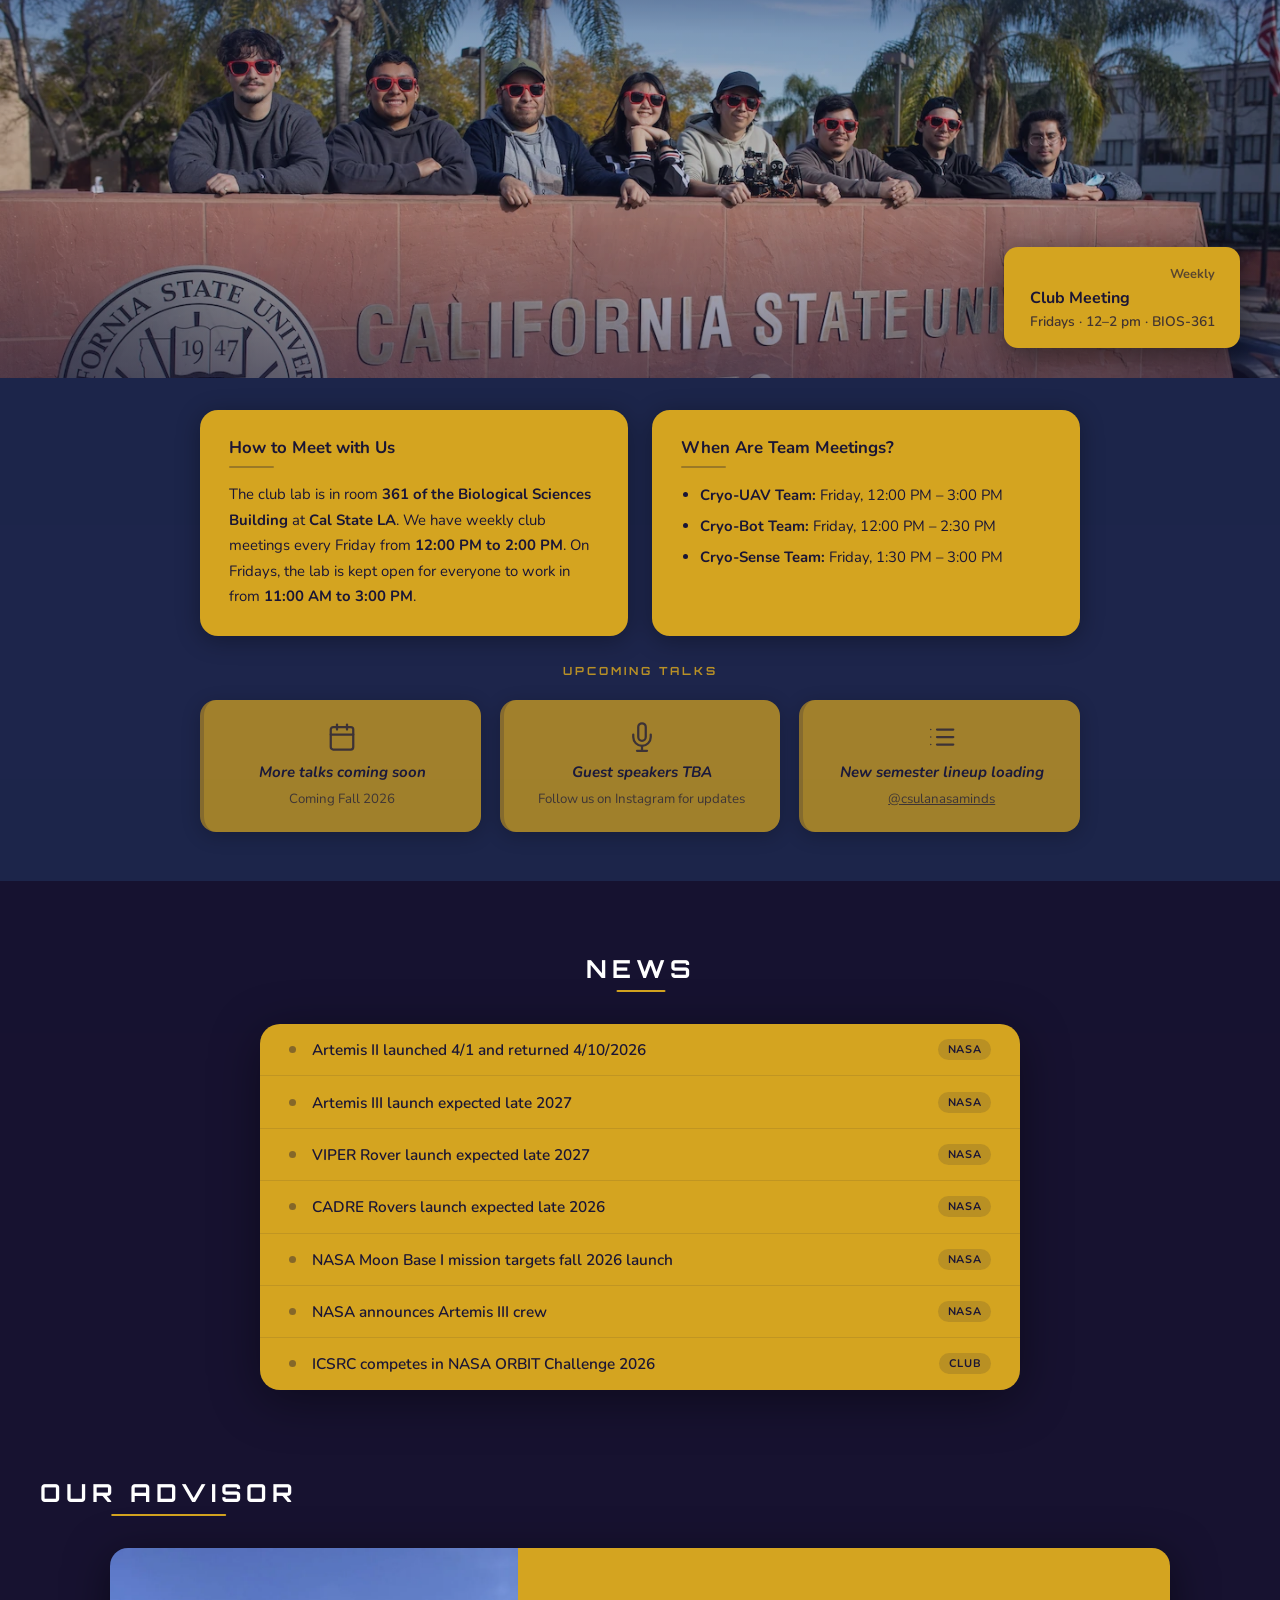
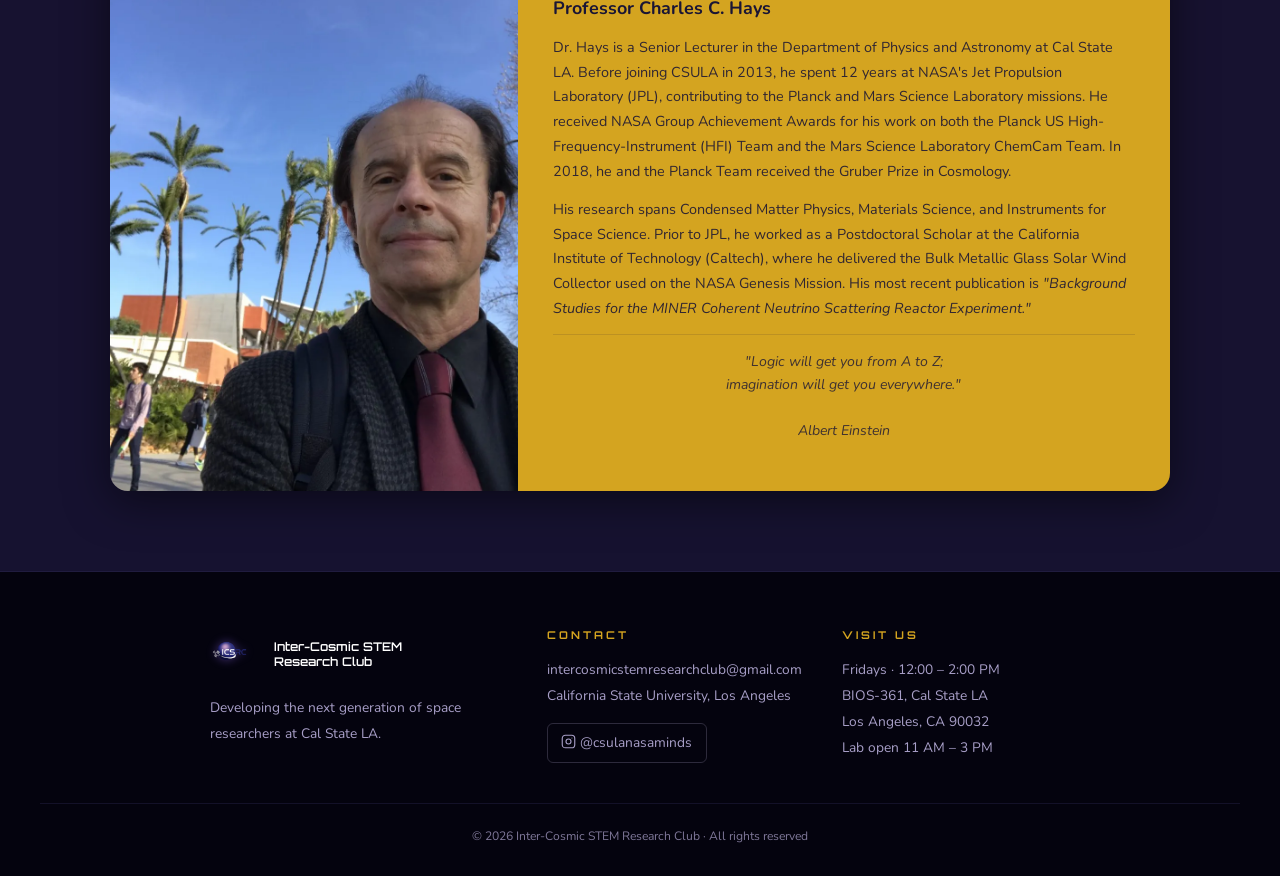
==== commit aa0979a6: "Add Crazyflie flight and mapping showcase" ====
--- a/index.html
+++ b/index.html
@@ -1084,7 +1084,7 @@
     <div class="footer-col">
       <h4>Contact</h4>
       <a href="mailto:intercosmicstemresearchclub@gmail.com">intercosmicstemresearchclub@gmail.com</a>
-      <p>Dept. of Physics &amp; Astronomy<br>California State University, LA</p>
+      <p>California State University, Los Angeles</p>
       <div class="footer-social" style="margin-top:0.9rem;">
         <a href="https://www.instagram.com/csulanasaminds/" target="_blank" rel="noopener">
           <!-- Instagram icon -->
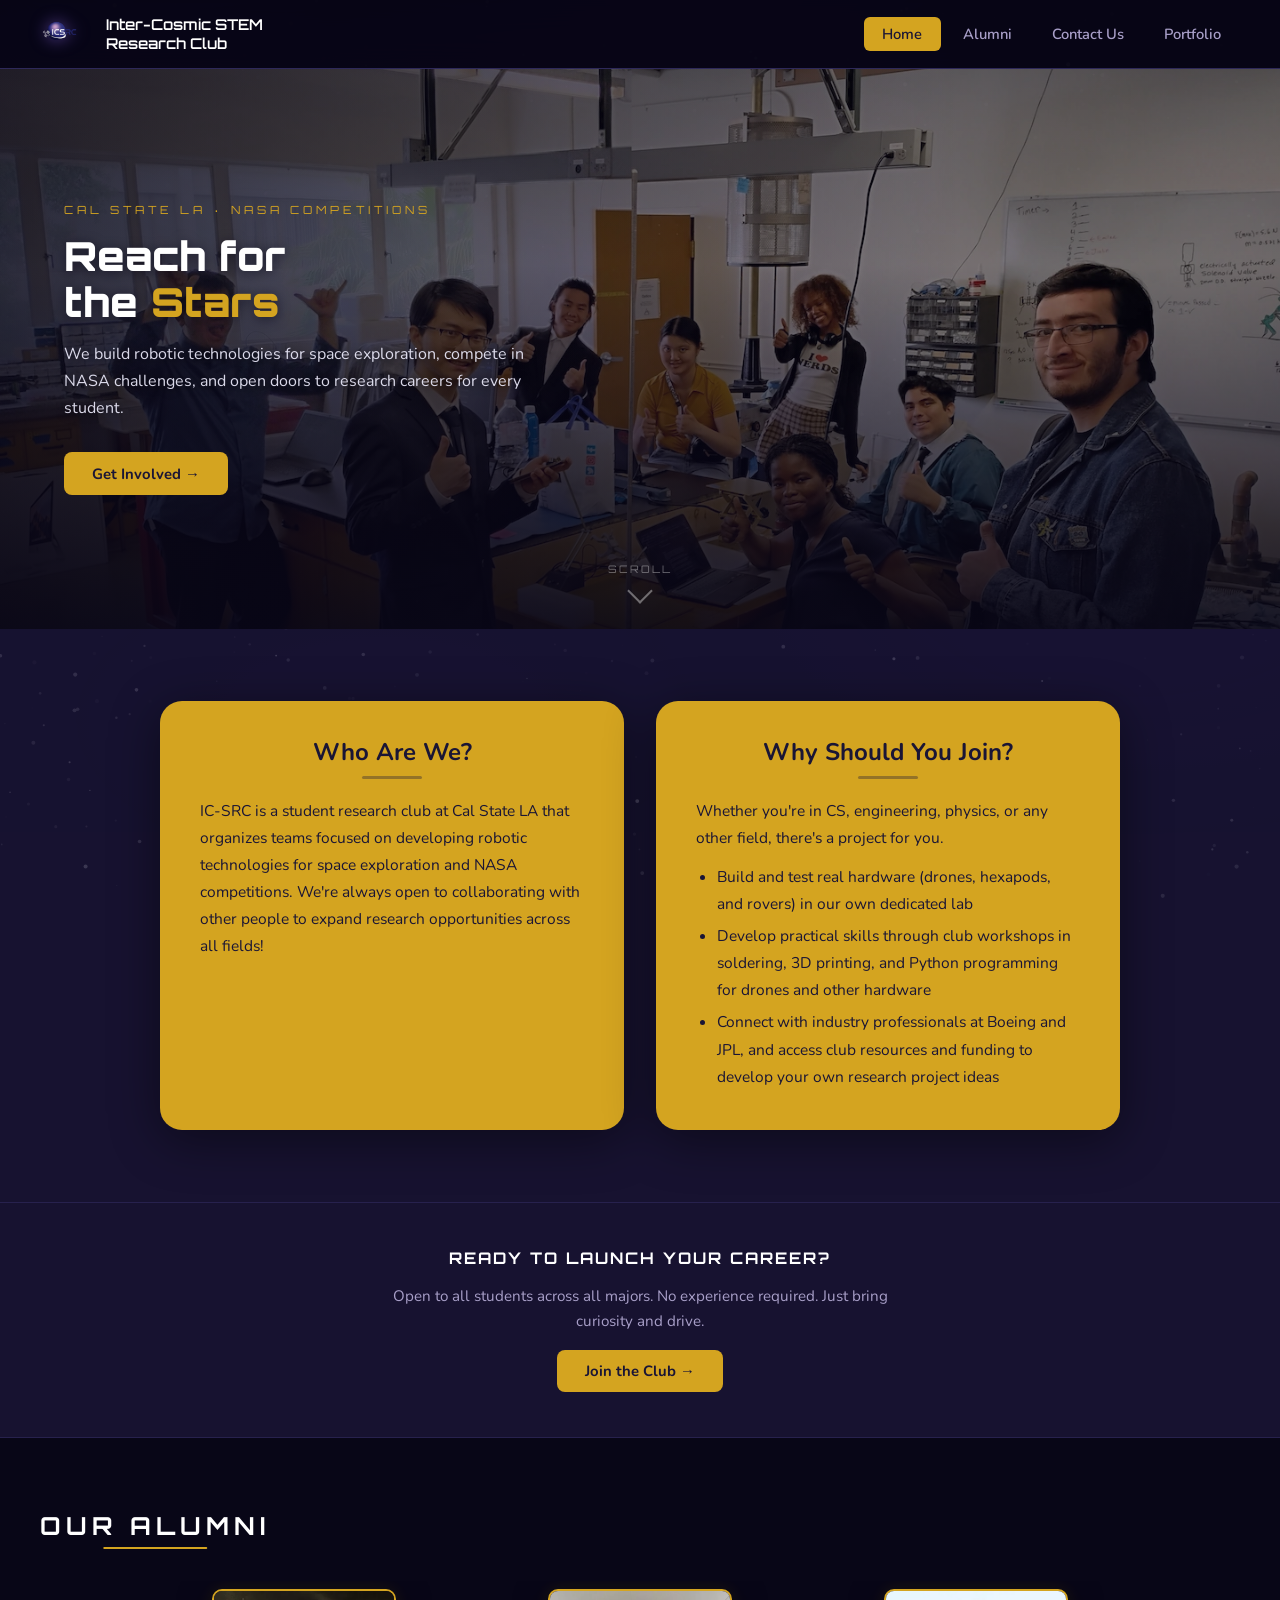
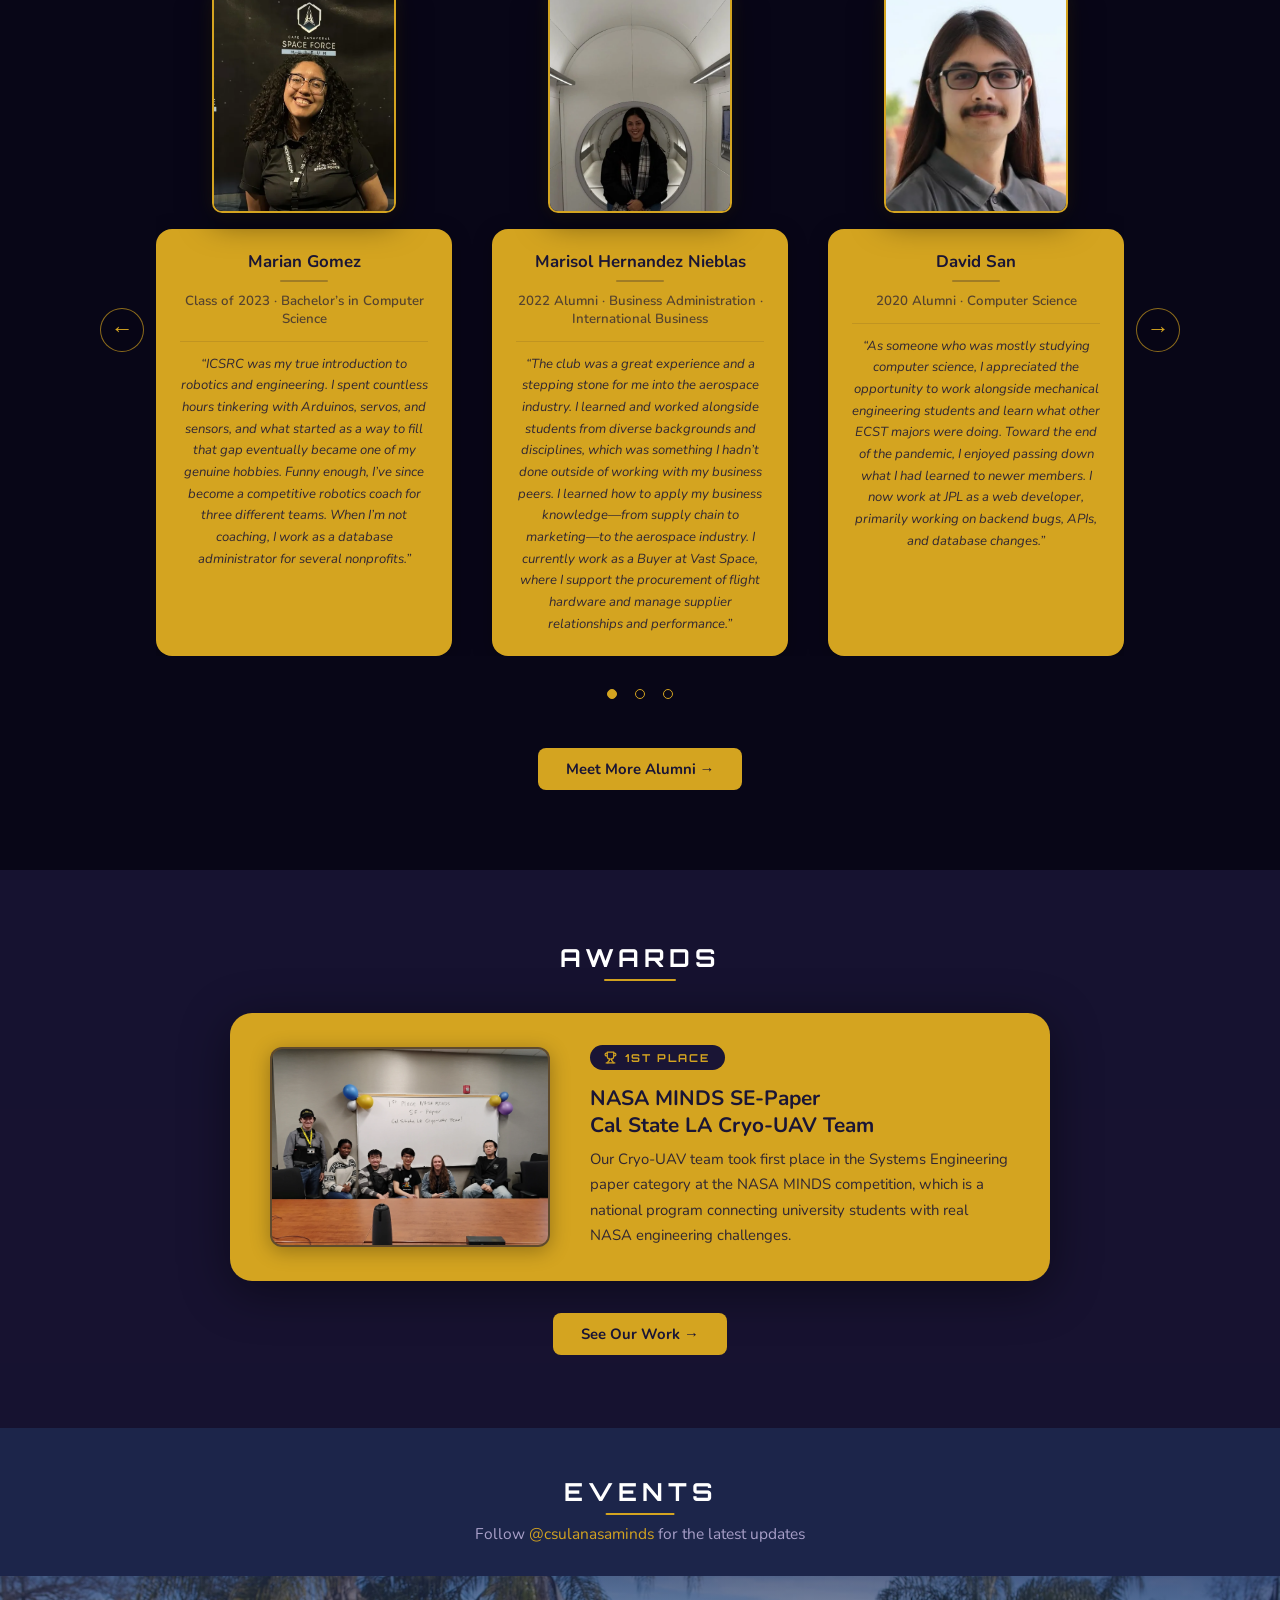
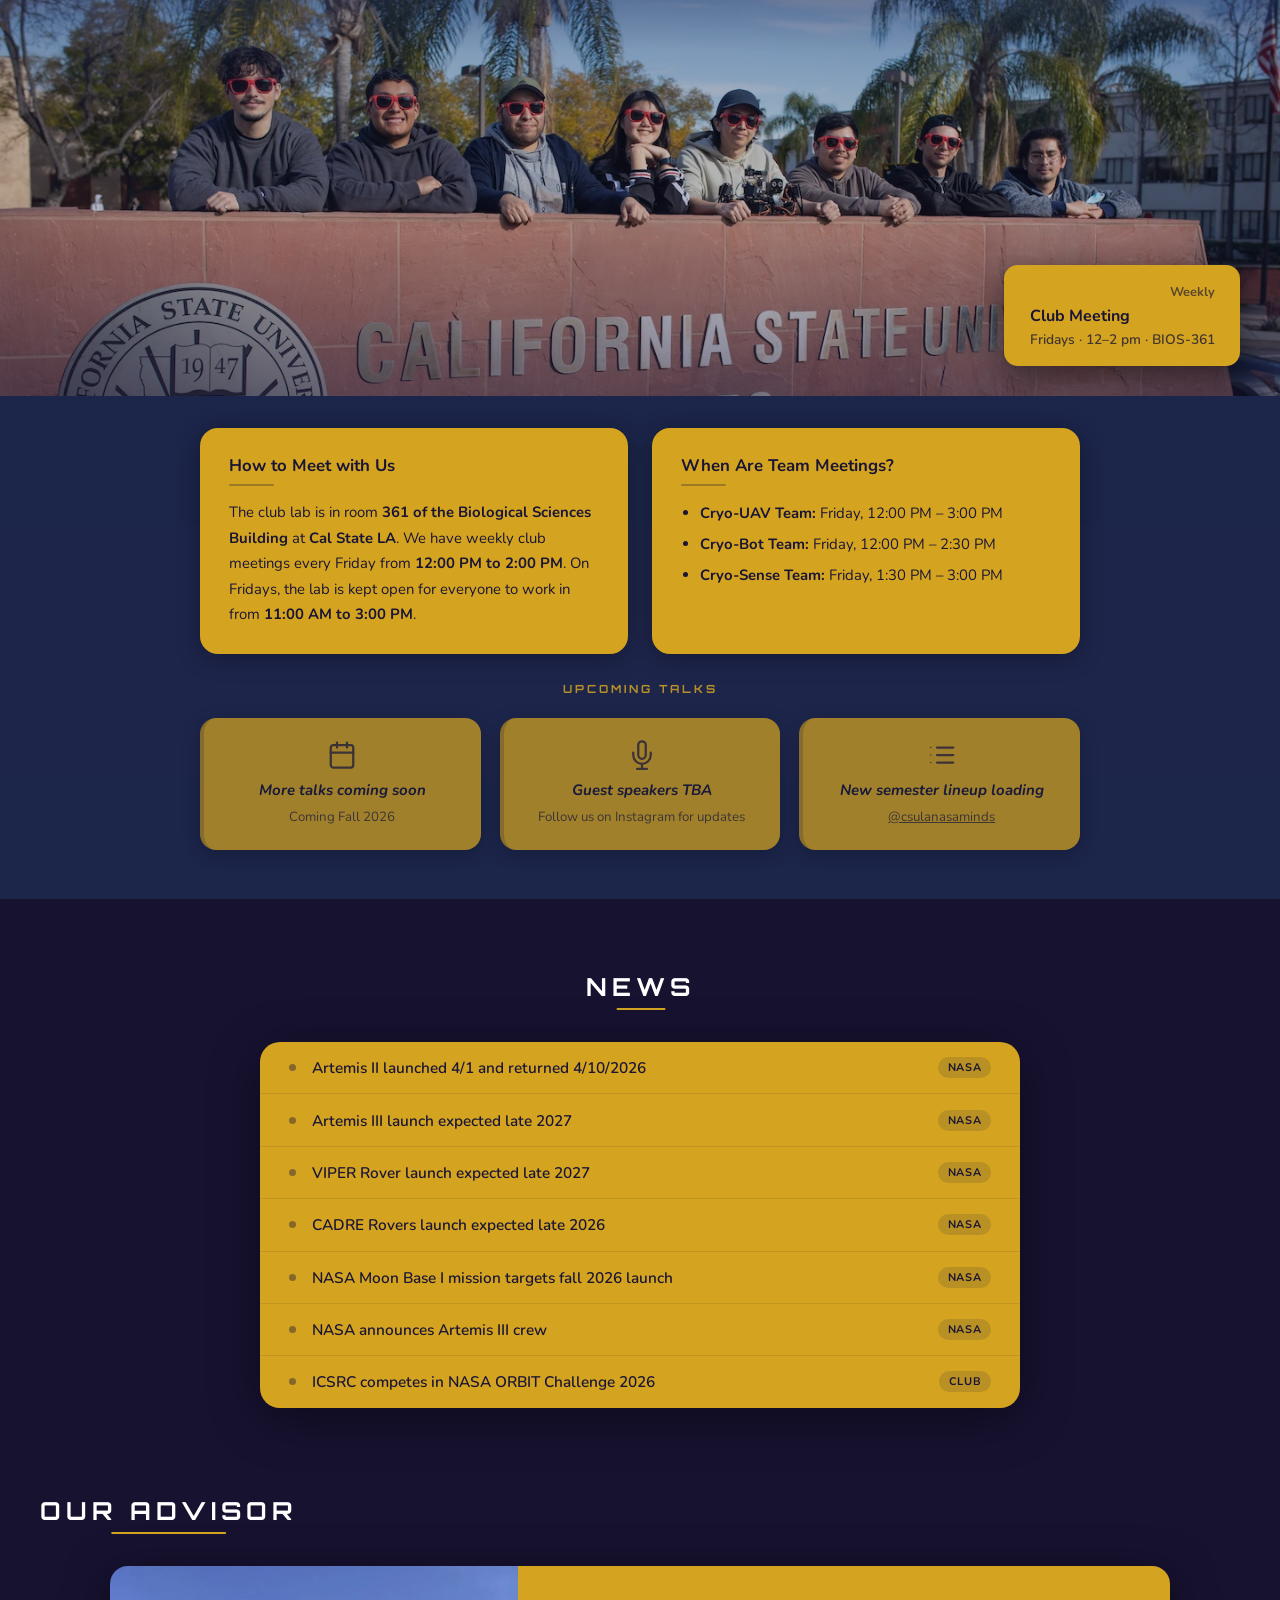
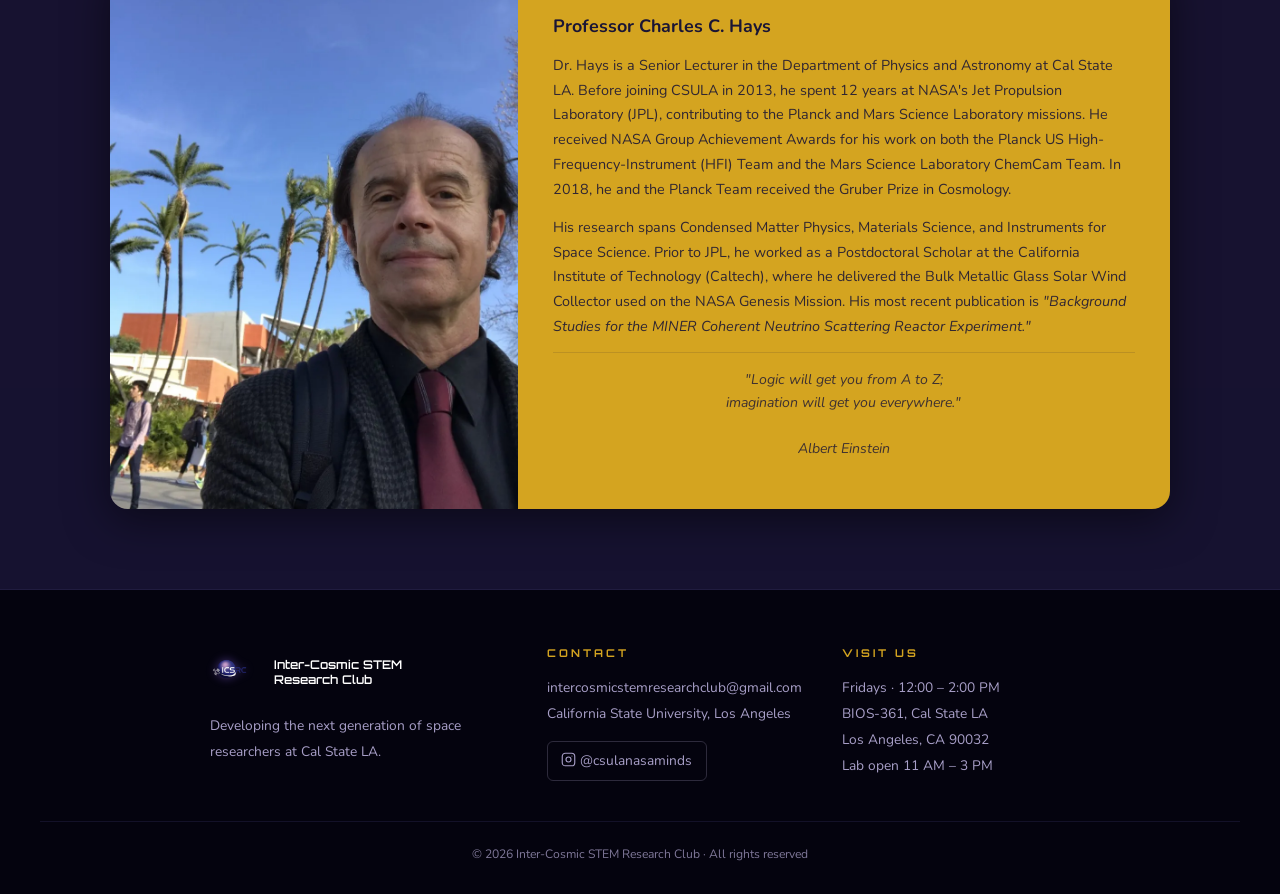
==== commit ac8babd3: "feat(home,alumni): add Marian Gomez and Marisol Hernandez Nieblas profiles - alumni.html: add polish" ====
--- a/index.html
+++ b/index.html
@@ -536,6 +536,7 @@
 .alumni-carousel-viewport { overflow: hidden; margin-top: -8px; padding-top: 8px; transition: height 0.22s ease; }
 .alumni-track { display: flex; align-items: flex-start; gap: 2.5rem; transition: transform 0.5s ease; }
 .alumni-card { display: flex; flex: 0 0 calc((100% - 5rem) / 3); min-width: 0; flex-direction: column; align-items: center; gap: 1rem; transition: transform 0.22s; }
+.alumni-card-placeholder { visibility: hidden; pointer-events: none; }
 .alumni-card:hover { transform: translateY(-5px); }
 a.alumni-card { text-decoration: none; color: inherit; }
 .alumni-photo-wrap { width: 184px; height: 224px; border-radius: 10px; overflow: hidden; border: 2.5px solid var(--gold); box-shadow: 0 8px 32px rgba(0,0,0,0.55), 0 0 18px rgba(212,164,32,0.12); flex-shrink: 0; }
@@ -912,6 +913,8 @@
         <a class="alumni-card" href="https://www.linkedin.com/in/ziyizou6402895/" target="_blank" rel="noopener"><div class="alumni-photo-wrap"><img src="images/alumni-ziyi-zou.webp" loading="lazy" decoding="async" alt="Portrait of Ziyi Zou"></div><div class="alumni-info"><h3>Ziyi Zou</h3><div class="alumni-divider"></div><div class="alumni-meta">2022 Alumni &middot; Biochemistry &middot; Computer Science minor</div><div class="alumni-quote">&ldquo;These projects gave me firsthand experience with the practical aspects of working in a multidisciplinary team that weren’t taught in my classes. I am now a medical student conducting research at the intersection of medicine and technology, and the experience I gained through these projects and from the mentorship of Dr. Hays put me in a position to contribute to research early in medical school.&rdquo;</div></div></a>
         <a class="alumni-card" href="https://www.linkedin.com/in/hchen63/" target="_blank" rel="noopener"><div class="alumni-photo-wrap"><img src="images/alumni-hua-chen.webp" loading="lazy" decoding="async" alt="Portrait of Hua Chen"></div><div class="alumni-info"><h3>Hua Chen</h3><div class="alumni-divider"></div><div class="alumni-meta">2021 Alumni &middot; Computer Science</div><div class="alumni-quote">&ldquo;The club was one of the few opportunities I had to apply classroom knowledge to a real-life application. After NASA Minds, I started working for Vandenberg Space Force Base, building systems to support space launch efforts.&rdquo;</div></div></a>
         <a class="alumni-card" href="https://www.linkedin.com/in/j-cruz-447729225" target="_blank" rel="noopener"><div class="alumni-photo-wrap"><img src="images/alumni-jesus-cruz.jpg" loading="lazy" decoding="async" alt="Portrait of Jesus Cruz"></div><div class="alumni-info"><h3>Jesus Cruz</h3><div class="alumni-divider"></div><div class="alumni-meta">2023 Alumni &middot; Computer Science</div><div class="alumni-quote">&ldquo;I have always been drawn to software engineering projects that interact directly with the physical world as they impose many limitations that then force us as engineers to overcome through our ingenuity. ICSRC provided many of these scenarios and gave me many invaluable lessons that still inform the way I approach my work. I now work as a systems software engineer for NVIDIA in their autonomous vehicles division and am very grateful for the many lessons I learned in my time with ICSRC.&rdquo;</div></div></a>
+        <a class="alumni-card" href="https://www.linkedin.com/in/marian-gomez-cs" target="_blank" rel="noopener"><div class="alumni-photo-wrap"><img src="images/alumni-marian-gomez.webp" loading="lazy" decoding="async" alt="Portrait of Marian Gomez"></div><div class="alumni-info"><h3>Marian Gomez</h3><div class="alumni-divider"></div><div class="alumni-meta">Class of 2023 &middot; Bachelor&rsquo;s in Computer Science</div><div class="alumni-quote">&ldquo;ICSRC was my true introduction to robotics and engineering. I spent countless hours tinkering with Arduinos, servos, and sensors, and what started as a way to fill that gap eventually became one of my genuine hobbies. Funny enough, I&rsquo;ve since become a competitive robotics coach for three different teams. When I&rsquo;m not coaching, I work as a database administrator for several nonprofits.&rdquo;</div></div></a>
+        <a class="alumni-card" href="https://www.linkedin.com/in/marisolhn/" target="_blank" rel="noopener"><div class="alumni-photo-wrap"><img src="images/alumni-marisol-hernandez-nieblas.webp" loading="lazy" decoding="async" alt="Portrait of Marisol Hernandez Nieblas"></div><div class="alumni-info"><h3>Marisol Hernandez Nieblas</h3><div class="alumni-divider"></div><div class="alumni-meta">2022 Alumni &middot; Business Administration &middot; International Business</div><div class="alumni-quote">&ldquo;The club was a great experience and a stepping stone for me into the aerospace industry. I learned and worked alongside students from diverse backgrounds and disciplines, which was something I hadn&rsquo;t done outside of working with my business peers. I learned how to apply my business knowledge&mdash;from supply chain to marketing&mdash;to the aerospace industry. I currently work as a Buyer at Vast Space, where I support the procurement of flight hardware and manage supplier relationships and performance.&rdquo;</div></div></a>
       </div></div>
       <div class="alumni-carousel-controls"><button class="alumni-carousel-button alumni-previous" type="button" aria-label="Show previous alumni">&larr;</button><div class="alumni-carousel-dots" aria-label="Alumni carousel pages"></div><button class="alumni-carousel-button alumni-next" type="button" aria-label="Show next alumni">&rarr;</button></div>
     </div>
@@ -1213,6 +1216,7 @@
   let isAnimating = false;
   let resizeFrame = 0;
   let transitionFallback = 0;
+  let loopCards = [];
   const moveQueue = [];
   const maxQueuedMoves = 2;
   const transitionFallbackDelay = 650;
@@ -1220,6 +1224,27 @@
   const visibleAlumni = () => window.matchMedia('(max-width: 760px)').matches ? 1 : 3;
 
   const pageCount = () => Math.ceil(alumniCards.length / visibleCount);
+
+  const createPlaceholder = () => {
+    const placeholder = document.createElement('div');
+    placeholder.className = 'alumni-card alumni-card-placeholder';
+    placeholder.setAttribute('aria-hidden', 'true');
+    return placeholder;
+  };
+
+  const buildDisplayCards = () => {
+    if (visibleCount === 1 || alumniCards.length % visibleCount === 0) return [...alumniCards];
+    const remainder = alumniCards.length % visibleCount;
+    const completeCardCount = alumniCards.length - remainder;
+    const displayCards = alumniCards.slice(0, completeCardCount);
+    const finalCards = alumniCards.slice(completeCardCount);
+    if (remainder === 1) {
+      displayCards.push(createPlaceholder(), finalCards[0], createPlaceholder());
+    } else {
+      displayCards.push(finalCards[0], createPlaceholder(), finalCards[1]);
+    }
+    return displayCards;
+  };
 
   const updateDots = () => {
     Array.from(alumniDots.children).forEach((dot, page) => {
@@ -1315,15 +1340,19 @@
     clearTransitionFallback();
     moveQueue.length = 0;
     isAnimating = false;
-    alumniTrack.querySelectorAll('.alumni-card-clone').forEach(clone => clone.remove());
+    alumniTrack.querySelectorAll('.alumni-card-clone, .alumni-card-placeholder').forEach(card => card.remove());
     const firstVisibleCard = activePage * (visibleCount || visibleAlumni());
     visibleCount = visibleAlumni();
     activePage = Math.floor(firstVisibleCard / visibleCount) % pageCount();
 
+    alumniCards.forEach(card => alumniTrack.appendChild(card));
+    loopCards = buildDisplayCards();
+    loopCards.forEach(card => alumniTrack.appendChild(card));
+
     const leadingClones = document.createDocumentFragment();
-    alumniCards.slice(-visibleCount).forEach(card => leadingClones.appendChild(prepareClone(card)));
+    loopCards.slice(-visibleCount).forEach(card => leadingClones.appendChild(prepareClone(card)));
     alumniTrack.insertBefore(leadingClones, alumniTrack.firstChild);
-    alumniCards.slice(0, visibleCount).forEach(card => alumniTrack.appendChild(prepareClone(card)));
+    loopCards.slice(0, visibleCount).forEach(card => alumniTrack.appendChild(prepareClone(card)));
 
     physicalIndex = visibleCount + (activePage * visibleCount);
     positionTrack(physicalIndex, false);
@@ -1333,11 +1362,11 @@
   function completeMove() {
     if (!isAnimating) return;
     clearTransitionFallback();
-    if (physicalIndex >= alumniCards.length + visibleCount) {
+    if (physicalIndex >= loopCards.length + visibleCount) {
       physicalIndex = visibleCount;
       positionTrack(physicalIndex, false);
     } else if (physicalIndex <= 0) {
-      physicalIndex = alumniCards.length;
+      physicalIndex = loopCards.length;
       positionTrack(physicalIndex, false);
     }
 
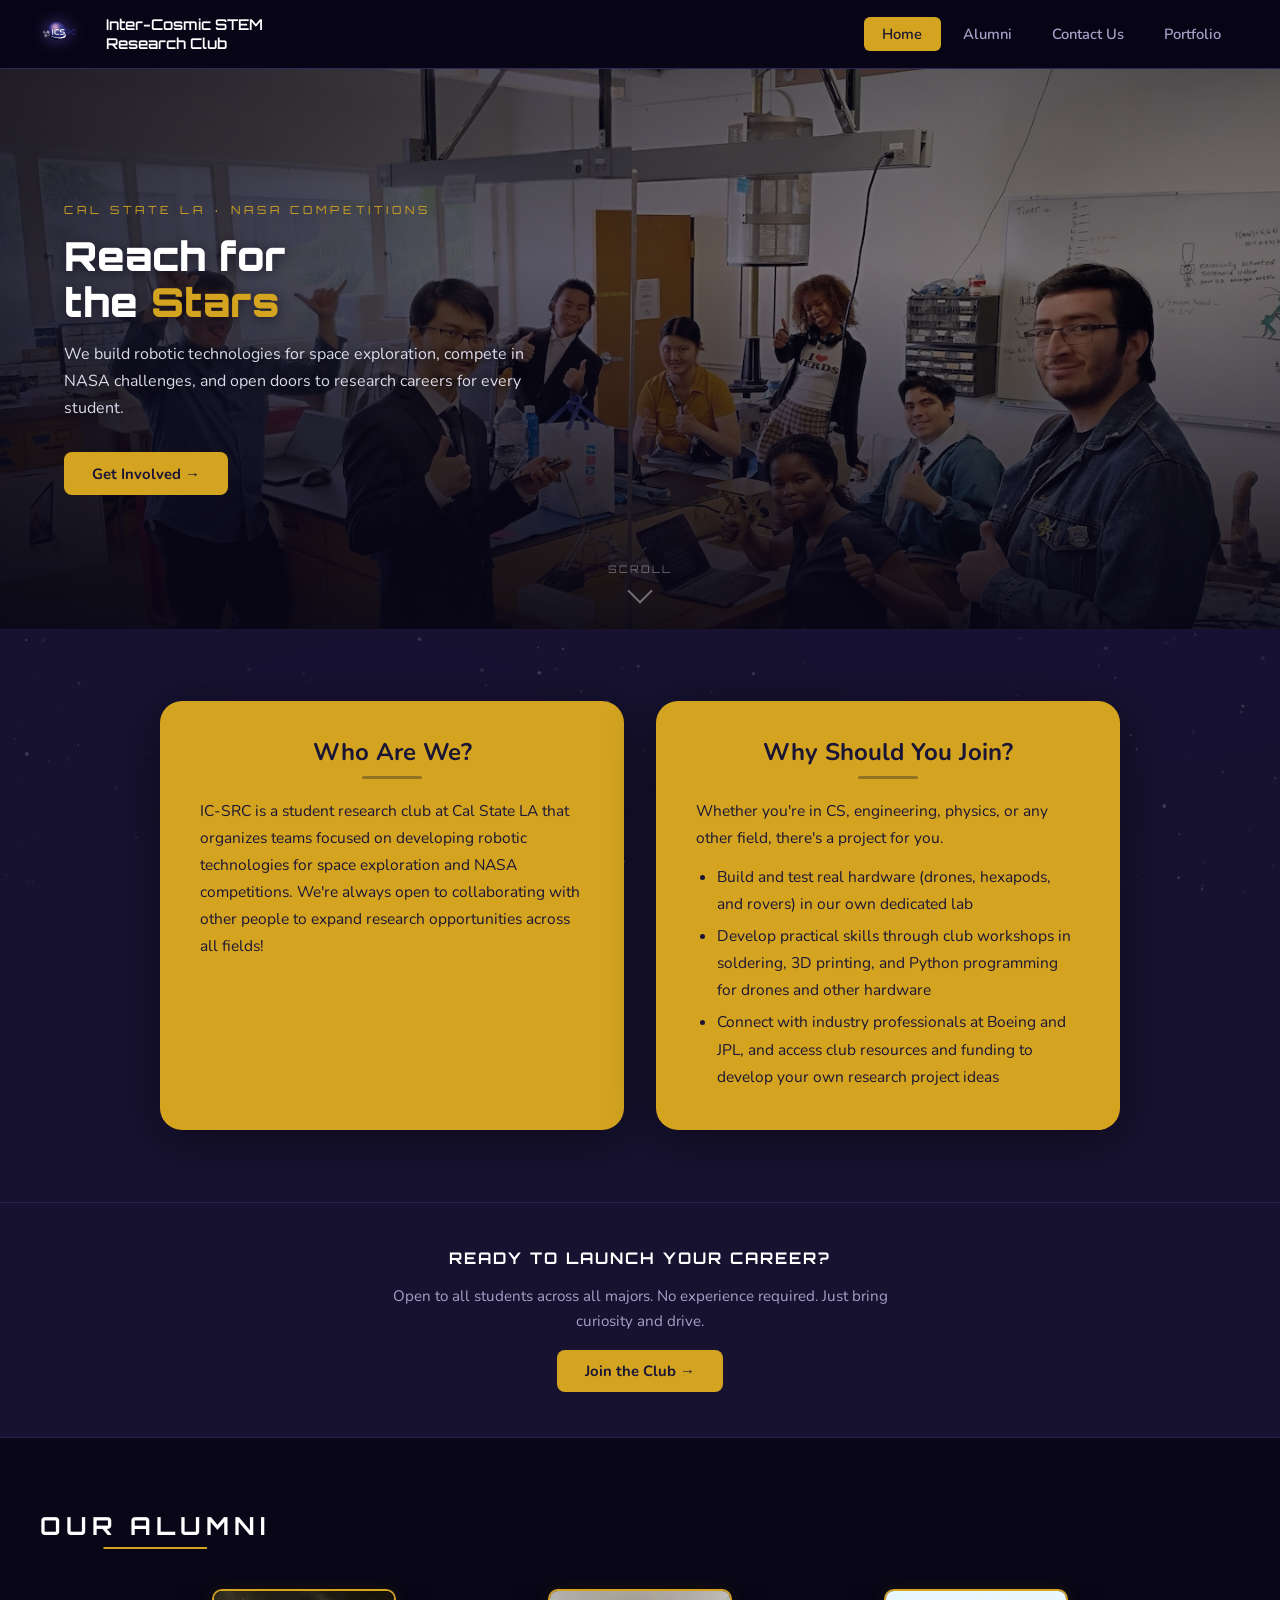
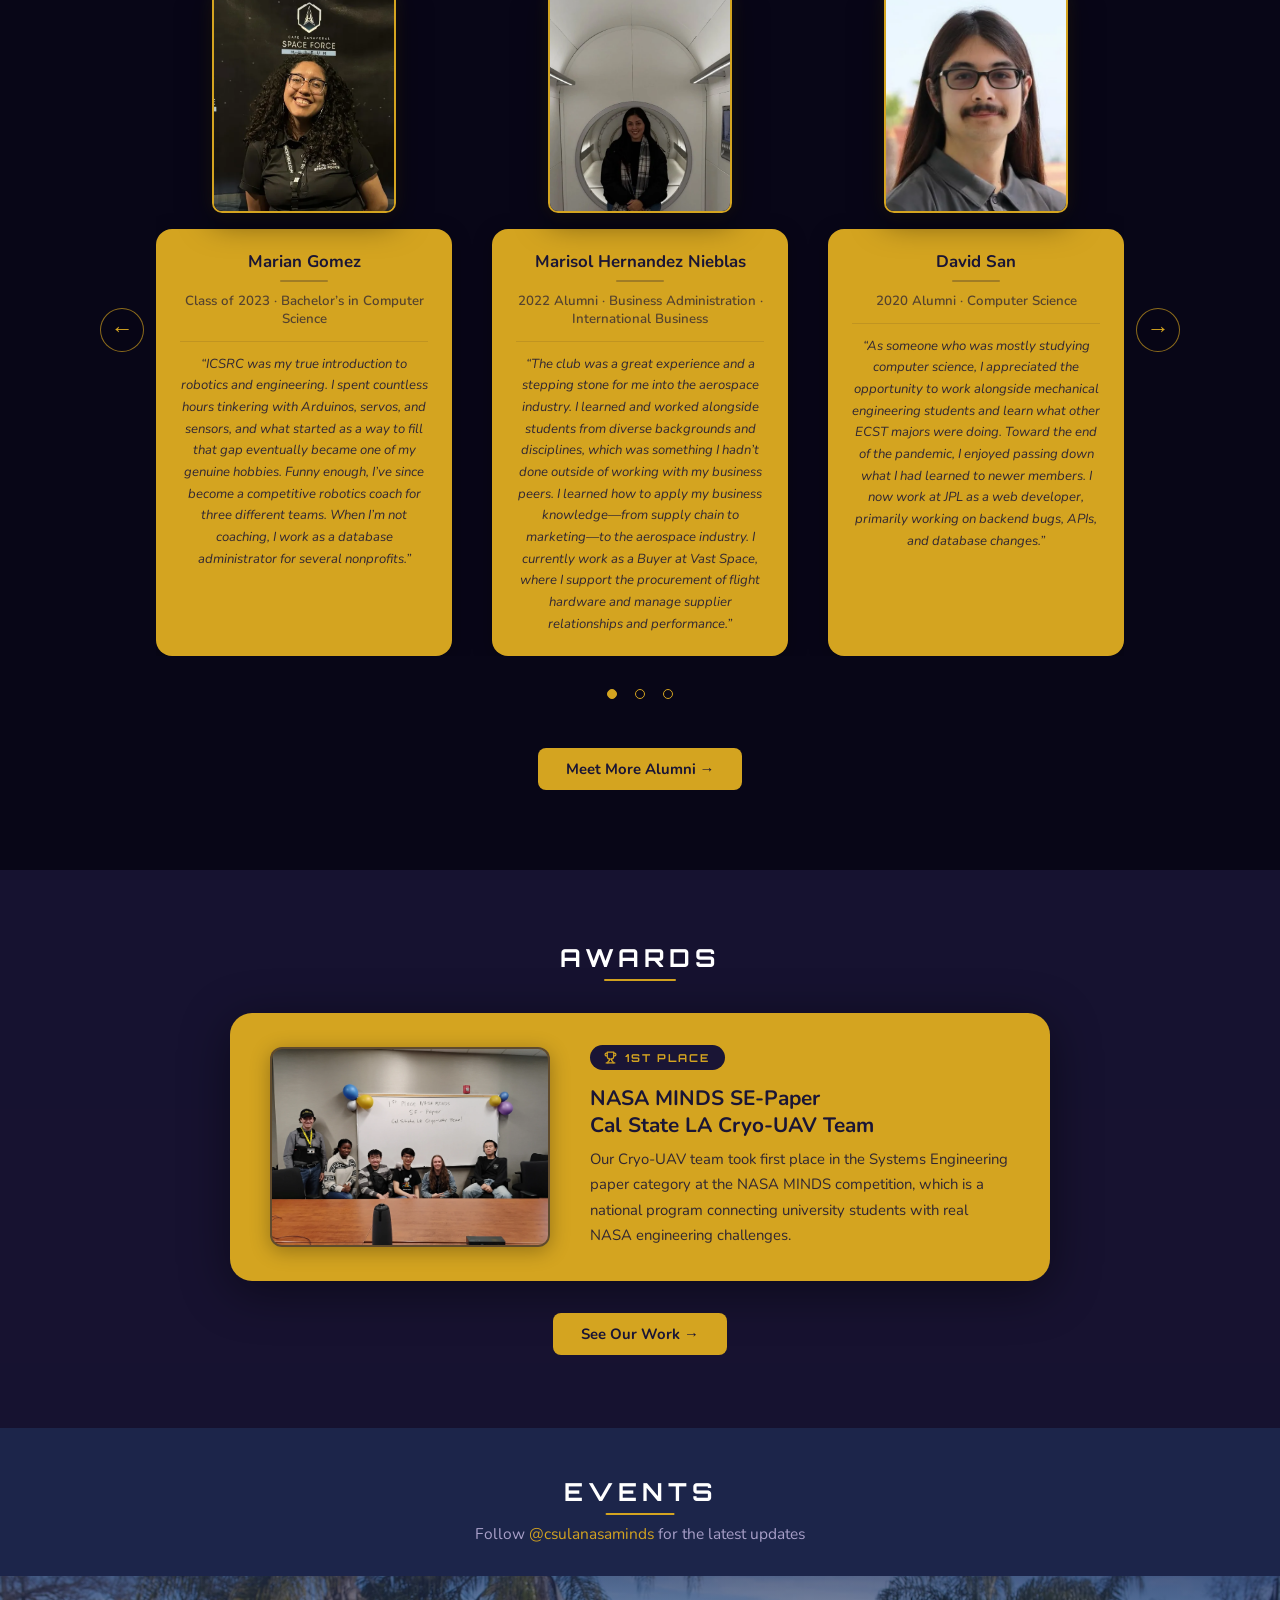
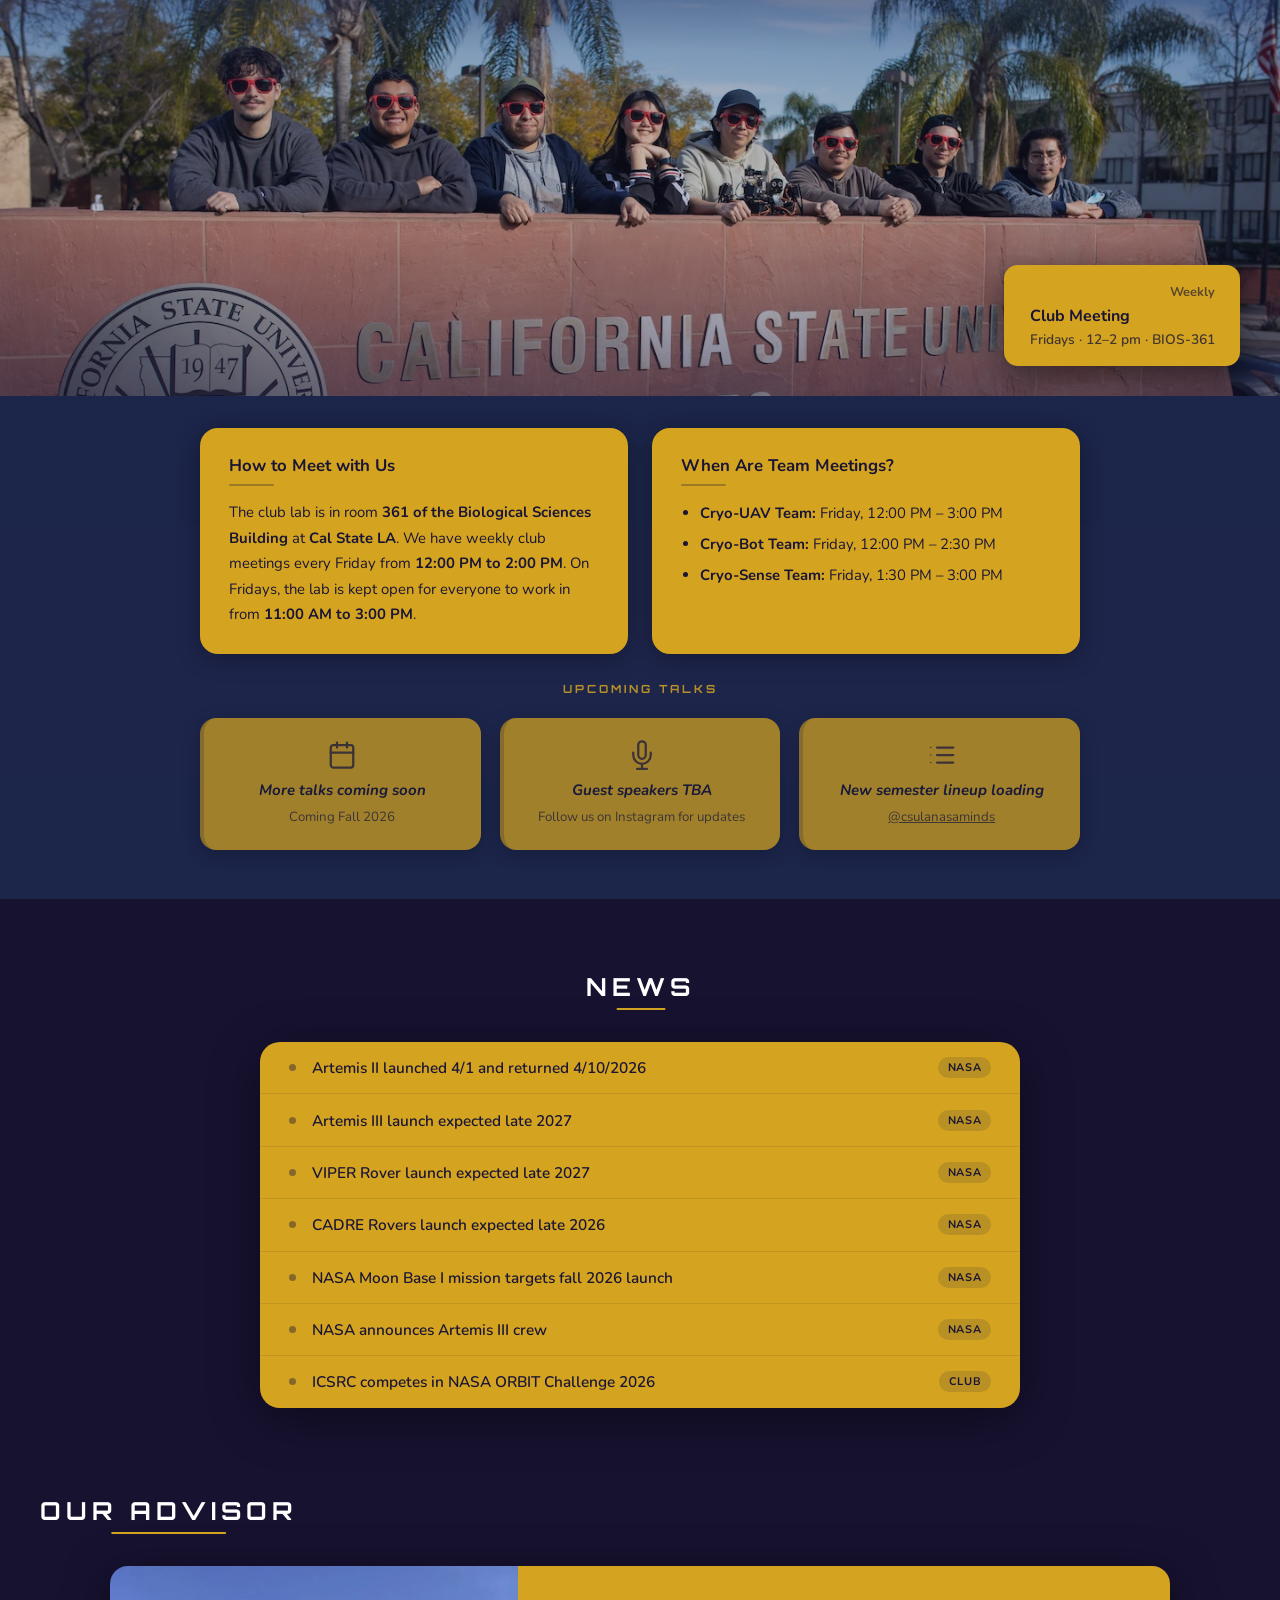
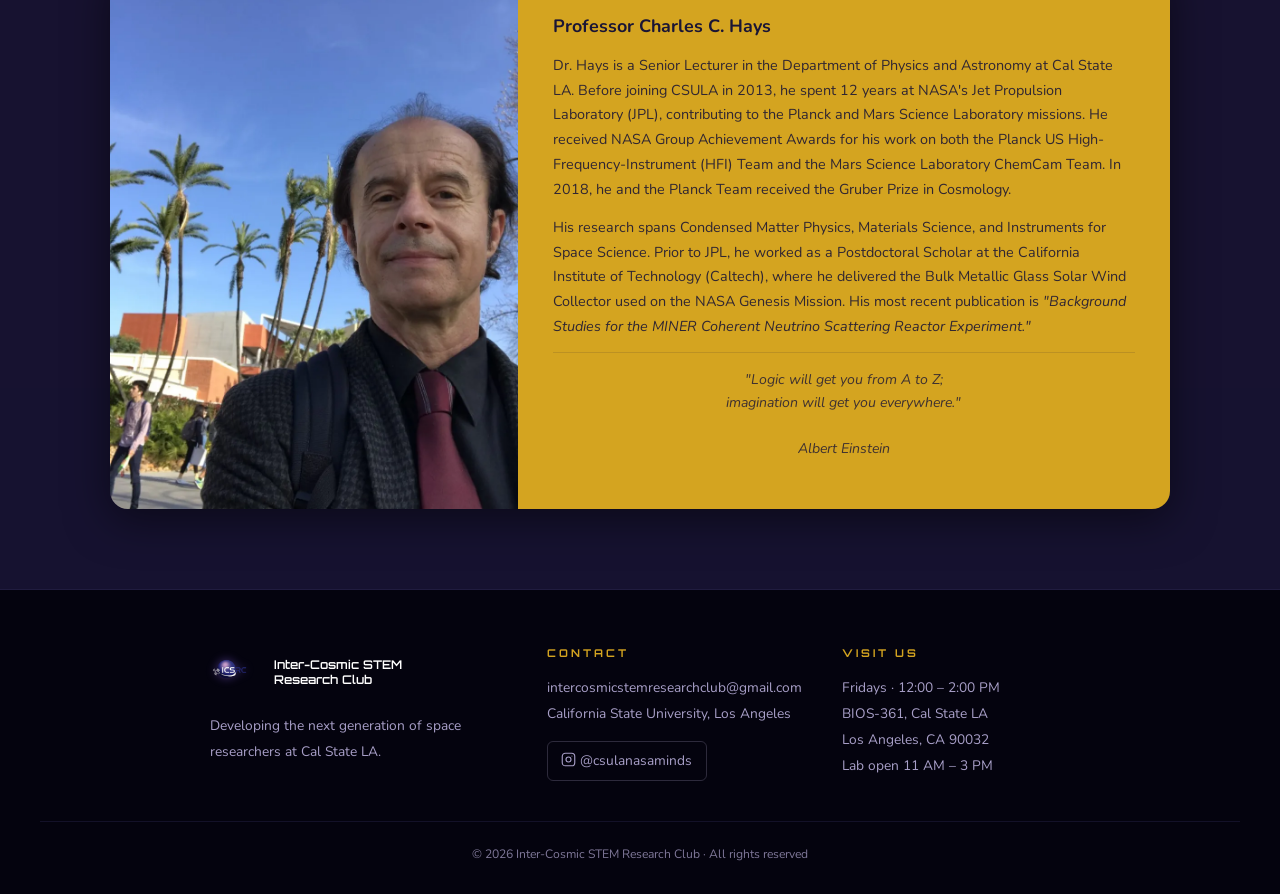
==== commit f0d7d2fa: "feat(home): add interactive ICSRC alumni coin - index.html: place a responsive two-sided coin betwee" ====
--- a/index.html
+++ b/index.html
@@ -537,7 +537,34 @@
 .alumni-track { display: flex; align-items: flex-start; gap: 2.5rem; transition: transform 0.5s ease; }
 .alumni-card { display: flex; flex: 0 0 calc((100% - 5rem) / 3); min-width: 0; flex-direction: column; align-items: center; gap: 1rem; transition: transform 0.22s; }
 .alumni-card-placeholder { visibility: hidden; pointer-events: none; }
+.alumni-coin-slot { position: relative; align-self: stretch; pointer-events: none; }
+.alumni-coin {
+  position: absolute; top: calc(224px + 0.5rem); left: 50%; width: min(204px, 86%); aspect-ratio: 1;
+  padding: 0; border: 0; border-radius: 50%; background: transparent; cursor: pointer;
+  perspective: 900px; pointer-events: auto; transform: translate(-50%, -50%);
+}
+.alumni-coin-inner { position: absolute; inset: 0; transition: transform 0.7s cubic-bezier(0.2, 0.72, 0.2, 1); transform-style: preserve-3d; }
+.alumni-coin[aria-pressed="true"] .alumni-coin-inner { transform: rotateY(180deg); }
+.alumni-coin-face {
+  position: absolute; inset: 0; display: grid; overflow: hidden; place-items: center; border: 3px solid var(--gold);
+  border-radius: 50%; backface-visibility: hidden; box-shadow: 0 10px 34px rgba(0,0,0,0.55), 0 0 26px rgba(212,164,32,0.24), inset 0 0 0 2px rgba(255,255,255,0.1);
+}
+.alumni-coin-front {
+  background:
+    radial-gradient(circle at 24% 25%, rgba(255,255,255,0.72) 0 1px, transparent 1.7px),
+    radial-gradient(circle at 76% 29%, rgba(255,255,255,0.55) 0 1px, transparent 1.7px),
+    radial-gradient(circle at 66% 76%, rgba(255,255,255,0.46) 0 1px, transparent 1.7px),
+    radial-gradient(circle at 42% 54%, rgba(78,62,164,0.72), transparent 48%),
+    #080616;
+}
+.alumni-coin-front img { position: absolute; top: 50%; left: 50%; width: 152%; height: auto; max-width: none; transform: translate(-50%, -46%); }
+.alumni-coin-back { background: #080616; transform: rotateY(180deg); }
+.alumni-coin-back img { position: absolute; top: 50%; left: 50%; width: 190%; height: auto; max-width: none; transform: translate(-53%, -65%); }
+.alumni-coin:hover .alumni-coin-face { box-shadow: 0 12px 38px rgba(0,0,0,0.6), 0 0 32px rgba(212,164,32,0.4), inset 0 0 0 2px rgba(255,255,255,0.14); }
+.alumni-coin:focus-visible { outline: 3px solid #fff; outline-offset: 5px; }
+.alumni-card-clone .alumni-coin { pointer-events: none; }
 .alumni-card:hover { transform: translateY(-5px); }
+.alumni-coin-slot:hover { transform: none; }
 a.alumni-card { text-decoration: none; color: inherit; }
 .alumni-photo-wrap { width: 184px; height: 224px; border-radius: 10px; overflow: hidden; border: 2.5px solid var(--gold); box-shadow: 0 8px 32px rgba(0,0,0,0.55), 0 0 18px rgba(212,164,32,0.12); flex-shrink: 0; }
 .alumni-photo-wrap img { width: 100%; height: 100%; object-fit: cover; object-position: center 15%; display: block; }
@@ -688,6 +715,7 @@
   .alumni-section { padding: 3.5rem 1.25rem 4rem; }
   .alumni-carousel { padding: 0; }
   .alumni-card { flex-basis: 100%; }
+  .alumni-coin-slot { display: none; }
   .alumni-carousel-controls { gap: 1rem; }
   .alumni-carousel-button { position: static; transform: none; }
   .alumni-carousel-dots { order: 2; }
@@ -704,6 +732,7 @@
   .alumni-carousel-button { transition: none; }
   .alumni-card:hover { transform: none; }
   .alumni-photo-wrap::before { animation: none; }
+  .alumni-coin-inner { transition: none; }
 }
 
 </style>
@@ -1232,6 +1261,19 @@
     return placeholder;
   };
 
+  const createCoinSlot = () => {
+    const slot = document.createElement('div');
+    slot.className = 'alumni-card alumni-coin-slot';
+    slot.innerHTML = `
+      <button class="alumni-coin" type="button" aria-label="Flip coin to show the moon mascot" aria-pressed="false">
+        <span class="alumni-coin-inner" aria-hidden="true">
+          <span class="alumni-coin-face alumni-coin-front"><img src="images/alumni-coin-logo-original.PNG" alt=""></span>
+          <span class="alumni-coin-face alumni-coin-back"><img src="images/alumni-moon-mascot-original.jpg" alt=""></span>
+        </span>
+      </button>`;
+    return slot;
+  };
+
   const buildDisplayCards = () => {
     if (visibleCount === 1 || alumniCards.length % visibleCount === 0) return [...alumniCards];
     const remainder = alumniCards.length % visibleCount;
@@ -1241,7 +1283,7 @@
     if (remainder === 1) {
       displayCards.push(createPlaceholder(), finalCards[0], createPlaceholder());
     } else {
-      displayCards.push(finalCards[0], createPlaceholder(), finalCards[1]);
+      displayCards.push(finalCards[0], createCoinSlot(), finalCards[1]);
     }
     return displayCards;
   };
@@ -1340,7 +1382,7 @@
     clearTransitionFallback();
     moveQueue.length = 0;
     isAnimating = false;
-    alumniTrack.querySelectorAll('.alumni-card-clone, .alumni-card-placeholder').forEach(card => card.remove());
+    alumniTrack.querySelectorAll('.alumni-card-clone, .alumni-card-placeholder, .alumni-coin-slot').forEach(card => card.remove());
     const firstVisibleCard = activePage * (visibleCount || visibleAlumni());
     visibleCount = visibleAlumni();
     activePage = Math.floor(firstVisibleCard / visibleCount) % pageCount();
@@ -1399,6 +1441,13 @@
 
   previousAlumni.addEventListener('click', () => queueMove(-1));
   nextAlumni.addEventListener('click', () => queueMove(1));
+  alumniCarousel.addEventListener('click', event => {
+    const coin = event.target.closest('.alumni-coin');
+    if (!coin || coin.closest('.alumni-card-clone')) return;
+    const showMascot = coin.getAttribute('aria-pressed') !== 'true';
+    coin.setAttribute('aria-pressed', String(showMascot));
+    coin.setAttribute('aria-label', showMascot ? 'Flip coin to show the ICSRC logo' : 'Flip coin to show the moon mascot');
+  });
   reducedMotion.addEventListener('change', event => {
     if (event.matches && isAnimating) {
       positionTrack(physicalIndex, false);
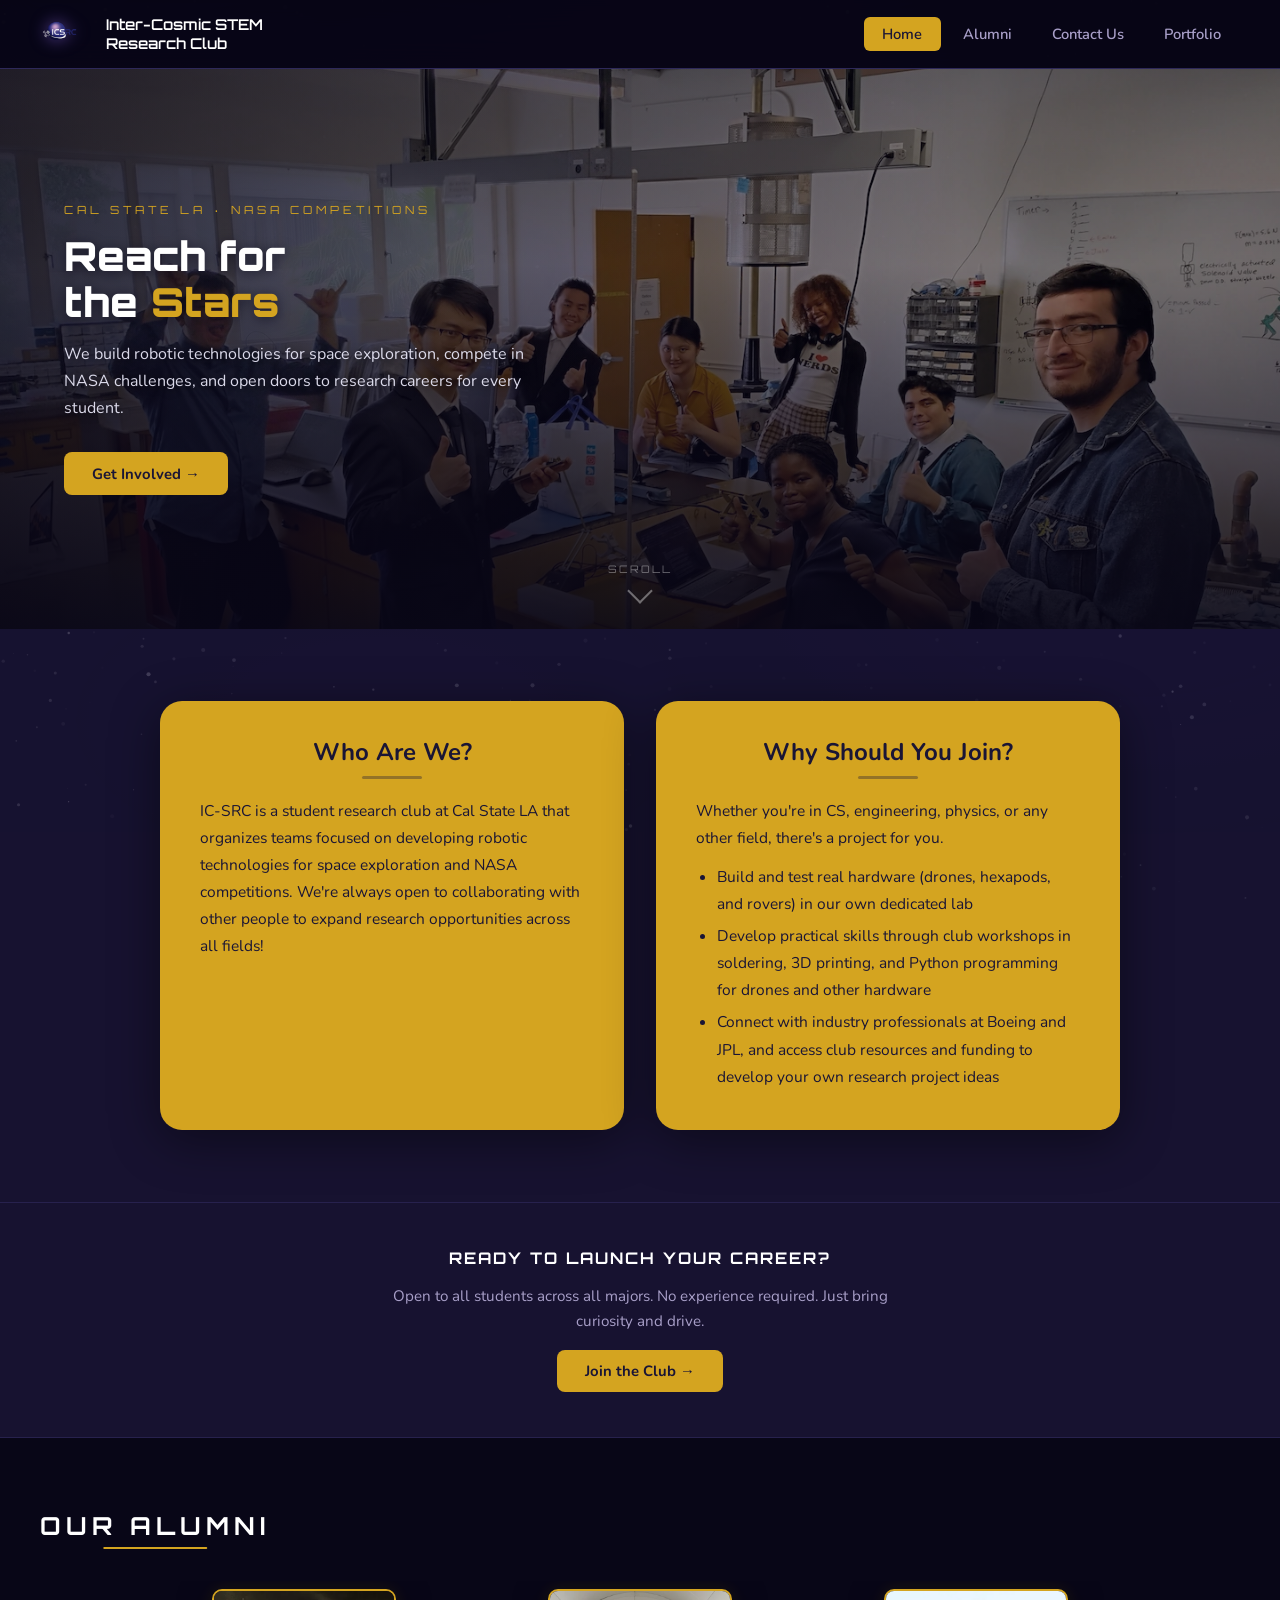
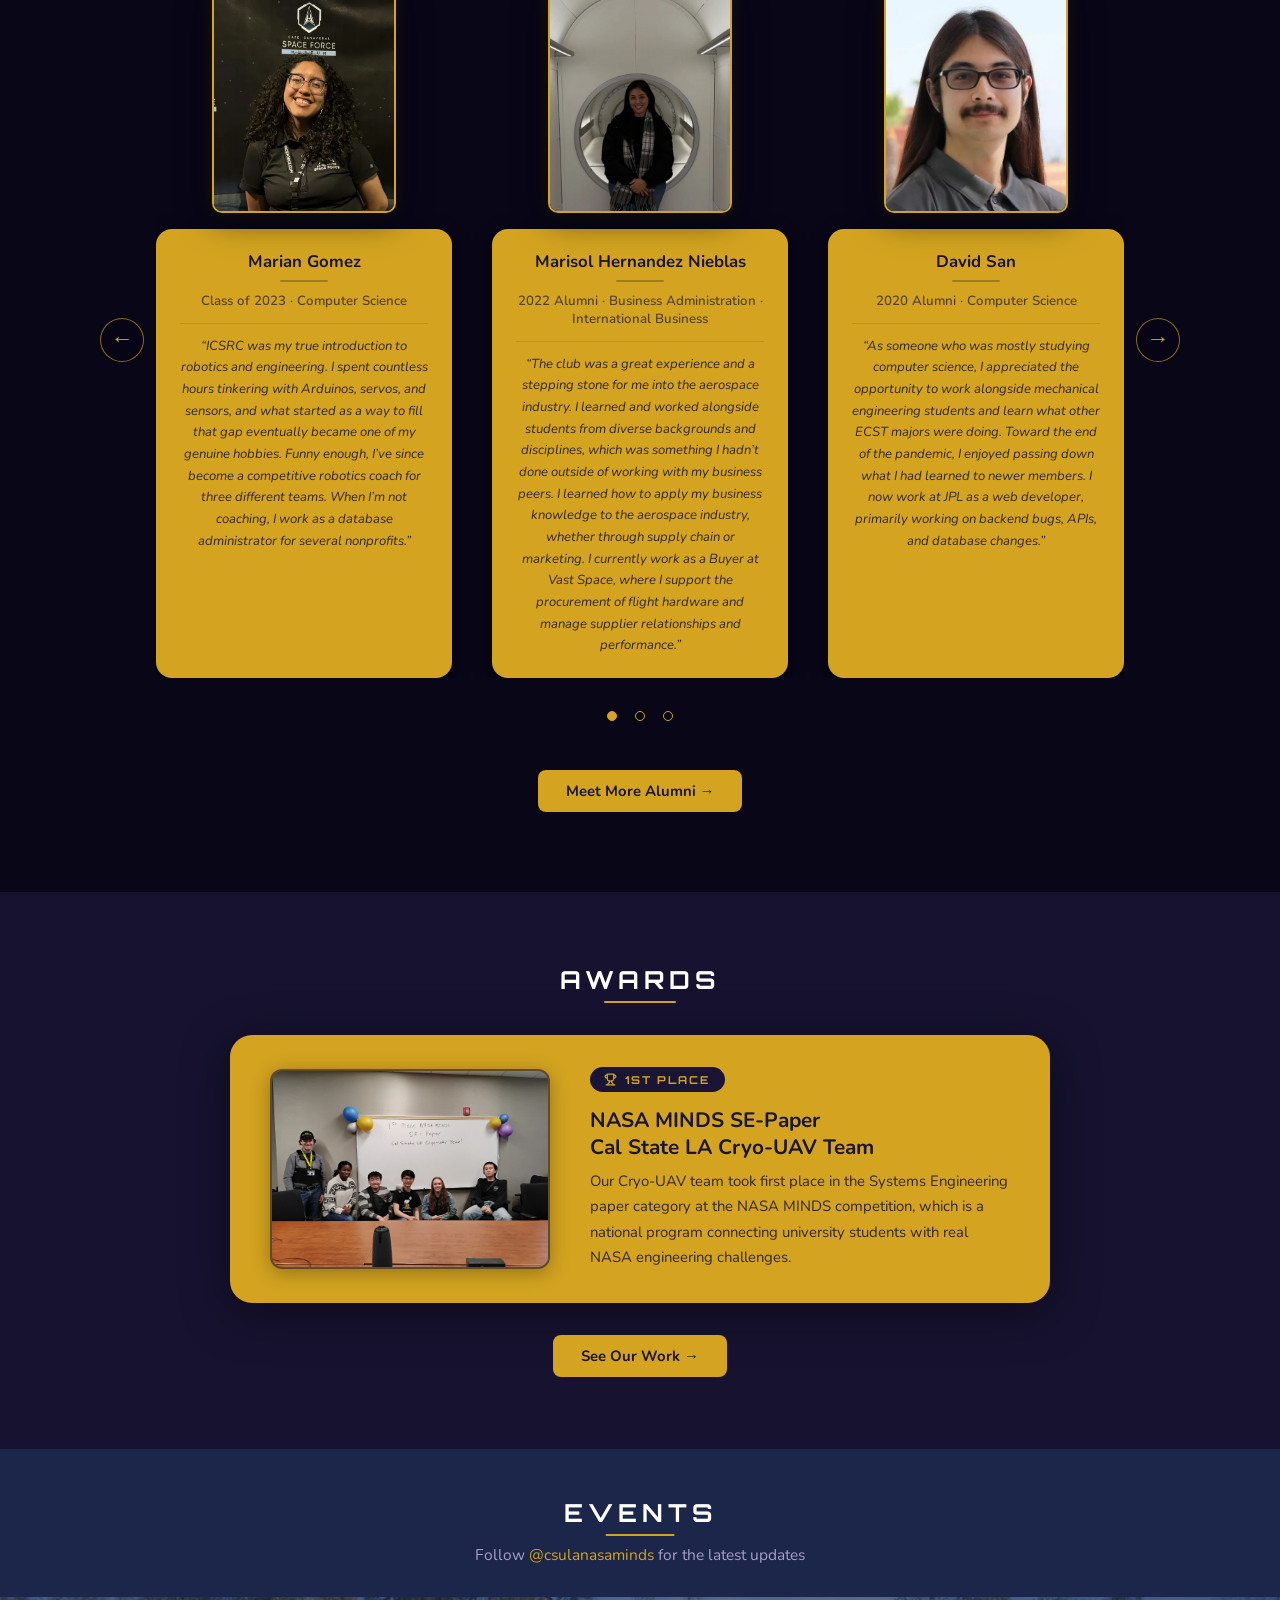
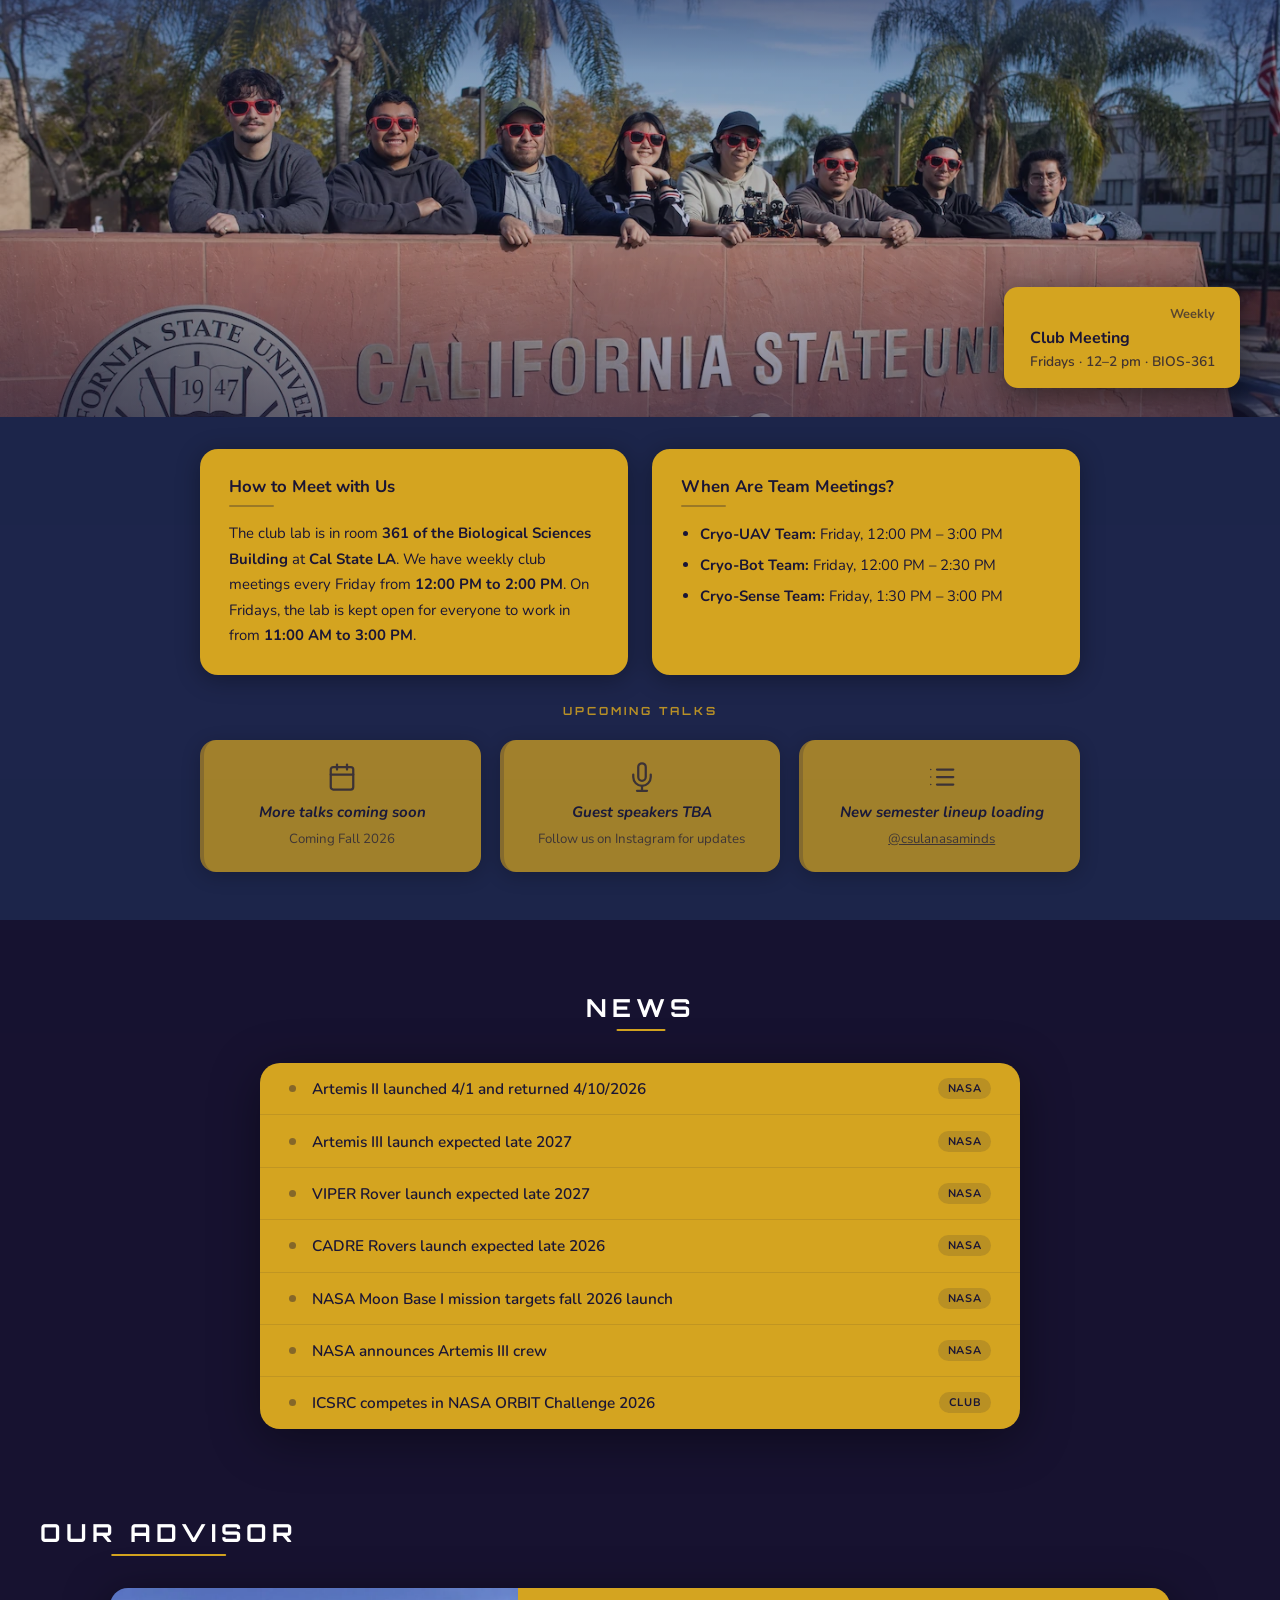
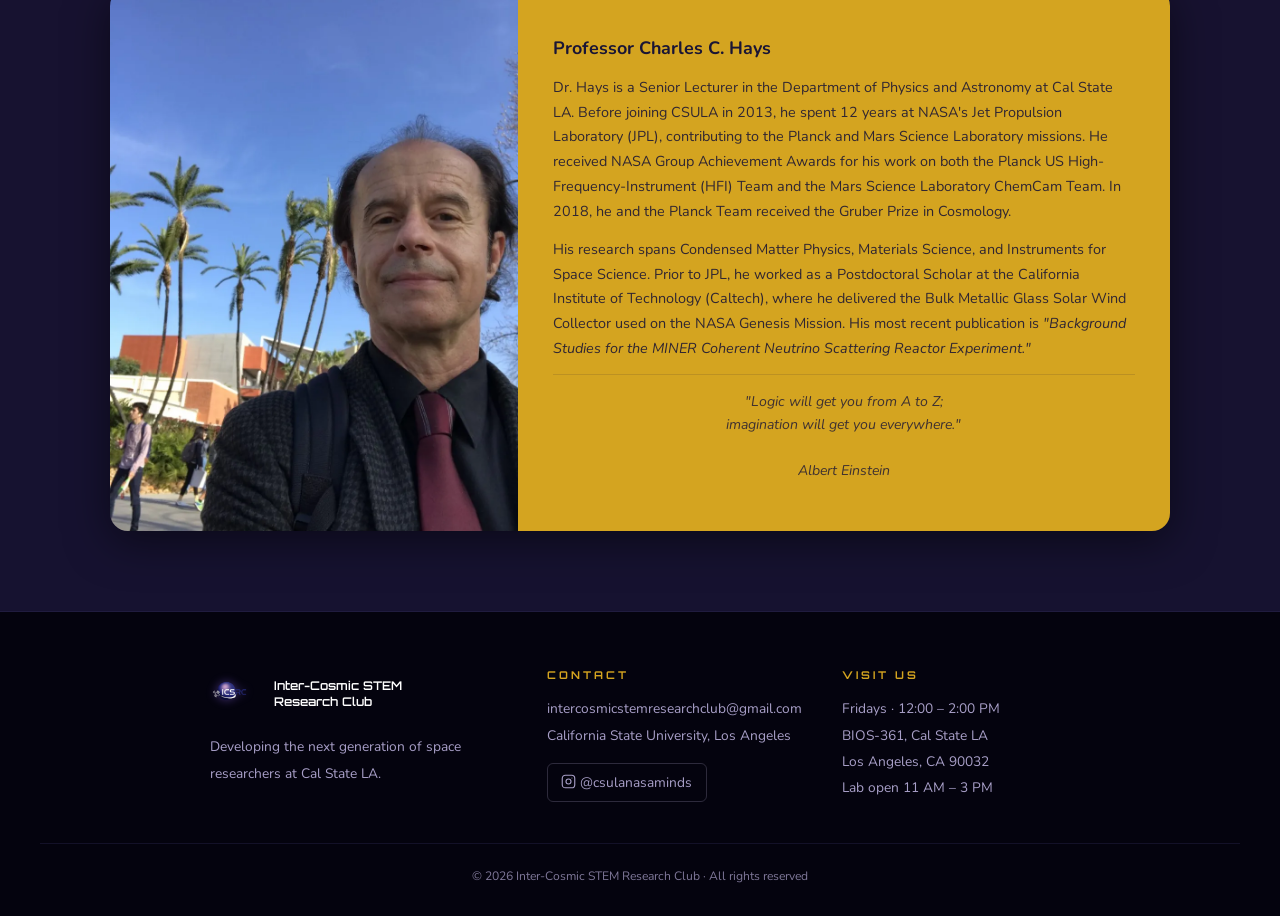
==== commit 43b1c80f: "fix(home,alumni): refine Marian and Marisol profiles - Marian Gomez: simplify the academic label to " ====
--- a/index.html
+++ b/index.html
@@ -568,6 +568,7 @@
 a.alumni-card { text-decoration: none; color: inherit; }
 .alumni-photo-wrap { width: 184px; height: 224px; border-radius: 10px; overflow: hidden; border: 2.5px solid var(--gold); box-shadow: 0 8px 32px rgba(0,0,0,0.55), 0 0 18px rgba(212,164,32,0.12); flex-shrink: 0; }
 .alumni-photo-wrap img { width: 100%; height: 100%; object-fit: cover; object-position: center 15%; display: block; }
+.alumni-photo-wrap img.alumni-photo-marisol { object-position: center 30%; transform: translateX(2%) scale(1.07); }
 .alumni-info { background: var(--gold); border-radius: 16px; padding: 1.3rem 1.5rem; color: #1a1535; width: 100%; text-align: center; box-shadow: 0 4px 20px rgba(0,0,0,0.28); }
 .alumni-info h3 { font-size: 1.05rem; font-weight: 700; margin-bottom: 0.15rem; }
 .alumni-divider { width: 48px; height: 2px; background: rgba(26,21,53,0.28); margin: 0.45rem auto 0.65rem; border-radius: 1px; }
@@ -942,8 +943,8 @@
         <a class="alumni-card" href="https://www.linkedin.com/in/ziyizou6402895/" target="_blank" rel="noopener"><div class="alumni-photo-wrap"><img src="images/alumni-ziyi-zou.webp" loading="lazy" decoding="async" alt="Portrait of Ziyi Zou"></div><div class="alumni-info"><h3>Ziyi Zou</h3><div class="alumni-divider"></div><div class="alumni-meta">2022 Alumni &middot; Biochemistry &middot; Computer Science minor</div><div class="alumni-quote">&ldquo;These projects gave me firsthand experience with the practical aspects of working in a multidisciplinary team that weren’t taught in my classes. I am now a medical student conducting research at the intersection of medicine and technology, and the experience I gained through these projects and from the mentorship of Dr. Hays put me in a position to contribute to research early in medical school.&rdquo;</div></div></a>
         <a class="alumni-card" href="https://www.linkedin.com/in/hchen63/" target="_blank" rel="noopener"><div class="alumni-photo-wrap"><img src="images/alumni-hua-chen.webp" loading="lazy" decoding="async" alt="Portrait of Hua Chen"></div><div class="alumni-info"><h3>Hua Chen</h3><div class="alumni-divider"></div><div class="alumni-meta">2021 Alumni &middot; Computer Science</div><div class="alumni-quote">&ldquo;The club was one of the few opportunities I had to apply classroom knowledge to a real-life application. After NASA Minds, I started working for Vandenberg Space Force Base, building systems to support space launch efforts.&rdquo;</div></div></a>
         <a class="alumni-card" href="https://www.linkedin.com/in/j-cruz-447729225" target="_blank" rel="noopener"><div class="alumni-photo-wrap"><img src="images/alumni-jesus-cruz.jpg" loading="lazy" decoding="async" alt="Portrait of Jesus Cruz"></div><div class="alumni-info"><h3>Jesus Cruz</h3><div class="alumni-divider"></div><div class="alumni-meta">2023 Alumni &middot; Computer Science</div><div class="alumni-quote">&ldquo;I have always been drawn to software engineering projects that interact directly with the physical world as they impose many limitations that then force us as engineers to overcome through our ingenuity. ICSRC provided many of these scenarios and gave me many invaluable lessons that still inform the way I approach my work. I now work as a systems software engineer for NVIDIA in their autonomous vehicles division and am very grateful for the many lessons I learned in my time with ICSRC.&rdquo;</div></div></a>
-        <a class="alumni-card" href="https://www.linkedin.com/in/marian-gomez-cs" target="_blank" rel="noopener"><div class="alumni-photo-wrap"><img src="images/alumni-marian-gomez.webp" loading="lazy" decoding="async" alt="Portrait of Marian Gomez"></div><div class="alumni-info"><h3>Marian Gomez</h3><div class="alumni-divider"></div><div class="alumni-meta">Class of 2023 &middot; Bachelor&rsquo;s in Computer Science</div><div class="alumni-quote">&ldquo;ICSRC was my true introduction to robotics and engineering. I spent countless hours tinkering with Arduinos, servos, and sensors, and what started as a way to fill that gap eventually became one of my genuine hobbies. Funny enough, I&rsquo;ve since become a competitive robotics coach for three different teams. When I&rsquo;m not coaching, I work as a database administrator for several nonprofits.&rdquo;</div></div></a>
-        <a class="alumni-card" href="https://www.linkedin.com/in/marisolhn/" target="_blank" rel="noopener"><div class="alumni-photo-wrap"><img src="images/alumni-marisol-hernandez-nieblas.webp" loading="lazy" decoding="async" alt="Portrait of Marisol Hernandez Nieblas"></div><div class="alumni-info"><h3>Marisol Hernandez Nieblas</h3><div class="alumni-divider"></div><div class="alumni-meta">2022 Alumni &middot; Business Administration &middot; International Business</div><div class="alumni-quote">&ldquo;The club was a great experience and a stepping stone for me into the aerospace industry. I learned and worked alongside students from diverse backgrounds and disciplines, which was something I hadn&rsquo;t done outside of working with my business peers. I learned how to apply my business knowledge&mdash;from supply chain to marketing&mdash;to the aerospace industry. I currently work as a Buyer at Vast Space, where I support the procurement of flight hardware and manage supplier relationships and performance.&rdquo;</div></div></a>
+        <a class="alumni-card" href="https://www.linkedin.com/in/marian-gomez-cs" target="_blank" rel="noopener"><div class="alumni-photo-wrap"><img src="images/alumni-marian-gomez.webp" loading="lazy" decoding="async" alt="Portrait of Marian Gomez"></div><div class="alumni-info"><h3>Marian Gomez</h3><div class="alumni-divider"></div><div class="alumni-meta">Class of 2023 &middot; Computer Science</div><div class="alumni-quote">&ldquo;ICSRC was my true introduction to robotics and engineering. I spent countless hours tinkering with Arduinos, servos, and sensors, and what started as a way to fill that gap eventually became one of my genuine hobbies. Funny enough, I&rsquo;ve since become a competitive robotics coach for three different teams. When I&rsquo;m not coaching, I work as a database administrator for several nonprofits.&rdquo;</div></div></a>
+        <a class="alumni-card" href="https://www.linkedin.com/in/marisolhn/" target="_blank" rel="noopener"><div class="alumni-photo-wrap"><img class="alumni-photo-marisol" src="images/alumni-marisol-hernandez-nieblas.webp" loading="lazy" decoding="async" alt="Portrait of Marisol Hernandez Nieblas"></div><div class="alumni-info"><h3>Marisol Hernandez Nieblas</h3><div class="alumni-divider"></div><div class="alumni-meta">2022 Alumni &middot; Business Administration &middot; International Business</div><div class="alumni-quote">&ldquo;The club was a great experience and a stepping stone for me into the aerospace industry. I learned and worked alongside students from diverse backgrounds and disciplines, which was something I hadn&rsquo;t done outside of working with my business peers. I learned how to apply my business knowledge to the aerospace industry, whether through supply chain or marketing. I currently work as a Buyer at Vast Space, where I support the procurement of flight hardware and manage supplier relationships and performance.&rdquo;</div></div></a>
       </div></div>
       <div class="alumni-carousel-controls"><button class="alumni-carousel-button alumni-previous" type="button" aria-label="Show previous alumni">&larr;</button><div class="alumni-carousel-dots" aria-label="Alumni carousel pages"></div><button class="alumni-carousel-button alumni-next" type="button" aria-label="Show next alumni">&rarr;</button></div>
     </div>
